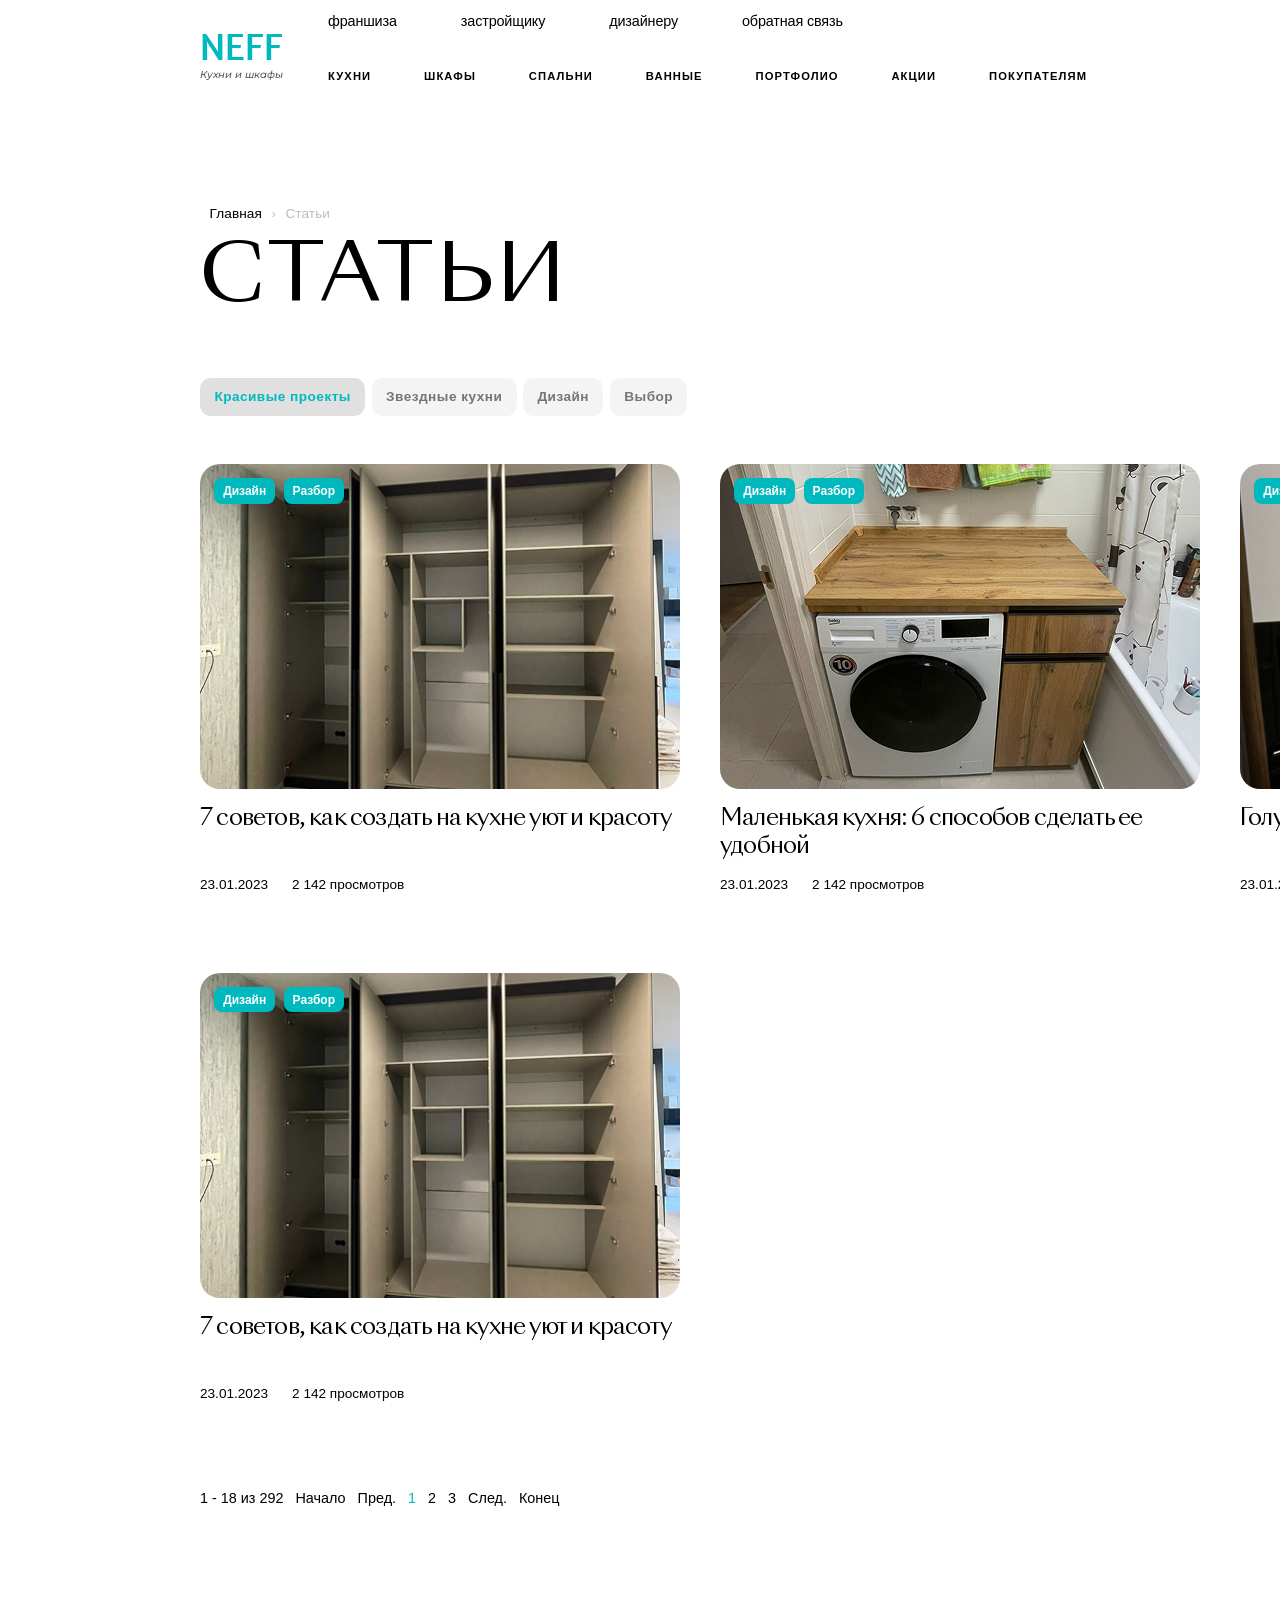
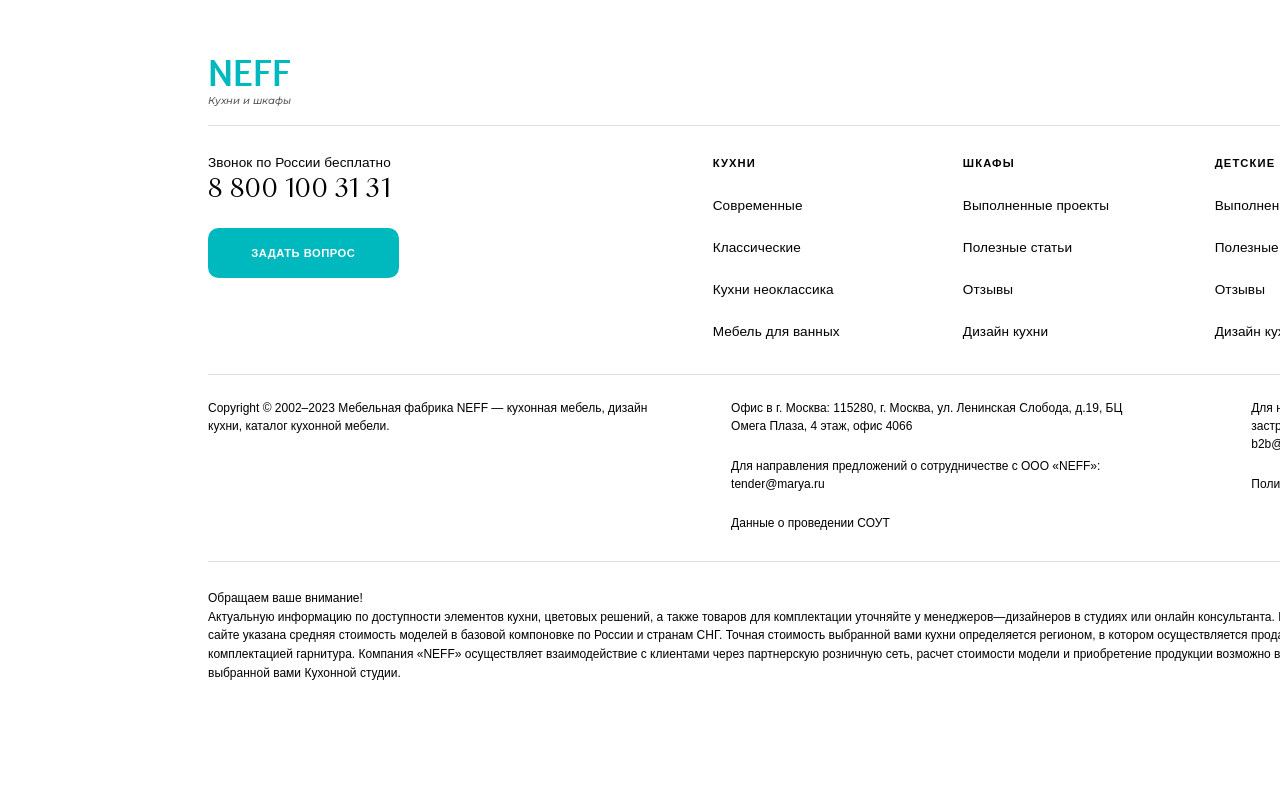
==== articles.html @ fab287e9 "feat: add tablet layouts for pages" ====
<!DOCTYPE html>
<html lang="ru">
<head>
    <meta charset="UTF-8">
    <meta name="viewport" content="width=device-width, initial-scale=1.0">
    <title>NEFF - Статьи</title>
    <link rel="preconnect" href="https://fonts.googleapis.com">
    <link rel="preconnect" href="https://fonts.gstatic.com" crossorigin>
    <link href="https://fonts.googleapis.com/css2?family=Amaranth&family=Montserrat:ital,wght@1,500&display=swap" rel="stylesheet">
    <link rel="stylesheet" href="styles.css">  
    <link rel="stylesheet" href="mobile.css">
    <link rel="stylesheet" href="animations.css">
    <link rel="stylesheet" href="articles.css">
    <link rel="stylesheet" href="articles-mobile.css">
    <link rel="stylesheet" href="articles-tablet.css">
</head>
<body>
    <div id="preloader">
        <div class="preloader-content">
            <div class="font-logo-neff">NEFF</div>
            <div class="preloader-line"></div>
        </div>
    </div>
    <header class="header">
        <div class="container header__container">
            <div class="header__logo">
                <a href="index.html" style="text-decoration: none;">
                    <div class="font-logo-neff">NEFF</div>
                    <div class="font-logo-subtitle">Кухни и шкафы</div>
                </a>
            </div>

            <nav class="header__nav desktop-only">
                <div class="header__nav-top">
                    <a href="#" class="font-nav-top">франшиза</a>
                    <a href="#" class="font-nav-top">застройщику</a>
                    <a href="#" class="font-nav-top">дизайнеру</a>
                    <a href="#" class="font-nav-top">обратная связь</a>
                </div>
                <div class="header__nav-bottom">
                    <a href="catalog.html" class="font-nav-bottom">кухни</a>
                    <a href="#" class="font-nav-bottom">шкафы</a>
                    <a href="#" class="font-nav-bottom">спальни</a>
                    <a href="#" class="font-nav-bottom">ванные</a>
                    <a href="portfolio.html" class="font-nav-bottom">портфолио</a>
                    <a href="promos.html" class="font-nav-bottom">акции</a>
                    <a href="#" class="font-nav-bottom">покупателям</a>
                </div>
            </nav>

            <div class="header__contacts desktop-only">
                <a href="tel:88001003131" class="font-phone">8 800 100 31 31</a>
                <button class="btn-order">ЗАКАЗАТЬ ПРОЕКТ</button>
            </div>

            <div class="burger-menu" id="burger-btn">
                <span></span><span></span><span></span>
            </div>
        </div>
        <div class="dropdown-menu" id="dropdown-menu">...</div>
    </header>

    <main class="articles-page">
        <div class="container">
            <nav class="breadcrumbs">
                <a href="index.html" class="secondary-section-subtitle">Главная</a>
                <span class="secondary-section-subtitle divider">›</span>
                <span class="secondary-section-subtitle current">Статьи</span>
            </nav>

            <h1 class="font-heading-huge articles-page__title">Статьи</h1>

            <nav class="articles-page__tabs" aria-label="Категории статей">
                <a href="#" class="article-tab active">Красивые проекты</a>
                <a href="#" class="article-tab">Звездные кухни</a>
                <a href="#" class="article-tab">Дизайн</a>
                <a href="#" class="article-tab">Выбор</a>
            </nav>

            <section class="articles-page__grid" aria-label="Список статей">
                <article class="article-page-card">
                    <div class="article-page-card__image">
                        <img src="./Assets/img/article-1.png" alt="Кухонный интерьер">
                        <div class="article-page-card__badges">
                            <span>Дизайн</span>
                            <span>Разбор</span>
                        </div>
                    </div>
                    <h2 class="font-card-title">7 советов, как создать на кухне уют и красоту</h2>
                    <div class="article-page-card__meta">
                        <span>23.01.2023</span>
                        <span>2 142 просмотров</span>
                    </div>
                </article>

                <article class="article-page-card">
                    <div class="article-page-card__image">
                        <img src="./Assets/img/article-2.png" alt="Маленькая кухня">
                        <div class="article-page-card__badges">
                            <span>Дизайн</span>
                            <span>Разбор</span>
                        </div>
                    </div>
                    <h2 class="font-card-title">Маленькая кухня: 6 способов сделать ее удобной</h2>
                    <div class="article-page-card__meta">
                        <span>23.01.2023</span>
                        <span>2 142 просмотров</span>
                    </div>
                </article>

                <article class="article-page-card">
                    <div class="article-page-card__image">
                        <img src="./Assets/img/article-3.png" alt="Голубая кухня">
                        <div class="article-page-card__badges">
                            <span>Дизайн</span>
                            <span>Разбор</span>
                        </div>
                    </div>
                    <h2 class="font-card-title">Голубые кухни: дизайн, фото в интерьере</h2>
                    <div class="article-page-card__meta">
                        <span>23.01.2023</span>
                        <span>2 142 просмотров</span>
                    </div>
                </article>

                <article class="article-page-card">
                    <div class="article-page-card__image">
                        <img src="./Assets/img/article-1.png" alt="Кухонный интерьер">
                        <div class="article-page-card__badges">
                            <span>Дизайн</span>
                            <span>Разбор</span>
                        </div>
                    </div>
                    <h2 class="font-card-title">7 советов, как создать на кухне уют и красоту</h2>
                    <div class="article-page-card__meta">
                        <span>23.01.2023</span>
                        <span>2 142 просмотров</span>
                    </div>
                </article>
            </section>

            <nav class="articles-page__pagination" aria-label="Пагинация статей">
                <span>1 - 18 из 292</span>
                <a href="#">Начало</a>
                <a href="#">Пред.</a>
                <a href="#" class="active">1</a>
                <a href="#">2</a>
                <a href="#">3</a>
                <a href="#">След.</a>
                <a href="#">Конец</a>
            </nav>
        </div>
    </main>

    <footer class="footer">
        <div class="container">
            
            <div class="footer__row footer__top">
                <div class="header__logo">
                    <div class="font-logo-neff">NEFF</div>
                    <div class="font-logo-subtitle">Кухни и шкафы</div>
                </div>
                <div class="footer__socials">
                    <a href="#" class="social-link"><img src="./Assets/icons/instagram.png" alt="Inst"></a>
                    <a href="#" class="social-link"><img src="./Assets/icons/vk.png" alt="VK"></a>
                </div>
            </div>

            <div class="footer__row footer__nav" style="margin-bottom: 1rem;">
                <div class="footer__nav-contacts">
                    <p class="secondary-section-subtitle">Звонок по России бесплатно</p>
                    <p href="tel:88001003131" class="font-portfolio-desc" style="letter-spacing: 0.03rem; margin-bottom: 1.1rem;">8 800 100 31 31</p>
                    <button class="btn-order footer-btn">ЗАДАТЬ ВОПРОС</button>
                </div>

                <div class="footer__nav-cols">
                    <div class="footer__col" style="margin-right: 7.7rem;">
                        <h4 class="font-nav-bottom">КУХНИ</h4>
                        <a href="#" class="secondary-section-subtitle">Современные</a>
                        <a href="#" class="secondary-section-subtitle">Классические</a>
                        <a href="#" class="secondary-section-subtitle">Кухни неоклассика</a>
                        <a href="#" class="secondary-section-subtitle">Мебель для ванных</a>
                    </div>
                    <div class="footer__col" style="margin-right: 6.6rem; margin-bottom: 0.8rem;">
                        <h4 class="font-nav-bottom">ШКАФЫ</h4>
                        <a href="#" class="secondary-section-subtitle">Выполненные проекты</a>
                        <a href="#" class="secondary-section-subtitle">Полезные статьи</a>
                        <a href="#" class="secondary-section-subtitle">Отзывы</a>
                        <a href="#" class="secondary-section-subtitle">Дизайн кухни</a>
                    </div>
                    <div class="footer__col" style="margin-right: 6.5rem;">
                        <h4 class="font-nav-bottom">ДЕТСКИЕ</h4>
                        <a href="#" class="secondary-section-subtitle">Выполненные проекты</a>
                        <a href="#" class="secondary-section-subtitle">Полезные статьи</a>
                        <a href="#" class="secondary-section-subtitle">Отзывы</a>
                        <a href="#" class="secondary-section-subtitle">Дизайн кухни</a>
                    </div>
                    <div class="footer__col" style="margin-right: 7.3rem;">
                        <h4 class="font-nav-bottom">СПАЛЬНИ</h4>
                        <a href="#" class="secondary-section-subtitle">Выполненные проекты</a>
                        <a href="#" class="secondary-section-subtitle">Полезные статьи</a>
                        <a href="#" class="secondary-section-subtitle">Отзывы</a>
                        <a href="#" class="secondary-section-subtitle">Дизайн кухни</a>
                    </div>
                </div>
            </div>

            <div class="footer__row footer__info">
                <div class="footer__info-left">
                    <p class="secondary-section-subtitle" style="font-size: 0.75rem; letter-spacing: 0rem;">
                        Copyright © 2002–2023 Мебельная фабрика NEFF — кухонная мебель, дизайн кухни, каталог кухонной мебели.
                    </p>
                </div>
                <div class="footer__info-middle">
                    <p class="secondary-section-subtitle" style="font-size: 0.75rem; letter-spacing: 0rem;">Офис в г. Москва: 115280, г. Москва, ул. Ленинская Слобода, д.19, БЦ Омега Плаза, 4 этаж, офис 4066</p>
                    <p class="secondary-section-subtitle" style="font-size: 0.75rem; letter-spacing: 0rem;">Для направления предложений о сотрудничестве с ООО «NEFF»: <br> tender@marya.ru</p>
                    <p class="secondary-section-subtitle" style="font-size: 0.75rem; letter-spacing: 0rem;">Данные о проведении СОУТ</p>
                </div>
                <div class="footer__info-right">
                    <p class="secondary-section-subtitle" style="width: 27rem; font-size: 0.75rem; letter-spacing: 0rem;">Для направления запросов на изготовление мебели (юридические лица, застройщики): <br> b2b@marya.com</p>
                    <p class="secondary-section-subtitle" style="font-size: 0.75rem;">Политика конфиденциальности</p>
                </div>
            </div>

            <div class="footer__row footer__warning">
                <p class="secondary-section-subtitle"style="font-size: 0.75rem; letter-spacing: 0rem; line-height: 1.55">
                    Обращаем ваше внимание! <br>
                    Актуальную информацию по доступности элементов кухни, цветовых решений, а также товаров для комплектации уточняйте у менеджеров—дизайнеров в студиях или онлайн консультанта. На сайте указана средняя стоимость моделей в базовой компоновке по России и странам СНГ. Точная стоимость выбранной вами кухни определяется регионом, в котором осуществляется продажа, и комплектацией гарнитура. Компания «NEFF» осуществляет взаимодействие с клиентами через партнерскую розничную сеть, расчет стоимости модели и приобретение продукции возможно в любой выбранной вами Кухонной студии.
                </p>
            </div>

        </div>
    </footer>


    <script src="i18n.js"></script> 
    <script src="animations.js"></script>
    
</body>
</html>
---- styles.css ----
@font-face {
    font-family: 'SangBleu Sunrise';
    src: url('./fonts/sangbleu-sunrise.ttf') format('truetype'); 
    font-weight: 400;
    font-style: normal;
}

html {
    font-size: 16px; 
}

* {
    margin: 0;
    padding: 0;
    box-sizing: border-box;
}

body {
    background: var(--bg-color);
    min-width: 1920px; 
}


.font-logo-neff {
    font-family: 'Amaranth', sans-serif;
    font-size: 2.4rem;
    font-weight: 400;
    line-height: normal;
    text-transform: uppercase;
    color: #00B9BE;
}

.font-logo-subtitle {
    font-family: 'Montserrat', sans-serif;
    font-size: 0.6rem;
    font-weight: 500;
    font-style: italic;
    line-height: normal;
    color: #585858;
}

.font-nav-top {
    font-family: "Segoe UI", sans-serif;
    font-size: 0.9rem;
    font-weight: 400;
    line-height: 1rem;
    letter-spacing: -0.009rem;
    color: var(--secondary-text);
    text-decoration: none;
}

.font-nav-bottom {
    font-family: "Segoe UI", sans-serif;
    font-size: 0.7rem;
    font-weight: 600;
    line-height: 1.3rem;
    letter-spacing: 0.07rem;
    text-transform: uppercase;
    color: var(--text-color);
    text-decoration: none;
}

.font-phone {
    font-family: "Segoe UI", sans-serif;
    font-size: 0.9rem;
    font-weight: 700;
    line-height: 1rem;
    letter-spacing: -0.02rem;
    color: var(--text-color);
    text-decoration: none;
}

.section-title {
    font-family: "SangBleu Sunrise";
    font-size: 3.6rem;
    letter-spacing: -0.08rem;
    font-style: normal;
    font-weight: 400;
    line-height: 3.7rem;
}

.section-subtitle {
    font-family: "Segoe UI", sans-serif;
    font-size: 0.85rem;
    font-weight: 400;
    line-height: 1.2;
    letter-spacing: 0.017rem;
    color: #828282;
}

.secondary-section-subtitle {
    font-family: "Segoe UI", sans-serif;
    font-size: 0.85rem;
    font-weight: 400;
    line-height: 1.5;
    letter-spacing: 0.005rem;
    color: var(--secondary-text);
}

.font-heading-secondary {
    font-family: "SangBleu Sunrise", serif;
    font-size: 2.9rem;
    font-weight: 400;
    line-height: 1;
    letter-spacing: 0.09rem;
}

.font-heading-normal {
    font-family: "SangBleu Sunrise", serif;
    font-size: 3.6rem;
    color: var(--text-color);
    font-weight: 400;
    line-height: 1.1;
    letter-spacing: -0.05rem;
}

.font-heading-huge {
    font-family: "SangBleu Sunrise", serif;
    font-size: 5rem;
    font-weight: 400;
    line-height: 1;
    text-transform: uppercase;
    letter-spacing: 0.2rem;
}

.font-card-title {
    font-family: "SangBleu Sunrise", serif;
    font-size: 1.4rem;
    letter-spacing: -0.05rem;
    color: var(--text-color);
    font-weight: 400;
}

.font-card-price {
    font-family: "Segoe UI", sans-serif;
    font-size: 1.1rem;
    color: #4F4F4F;
    font-weight: 600;
}

.font-tab {
    font-family: "Segoe UI", sans-serif;
    font-size: 0.75rem;
    font-weight: 700;
    text-transform: uppercase;
    color: #333333;
    text-decoration: none;
    transition: 0.3s;
}

.font-tab:hover, .font-tab.active {
    color: #00B9BE;
}

.font-portfolio-desc {
    font-family: "SangBleu Sunrise", serif;
    font-size: 1.5rem;
    color: var(--text-color);
    font-weight: 400;
    line-height: 1.4;
    letter-spacing: 0.04rem;
}

.font-link-blue {
    font-family: "Segoe UI", sans-serif;
    font-size: 0.75rem;
    font-weight: 700;
    color: #00B9BE;
    text-decoration: none;
    text-transform: uppercase;
    letter-spacing: 0.05rem;
    transition: 0.3s;
}

.font-link-blue:hover {
    color: #008f93;
}

.font-heading-huge, .section-title, .font-heading-secondary {
    color: var(--text-color);
}




.container {
    max-width: 1520px; 
    margin: 0 auto;
    width: 100%;
    padding: 0;
}


.header {
    position: relative;
    width: 100%;
    background: var(--bg-color);
}

.header__container {
    display: flex;
    width: 100%;
}

.header__logo {
    padding: 1.4rem 0;
    display: flex;
    flex-direction: column;
    min-width: 8rem;
}

.header__nav {
    display: flex;
    flex-direction: column;
    gap: 2.3rem;
    padding: 0.8rem 0 0 0;
}

.header__nav-top {
    display: flex;
    gap: 4rem;
}

.header__nav-bottom {
    display: flex;
    gap: 3.3rem;
}

.header__contacts {
    padding-top: 0.8rem;
    display: flex;
    flex-direction: column;
    align-items: flex-end;
    gap: 1.5rem;
    margin-left: auto;
}

.btn-order {
    white-space: nowrap;
    display: inline-flex;
    padding: 0.9rem 1.25rem;
    min-width: 9.625rem;
    justify-content: center;
    align-items: center;
    border-radius: 0.66rem;
    background: #00B9BE;
    border: none;
    cursor: pointer;
    color: #FFFFFF;
    font-family: "Segoe UI", sans-serif;
    font-size: 0.75rem;
    font-weight: 600;
    letter-spacing: 0.03125rem;
    text-transform: uppercase;
    transition: 0.3s;
}

.btn-order:hover {
    background: #009ea2;
}


.dropdown-menu {
    position: absolute;
    top: 100%;
    left: 0;
    width: 100%;
    background: var(--bg-color);
    box-shadow: 0px 20px 40px rgba(0, 0, 0, 0.05);
    display: none;
    overflow: hidden;
    border-top: 1px solid #E0E0E0;
    z-index: 9999;
}

.dropdown-menu.is-active {
    display: block;
    animation: slideDown 0.4s cubic-bezier(0.4, 0, 0.2, 1);
}

.dropdown__container {
    display: flex;
    padding: 3rem 0;
    align-items: flex-start;
}

.dropdown__col {
    display: flex;
    flex-direction: column;
}

.dropdown__col--left {
    margin-right: 11.2rem;
    padding-top: 0.5rem;
}

.dropdown__col--middle {
    padding-top: 0.3rem;
    margin-right: 7.5rem;
}

.dropdown__col--right {
    padding-top: 1.3rem;
    padding-left: 19rem;
}

.dropdown__divider {
    width: 1px;
    margin-right: 1.9rem;
    background-color: #E0E0E0;
    align-self: stretch;
}

.dropdown__link-large {
    font-family: "SangBleu Sunrise", serif;
    font-size: 1.6rem;
    color: #0F0F0F;
    text-decoration: none;
    transition: color 0.3s;
    margin-bottom: 0.9rem;
    letter-spacing: -0.02rem;
}

.dropdown__link-large:hover {
    color: #00B9BE;
}

.dropdown__link-small {
    font-family: "Segoe UI", sans-serif;
    font-size: 0.9rem;
    font-weight: 400;
    color: #4F4F4F;
    text-decoration: none;
    margin-bottom: 1.25rem;
    transition: color 0.3s;
}

.dropdown__link-small:hover {
    color: #00B9BE;
}

.dropdown__promo-img {
    width: 100%;
    max-width: 450px;
    border-radius: 20px;
    margin-bottom: 25px;
    display: block;
}

.dropdown__promo-title {
    font-family: "SangBleu Sunrise", serif;
    font-size: 1.5rem;
    letter-spacing: 0.03rem;
    font-weight: 400;
    background: var(--bg-color);
    margin-bottom: 0.6rem;
}

.dropdown__promo-subtitle {
    font-family: "Segoe UI", sans-serif;
    font-size: 0.85rem;
    letter-spacing: -0.03rem;
    color: #828282;
}




.font-nav-bottom:hover {
    color: #00B9BE;
}

.font-nav-top:hover {
    color: #00B9BE;
}

.promo__description {
    width: 45.4rem;
    border-top: 1px solid #E0E0E0; 
    border-bottom: 1px solid #E0E0E0; 
    padding: 1.5rem 0 1.6rem 0;
    margin-left: -2.8rem;
}

.promo__footer-text {
    text-align: left;
    color: #828282;
    padding-left: 10.1rem;
}

.promo {
    width: 100%;
    background: var(--bg-color);
    padding-top: 4.8rem;
}
 
.promo__container {
    display: flex;
    gap: 2.7rem;
}

.promo__content {
    flex: 1;
    display: flex;
    flex-direction: column;
    align-items: flex-start; 
    text-align: center;
    padding-left: 3.5rem;
}

.promo__action {
    margin-top: 10.3rem; 
    margin-bottom: 6.1rem; 
    padding-left: 17.5rem;
    display: flex;
    justify-content: flex-start;
}

.promo__slider {
    flex: 1.5;
    margin-top: -1.4rem;
}

.slider-container {
    position: relative;
    width: 100%;
    overflow: hidden;
    border-radius: 1.25rem;
}

.slide img {
    width: 100%;
    display: block;
    object-fit: cover;
}

.slider-prev, .slider-next {
    position: absolute;
    top: 50%;
    transform: translateY(-50%);
    background: white;
    border: none;
    width: 4.2rem; 
    height: 4.2rem;
    border-radius: 50%;
    display: flex;
    justify-content: center;
    align-items: center;
    cursor: pointer;
    z-index: 5;
    transition: 0.3s;
    padding: 0;
}

.slider-prev 
{ 
    left: 1.3rem; 
}

.slider-next 
{ 
    right: 1.3rem; 
}

.slider-dots {
    position: absolute;
    bottom: 1rem;
    left: 50%;
    transform: translateX(-50%);
    display: flex;
    gap: 0.5rem;
}

.dot {
    width: 8px;
    height: 8px;
    background: rgba(255,255,255,0.5);
    border-radius: 50%;
    cursor: pointer;
}

.dot.active {
    background: #00B9BE;
    width: 20px;
    border-radius: 4px;
}

.circle-btn {
    margin-top: 3rem;
    cursor: pointer;
    border: none;
    background: transparent;          
}

.circle-btn img {
    display: block;
    border: none;
}

.promo__line {
    display: none;
}






.about-section {
    width: 100%;
    background: var(--bg-color);
    padding: 5.8rem 0 0 1.2rem;
}

.about-wrapper {
    display: flex;
    justify-content: space-between;
    align-items: flex-start;
}

.about-left {
    margin-bottom: 2rem;
}

.about-right {
    padding-right: 24.5rem;
}

.about-heading {
    text-transform: none; 
    margin-bottom: 1.7rem;
}

.about-btn {
    margin-top: 3.2rem;
    padding: 1rem 2.6rem;
}







.catalog-section {
    padding: 0 221px 0 199px;
    background: var(--bg-color);
}

.catalog__header {
    height: 11rem;
    display: flex;
    justify-content: space-between;
    align-items: flex-end;
    border-bottom: 1px solid #E0E0E0;
    padding-bottom: 0.8rem;
}

.catalog__arrows {
    display: flex;
    gap: 1.2rem;
    margin-bottom: 1.4rem;
}

.circle-btn-outline {
    width: 4.2rem;
    height: 4.2rem;
    border-radius: 50%;
    border: 1px solid #E0E0E0;
    background: transparent;
    display: flex;
    justify-content: center;
    align-items: center;
    cursor: pointer;
    transition: 0.3s;
}

.circle-btn-outline:hover {
    border-color: #00B9BE;
}

.catalog__tabs-wrapper {
    padding: 1.6rem 0 2rem 0;
}

.catalog__tabs {
    display: flex;
    gap: 1.15rem;
}
.catalog__grid {
    display: grid;
    grid-template-columns: repeat(4, 1fr);
    gap: 1.3rem;
}

.catalog-card {
    display: flex;
    flex-direction: column;
}

.catalog-card__img {
    width: 100%;
    aspect-ratio: 4 / 3.6;
    object-fit: cover;
    border-radius: 1rem;
    margin-bottom: 0.4rem;
}

.catalog-card__info {
    padding-bottom: 0.8rem;
    border-bottom: 1px solid #E0E0E0;
    display: flex;
    flex-direction: column;
    gap: 1.3rem;
}

.catalog__action {
    display: flex;
    justify-content: center;
    margin-top: 3.3rem;
}

.btn-outline-cyan {
    background: transparent;
    border: 1px solid #00B9BE;
    color: #00B9BE;
    padding: 1rem 9.5rem;
    border-radius: 0.65625rem;
    font-family: "Segoe UI", sans-serif;
    font-size: 0.75rem;
    font-weight: 700;
    letter-spacing: 0.05rem;
    text-transform: uppercase;
    cursor: pointer;
    transition: 0.3s;
}

.btn-outline-cyan:hover {
    background: #00B9BE;
    color: #FFFFFF;
}







.portfolio-section {
    padding: 6.4rem 0 0 0;
    background: var(--bg-color);
}

.portfolio__header-line {
    border-bottom: 1px solid #E0E0E0;
    padding-bottom: 0.9rem;
    margin-bottom: 1.8rem;
}

.portfolio__tabs-line {
    border-bottom: 1px solid #E0E0E0;
    padding-bottom: 1.9rem;
}

.portfolio__tabs {
    display: flex;
    justify-content: space-between;
    align-items: center;
}

.portfolio__tabs-left {
    display: flex;
    gap: 1.7rem;
}

.like-badge {
    position: absolute;
    top: 10px;
    right: 14px;
    width: 60px;
    height: auto;
    z-index: 10;
}

.portfolio-meta-wrapper {
    padding-top: 3.4rem;
    width: 100%;
    border-top: 1px solid #E0E0E0;
    display: flex;
    flex-direction: column;
    align-items: center;
}
.meta-row { 
    display: flex; 
    align-items: center; 
    gap: 0.9rem; 
}
.meta-divider { 
    width: 1px; 
    height: 1.1rem; 
    background-color: #E0E0E0; 
}

.portfolio-item-1 {
    display: flex;
    gap: 2rem;
}
.item-1-text-wrap {
    width: 33.33%;
    display: flex;
    flex-direction: column;
    align-items: center;
    text-align: center;
    border-top: 1px solid #E0E0E0;
    border-bottom: 1px solid #E0E0E0;
    padding-top: 2.5rem;
    padding-right: 0.9rem;
}
.item-1-photo-wrap {
    width: 66.66%;
    position: relative;
    border-radius: 0.8rem;
    overflow: hidden;
}
.item-1-main-img {
    width: 100%;
    height: 100%;
    object-fit: cover;
    display: block;
}

.portfolio-item-2 {
    display: flex;
    gap: 2rem;
    margin-top: 3.2rem;
}

.item-2-text-wrap {
    width: 33.33%;
    display: flex;
    flex-direction: column;
    align-items: center;
    text-align: center;
    border-top: 1px solid #E0E0E0;
    border-bottom: 1px solid #E0E0E0;
    padding-top: 3rem;
}

.item-2-photo-left, .item-2-photo-right {
    width: 33.33%;
    position: relative;
    border-radius: 0.8rem;
    overflow: hidden;
}

.item-2-main-img {
    width: 100%;
    height: 100%;
    object-fit: cover;
    display: block;
}

.portfolio-item-3 {
    display: flex;
    gap: 2rem;
    margin-top: 3.5rem;
}

.item-3-text-wrap {
    width: 33.33%;
    display: flex;
    flex-direction: column;
    align-items: center;
    text-align: center;
    border-top: 1px solid #E0E0E0;
    border-bottom: 1px solid #E0E0E0;
    padding-top: 3rem;
}

.item-3-photo-wrap {
    width: 66.66%;
    position: relative;
    border-radius: 0.8rem;
    overflow: hidden;
}

.item-3-main-img {
    width: 100%;
    height: 100%;
    object-fit: cover;
    display: block;
}

.portfolio-card__arrow {
    width: 48px;
    height: 48px;
    border: 1px solid #E0E0E0;
    border-radius: 50%;
    display: flex;
    align-items: center;
    justify-content: center;
    margin: 3rem 0 6.8rem 0;
}

.portfolio__footer {
    display: flex;
    justify-content: center;
    margin-top: 3.2rem;
}




.process-section {
    padding-top: 5.2rem;
    background: var(--bg-color);
}

.process-container {
    display: flex;
    justify-content: space-between;
    align-items: flex-start;
}

.process-intro {
    width: 30%;
}

.process-intro-desc {
    margin-top: 3.5rem;
    max-width: 300px;
}

.process-accordion {
    width: 65%;
    margin-top: 8.7rem;
    margin-right: 0.8rem;
}

.process-step {
    border-bottom: 1px solid #E0E0E0;
    padding-top: 1.5rem;
    cursor: pointer;
    transition: 0.3s;
    font-size: 1.8rem;
    line-height: 1.2;
}

.process-step:first-child {
    padding-top: 0;
}

.step-header {
    display: flex;
    justify-content: space-between;
    align-items: center;
    height: 3rem;
}

.step-toggle-icon {
    position: relative;
    width: 24px;
    height: 24px;
}

.step-toggle-icon::before,
.step-toggle-icon::after {
    content: '';
    position: absolute;
    background-color: #00B9BE;
    transition: 0.3s;
}

.step-toggle-icon::before {
    width: 100%;
    height: 2px;
    top: 50%;
    transform: translateY(-50%);
}

.step-toggle-icon::after {
    width: 2px;
    height: 100%;
    left: 50%;
    transform: translateX(-50%);
}

.step-body {
    max-height: 0;
    overflow: hidden;
    transition: all 0.4s ease-in-out;
    padding-left: 3.5rem;
}

.step-body p {
    margin-bottom: 2rem;
    margin-top: 0.4rem;
    max-width: 11rem;
}

.process-btn {
    padding: 1rem 2.8rem;
    font-size: 0.7rem;
}

.process-step.is-active .step-body {
    margin-bottom: 3.4rem;
    max-height: 500px;
}

.process-step.is-active .step-toggle-icon::after {
    opacity: 0;
    transform: translateX(-50%) rotate(90deg);
}

.process-step:hover .font-heading-normal {
    color: #00B9BE;
}
.process-section .font-portfolio-desc {
    letter-spacing: 0.02rem;  
    line-height: 1.6;
}

.step-num {
    margin-right: 0.7rem; 
    display: inline-block; 
}






.promos-section {
    padding: 5.8rem 0 8.8rem 0;
    background: var(--bg-color);
}

.promos-header {
    width: 100%;
    margin-bottom: 2.5rem;
}

.promos-body {
    display: flex;
    justify-content: space-between;
    align-items: flex-start;
}

.promos-sidebar {
    width: 20%;
}

.promos-date-block .font-portfolio-desc {
    font-size: 1.5rem;
    margin-bottom: 0rem;
}

.promos-main {
    width: 75%;
    margin-right: 4.4rem;
}

.promo-item {
    display: flex;
    align-items: center;
    padding: 1.7rem 0 1.9rem 0;
    border-bottom: 1px solid #E0E0E0;
    gap: 1.3rem;
}

.promo-item:first-child {
    padding-top: 0;
}

.promo-image {
    width: 220px;
    height: 125px;
    border-radius: 12px;
    overflow: hidden;
    flex-shrink: 0;
}

.promo-image img {
    width: 100%;
    height: 100%;
    object-fit: cover;
}

.promo-details {
    padding-top: 0.2rem;
    flex-grow: 1; 
    height: 125px;
    display: flex;
    flex-direction: column;
    justify-content: space-between;
    align-items: flex-start;
    text-align: left;
}

.promo-btn-side {
    flex-shrink: 0;
    display: flex;
    align-items: center;
    justify-content: center;
    margin-top: -6.3rem;
    margin-right: -4.4rem;
}

.promo-details h3 {
    margin: 0;
    line-height: 1.2;
}

.promo-details p {
    width: 26rem;
    margin: 0;
    line-height: 1.8;
}

.circle-btn:hover {
    transform: scale(1.05);
}

.promos-action {
    display: flex;
    justify-content: center;
    margin-top: 3.2rem;
    padding-right: 16.5rem;
}

.btn-outline-cyan:hover {
    background: #00B9BE;
    color: #fff;
}






.why-neff {
    position: relative;
    background-image: linear-gradient(rgba(0, 0, 0, 0.5), rgba(0, 0, 0, 0.5)), url('./Assets/img/why-neff-bg.png');
    background-size: cover;
    background-position: center;
    background-attachment: fixed;
    color: #FFFFFF;
    margin: 0 11.8rem;
}

.why-neff__container {
    display: flex;
    justify-content: space-between;
    align-items: flex-start;
}

.why-neff__main {
    padding-top: 5.8rem;
    padding-left: 1.4rem;
    width: 40%;
    display: flex;
    flex-direction: column;
    justify-content: flex-start; 
    min-height: 500px;
}

.why-neff__title {
    color: #FFFFFF;
    letter-spacing: -0.06rem;
    text-transform: none;
}

.why-neff__btn {
    align-self: flex-start;
    padding: 1.1rem 2.6rem;
    margin-top: 39.8rem;
}

.why-neff__benefits {
    margin-right: 8.8rem;
    padding-top: 6rem;
    width: 50%;
}

.benefit-item {
    display: flex;
    align-items: flex-start;
    gap: 2rem;
    padding-bottom: 2.7rem;
    border-bottom: 1px solid rgba(255, 255, 255, 0.2);
    margin-bottom: 2.6rem;
}

.benefit-item:last-child {
    border-bottom: none;
}

.benefit-icon {
    width: 70px;
    height: 70px;
    flex-shrink: 0;
    display: flex;
    justify-content: center;
    align-items: center;
    border: 1px solid rgb(255, 255, 255, 0.2);
    border-radius: 50%;
}

.benefit-icon img {
    width: 24px;
    height: auto;
}

.benefit-text {
    padding-top: 0.9rem;
    padding-left: 2rem;
    display: flex;
    flex-direction: column;
    gap: 0rem;
}

.benefit-text .font-portfolio-desc {
    color: #FFFFFF;
    font-size: 1.4rem;
    height: 1.6rem;
    margin-bottom: 1.6rem;
}

.benefit-text .secondary-section-subtitle {
    color: rgba(255, 255, 255, 0.8);
    max-width: 16rem;
    line-height: 1.6;
    letter-spacing: 0rem;
}





.reviews-section {
    padding-top: 5.6rem;
    background: var(--bg-color);
}

.reviews-header {
    border-bottom: 1px solid #E0E0E0;
    padding-left: 0.7rem;
    padding-bottom: 1rem;
    margin-bottom: 1.6rem;
}

.reviews-tabs {
    display: flex;
    gap: 2.2rem;
    margin-bottom: 1.8em;
    padding-left: 0.7rem;
}

.reviews-gallery {
    display: flex;
    align-items: flex-start;
    width: 100%;
}

.reviews-img-wrap {
    height: 27.3rem;  
    overflow: hidden;
    border-radius: 0.5rem;
    flex-shrink: 0;
    width: auto; 
}

.reviews-img-wrap img {
    width: 100%;
    height: 100%;
    object-fit: cover; 
    object-position: center; 
    display: block;
}

.img-large {
    width: 48.1rem;
}

.img-medium {
    width: 23.3rem;
    margin-left: 0.3rem;
}

.img-small {
    width: 23.3rem;
    margin-left: 0.3rem;
}

.reviews-footer {
    display: flex;
    justify-content: space-between;
    align-items: flex-start;
    margin-top: 1.6rem;
    width: 100%;
}

.reviews-author {
    width: 25%;
}

.reviews-author .font-portfolio-desc {
    margin-bottom: 0.4rem;
    text-align: left;
}

.reviews-content {
    width: 50%;
    display: flex;
    flex-direction: column;
    gap: 1.8rem;
}

.reviews-text-wrapper {
    display: flex;
    gap: 1.3rem;
    align-items: flex-start;
}

.reviews-divider {
    width: 2rem;
    height: 1px;
    background-color: #E0E0E0;
    margin-top: 0.6rem;
    flex-shrink: 0;
}

.reviews-content .secondary-section-subtitle {
    text-align: left;
}

.reviews-read-more {
    align-self: flex-start;
    padding: 1.1rem 2.3rem;
    margin-left: 3.3rem;
    font-size: 0.7rem;
}

.reviews-navigation {
    width: 15%;
    display: flex;
    justify-content: flex-end;
    gap: 1.8rem;
    padding-top: 0.4rem;
    padding-right: 0.5rem;
}

.reviews-navigation .circle-btn-outline {
    width: 3.5rem;
    height: 3.5rem;
    border: 1px solid #E0E0E0;
    border-radius: 50%;
    background: transparent;
    display: flex;
    justify-content: center;
    align-items: center;
    cursor: pointer;
    transition: 0.3s;
}

.reviews-navigation .circle-btn-outline:hover {
    border-color: #00B9BE;
}





.articles-section {
    padding-top: 5.5rem;
    background: var(--bg-color);
}

.articles-header {
    border-bottom: 1px solid #E0E0E0;
    padding-bottom: 1rem;
    margin-bottom: 1.7rem;
    padding-left: 0.7rem
}

.articles-nav-wrapper {
    width: 100%;
    overflow-x: auto;
    scrollbar-width: none;
    margin-bottom: 3rem;
    padding-bottom: 0.5rem;
    padding-left: 0.2rem;
}

.articles-nav-wrapper::-webkit-scrollbar {
    display: none;
}

.articles-nav {
    display: flex;
    gap: 0.3rem; 
    width: max-content;
}

.article-tab {
    display: inline-block;
    padding: 0.6rem 1.4rem 0.6rem 0.8rem;
    background: #F2F2F2;
    border-radius: 0.7rem;
    color: #828282;
    text-decoration: none;
    font-family: "Segoe UI", sans-serif;
    font-size: 0.8rem;
    letter-spacing: 0.03rem;
    font-weight: 500;
    transition: 0.3s;
    white-space: nowrap;
}

.article-tab:hover, .article-tab.active {
    background: #E0E0E0;
    color: #333;
}

.articles-grid {
    display: grid;
    grid-template-columns: repeat(3, 1fr);
    gap: 3rem;
}

.article-item {
    display: flex;
    flex-direction: column;
}

.article-img-wrap {
    width: 100%;
    border-radius: 0.8rem;
    overflow: hidden;
    margin-bottom: 0.5rem;
}

.article-img-wrap img {
    width: 100%;
    height: 100%;
    object-fit: cover;
    display: block;
}

.article-item .font-card-title {
    margin-bottom: 1.5rem;
    line-height: 1.3;
}

.article-divider {
    width: 100%;
    height: 1px;
    background-color: #E0E0E0;
    margin-top: auto;
}

.articles-action {
    display: flex;
    justify-content: center;
    margin-top: 3.3rem;
}






.addresses-section {
    padding-top: 5.1rem;
    background: var(--bg-color);
}

.addresses-header {
    border-bottom: 1px solid #E0E0E0;
    padding-bottom: 0.9rem;
    margin-bottom: 1.8rem;
    padding-left: 0.8rem;
}

.addresses-body {
    display: flex;
    padding-left: 0.6rem;
    justify-content: space-between;
    align-items: flex-start;
}

.addresses-sidebar {
    width: 10rem;
}

.addresses-sidebar .font-portfolio-desc {
    margin-bottom: 0.2rem;
    text-align: left;
}

.address-card {
    width: 75.5rem;
    border-bottom: 1px solid #E0E0E0; 
    padding-bottom: 1.8rem;
}

.address-card__main {
    display: flex;
    align-items: flex-start;
    gap: 1.3rem;
    padding-right: 1.1rem;
}

.address-card__img {
    width: 13.2rem;
    height: 7.5rem;
    border-radius: 1rem;
    overflow: hidden;
    flex-shrink: 0;
}

.address-card__img img {
    width: 100%;
    height: 100%;
    object-fit: cover;
}

.address-card__info {
    flex-grow: 1;
    display: flex;
    flex-direction: column;
    gap: 0.2rem;
}

.address-card__info .font-portfolio-desc {
    margin: 0;
    text-align: left;
}

.tour-badge {
    display: inline-block;
    width: fit-content;
    background-color: #00B9BE;
    color: #fff;
    font-family: "Segoe UI", sans-serif;
    font-size: 0.65rem;
    font-weight: 700;
    padding: 0.3rem 0.6rem;
    border-radius: 0.3rem;
    margin-bottom: 0.5rem;
}

.address-details p {
    margin-bottom: 0.2rem;
}

.address-card__meta {
    text-align: right;
    display: flex;
    flex-direction: column;
    gap: 1.4rem;
    padding-right: 2.8rem;
}

.address-hours {
    color: #828282;
}

.address-phones p {
    margin-bottom: 0.1rem;
}

.address-card__action {
    padding-top: 0.5rem;
    margin-left: 1rem;
}

.address-card__action .circle-btn-outline {
    width: 3.5rem;
    height: 3.5rem;
    border: 1px solid #E0E0E0;
    border-radius: 50%;
    display: flex;
    justify-content: center;
    align-items: center;
    background: transparent;
    cursor: pointer;
    transition: 0.3s;
}

.address-card__action .circle-btn-outline:hover {
    border-color: #00B9BE;
}

.addresses-footer {
    display: flex;
    justify-content: center;
    margin-top: 3.2rem;
}









.seo-section {
    padding-top: 5.5rem;
    padding-bottom: 4.5rem;
    background: var(--bg-color);
}

.seo-title {
    margin-bottom: 1.3rem;
}

.seo-block {
    margin-bottom: 4.5rem;
    max-width: 90%; 
}

.seo-block:last-of-type {
    margin-bottom: 4rem;
}

.seo-text-group {
    display: flex;
    flex-direction: column;
    gap: 1rem;
}

.seo-text {
    width: 93rem;
    line-height: 1.7;
}

.seo-action {
    display: flex;
    justify-content: flex-start;
    margin-top: -2rem;
}

.seo-action .btn-order {
    padding: 1.1rem 2.5rem;
    font-size: 0.75rem;
}








.get-design-section {
    position: relative;
    background-image: url('./Assets/img/design-bg.png');
    background-size: cover;
    background-position: center;
    margin: 0 11.8rem;
    padding-bottom: 5.2rem;
}

.design-wrapper {
    display: flex;
    justify-content: space-between;
}

.design-info {
    padding-top: 5.7rem;
    padding-left: 0.7rem;
}

.design-title {
    color: #FFFFFF;
    text-align: left;
    font-size: 4.9rem;
    text-transform: none;
    letter-spacing: 0.15rem;
    line-height: 1.15;
}

.design-card {
    width: 38.9rem;
    background: var(--bg-color);
    border-radius: 1.25rem;
    padding: 3.3rem 0 3.5rem 1.7rem;
    margin-right: 0.2rem;
    margin-top: 5.1rem;
    box-shadow: 0px 20px 40px rgba(0, 0, 0, 0.1);
}

.form-group {
    display: flex;
    flex-direction: column;
    margin-bottom: 1.3rem;
    border-bottom: 1px solid #E0E0E0; 
}

.form-group label {
    margin-bottom: 0.7rem;
    color: #828282;
}

.form-input, .form-select {
    border: none;
    outline: none;
    background: transparent;
    padding: 0;
    width: 100%;
    margin-bottom: 0;
}

.form-input::placeholder {
    color: #0F0F0F;
}

.form-select {
    appearance: none;
    -webkit-appearance: none;
    -moz-appearance: none;
    border: none;
    outline: none;
    background: transparent;
    padding: 0;
    width: 100%;
    cursor: pointer;
    position: relative;
    z-index: 1;
}

.select-wrapper {
    position: relative;
    display: flex;
    align-items: center;
}

.select-custom-icon {
    position: absolute;
    right: 1.8rem;
    top: 1rem;
    transform: translateY(-50%); 
    height: auto;
    pointer-events: none; 
}


.form-agreement {
    margin-top: 1.5rem;
    display: flex;
    flex-direction: column;
    gap: 0.9rem;
    margin-bottom: 1.8rem;
    align-items: flex-start;
}

.agreement-text {
    line-height: 1.4;
    font-size: 0.75rem;
    letter-spacing: 0.003rem;
}

.agreement-text a {
    color: inherit;
    text-decoration: underline;
}

.checkbox-container input {
    width: 18px;
    height: 18px;
    accent-color: #00B9BE;
    cursor: pointer;
}

.design-submit-btn {
    padding: 1rem 2.6rem;
}









.footer {
    background: var(--bg-color);
    padding-top: 3.9rem;
    padding-bottom: 4rem;
    padding-left: 1rem;
}

.footer__row {
    padding-bottom: 1.2rem;
    margin-bottom: 1.7rem;
    border-bottom: 1px solid #E0E0E0;
    display: flex;
    width: 100%;
}

.footer__top {
    padding-right: 1.4rem;
    justify-content: space-between;
    align-items: center;
}

.footer__socials {
    display: flex;
    gap: 1rem;
}

.social-link img {
    transition: 0.3s;
}

.social-link:hover {
    opacity: 0.7;
}

.footer__nav {
    justify-content: space-between;
}

.footer__nav-contacts {
    display: flex;
    flex-direction: column;
    gap: 0.1rem;
    width: 25%;
}

.footer-btn {
    padding: 1.2rem 2.7rem;
    width: fit-content;
    font-size: 0.7rem;
}

.footer__nav-cols {
    display: flex;
    justify-content: space-between;
}

.footer__col {
    display: flex;
    flex-direction: column;
    gap: 1.35rem;
}

.footer__col a {
    text-decoration: none;
}

.footer__col a:hover {
    color: #00B9BE;
}

.footer__info {
    justify-content: space-between;
    margin-bottom: 1.7rem;
    padding-bottom: 1.8rem;
}

.footer__info-left {
    margin-top: 0.5rem; 
    width: 28rem; 
    margin-right: 5rem;
}
.footer__info-middle { 
    width: 27rem; 
    display: flex; 
    flex-direction: column; 
    gap: 1.35rem; 
    margin-right: 5.8rem;
    margin-top: 0.5rem;
}
.footer__info-right { 
    width: 20rem; 
    display: flex; 
    flex-direction: column; 
    gap: 1.4rem;
    margin-right: 9.8rem;
    margin-top: 0.5rem;
}

.footer__info-right a {
    text-decoration: underline;
}

.footer__warning {
    border-bottom: none;
    width: 70rem;
}

.footer .header__logo {
    padding: 0;
}


.settings-controls {
    display: flex;
    align-items: center;
    gap: 20px;
    margin-left: 20px;
}

.theme-switch {
    position: relative;
    display: inline-block;
    width: 50px;
    height: 26px;
}

.theme-switch input 
{ 
    display: none; 
}

.slider {
    position: absolute;
    cursor: pointer;
    top: 0; left: 0; right: 0; bottom: 0;
    background-color: #ccc;
    transition: .4s;
    border-radius: 34px;
}

.slider:before {
    position: absolute;
    content: "";
    height: 18px; width: 18px;
    left: 4px; bottom: 4px;
    background-color: white;
    transition: .4s;
    border-radius: 50%;
}

input:checked + .slider { 
    background-color: #00B9BE; 
}
input:checked + .slider:before { 
    transform: translateX(24px); 
}

.btn-impaired {
    background: none;
    border: 1px solid var(--text-color);
    color: var(--text-color);
    cursor: pointer;
    font-weight: bold;
    padding: 5px 10px;
    border-radius: 5px;
}




.lang-btn {
    text-decoration: none;
    color: var(--secondary-text);
    font-size: 0.85rem;
    transition: 0.3s;
}
.lang-btn.active {
    color: var(--accent-color);
    font-weight: 700;
    text-decoration: underline;
}

.burger-menu {
    display: none;
}

.mobile-overlay {
    display: none;
}
---- mobile.css ----
@media (max-width: 1024px) {

    .mobile-nav a {
        font-family: 'SangBleu Sunrise', serif; 
        font-size: 1rem;
        line-height: 1.3rem;
        font-weight: 400;
        color: #333333;     
        text-transform: none; 
        letter-spacing: 0.04rem;  
    }

    .header__logo {
        padding: 0;
        margin: 0;
    }

    .burger-menu span {
        display: block;
        width: 30px;
        height: 3px;   
        background-color: #757575; 
        border-radius: 2px;
    }

    .header {
        padding: 0;
        justify-content: space-between;
    }

    .desktop-only {
        display: none;
    }

    .burger-menu {
        display: flex; 
        flex-direction: column;
        gap: 0.3rem;
        cursor: pointer;
        padding: 1rem 1rem 0 0;
    }

    .mobile-overlay {
        display: flex;
        position: fixed;
        top: 0;
        left: 0;
        width: 100%;
        height: 100%;
        background: rgba(0, 0, 0, 0.5);
        z-index: 1000;
        justify-content: center;
        align-items: flex-start;
        padding-top: 1.25rem;       
        visibility: hidden;
        opacity: 0;
    }

    .mobile-overlay.is-open {
        visibility: visible;
        opacity: 1;
    }

    .mobile-menu-content {
        width: 95%;         
        max-width: 360px;   
        background: #fff;
        border-radius: 1.25rem;
        padding: 0.7rem 0.8rem 1.8rem 1.15rem;
        position: relative;
    }

    .mobile-menu-header {
        display: flex;
        justify-content: space-between; 
        align-items: flex-start;
        border-bottom: 1px solid #E0E0E0; 
        padding-bottom: 1rem;        
        margin-bottom: 1.5rem;         
    }

    .close-menu {
        font-size: 3rem;    
        line-height: 1;    
        color: #757575;
        cursor: pointer;
    }

    .mobile-btn {
        width: 100%;       
        padding: 0.7rem 0;    
        margin-bottom: 1.4rem;
        display: flex; 
        justify-content: center;
        align-items: center;
    }

    .mobile-nav {
        display: flex;
        flex-direction: column;
        gap: 0.9rem;
    }




    

    .promo {
        padding: 2rem 15px;
    }

    .promo__container {
        flex-direction: column;
        gap: 1.5rem;
    }

    .promo__slider {
        order: -1;
        width: 100%;
    }

    .slider-container {
        display: flex;          
        overflow-x: auto;     
        scroll-snap-type: x mandatory; 
        scrollbar-width: none; 
        border-radius: 1.5rem;
    }

    .slider-container::-webkit-scrollbar {
        display: none; 
    }

    .slide {
        min-width: 100%;       
        scroll-snap-align: start; 
        display: block;
        opacity: 1;     
    }

    .slider-prev, .slider-next, .promo__action {
        display: none;
    }

    .promo__content {
        align-items: flex-start;
        text-align: left;     
        width: 100%;            
        height: auto;
        gap: 1rem;
    }

    .section-title {
        text-align: left;
        font-size: 2.2rem;
    }

    .promo__line {
        display: block;
        width: 100%;
        height: 1px;
        background-color: #eee;
        margin: 10px 0;
    }

    .promo__footer-text {
        text-align: left;
    }

    .slider-dots {
        bottom: 10px;
    }

    

















}
---- animations.css ----
.btn-order, a, .burger-menu span {
    transition: all 0.3s ease;
}

.btn-order:hover {
    background: #009ea2;
    transform: translateY(-1px);
}

a:hover {
    opacity: 0.7;
}

.mobile-overlay {
    transition: opacity 0.4s ease, visibility 0.4s ease;
}

.mobile-menu-content {
    transform: translateY(-30px);
    transition: transform 0.4s cubic-bezier(0.4, 0, 0.2, 1);
}

.mobile-overlay.is-open {
    visibility: visible;
    opacity: 1;
}

.mobile-overlay.is-open .mobile-menu-content {
    transform: translateY(0);
}

.burger-menu.is-active span:nth-child(1) {
    transform: translateY(7px) rotate(45deg);
}
.burger-menu.is-active span:nth-child(2) {
    opacity: 0;
}
.burger-menu.is-active span:nth-child(3) {
    transform: translateY(-7px) rotate(-45deg);
}




.fade {
    animation-name: fade;
    animation-duration: 0.8s;
}

@keyframes fade {
    from { 
        opacity: 0.4; 
    }
    to {
         opacity: 1; 
    }
}

.dropdown-menu {
    animation: slideDown 0.4s cubic-bezier(0.4, 0, 0.2, 1);
}

@keyframes slideDown {
    from {
        opacity: 0;
        transform: translateY(-20px);
    }
    to {
        opacity: 1;
        transform: translateY(0);
    }
}
.dropdown-menu {
    animation: slideUp 0.4s cubic-bezier(0.4, 0, 0.2, 1) reverse;
}

.dropdown-menu.active {
    animation: slideDown 0.4s cubic-bezier(0.4, 0, 0.2, 1);
}

.slide {
    display: none;
}

.slide.active {
    display: block;
}



#preloader {
    position: fixed;
    top: 0;
    left: 0;
    width: 100%;
    height: 100%;
    background-color: #ffffff;
    display: flex;
    justify-content: center;
    align-items: center;
    z-index: 10000;
    transition: opacity 0.6s ease, visibility 0.6s ease;
}

.preloader-content {
    text-align: center;
}

.preloader-line {
    width: 150px;
    height: 3px;
    background-color: #f3f3f3;
    margin: 20px auto 0;
    position: relative;
    overflow: hidden;
    border-radius: 5px;
}

.preloader-line::after {
    content: "";
    position: absolute;
    left: -100%;
    top: 0;
    height: 100%;
    width: 100%;
    background-color: #00B9BE;
    animation: loading 1.5s infinite linear;
}

@keyframes loading {
    0% { left: -100%; }
    50% { left: 0; }
    100% { left: 100%; }
}

#preloader.hide {
    opacity: 0;
    visibility: hidden;
}

body.dark-theme #preloader {
    background-color: #121212;
}



body {
    width: 100%;
    overflow-x: hidden;
}

.checkbox-container {
    position: relative;
    display: inline-block;
    width: 20px;
    height: 20px;
    flex-shrink: 0;
}

.checkbox-container input {
    position: absolute;
    opacity: 0;
    width: 0; height: 0;
}

.checkmark {
    position: absolute;
    top: 0; left: 0;
    height: 20px; width: 20px;
    background-color: #eee;
    border-radius: 4px;
}

.checkbox-container input:checked ~ .checkmark {
    background-color: var(--accent-color);
}

.checkmark:after {
    content: "";
    position: absolute;
    display: none;
    left: 7px; 
    top: 3px;
    width: 5px; 
    height: 10px;
    border: solid white;
    border-width: 0 2px 2px 0;
    transform: rotate(45deg);
}

.checkbox-container input:checked ~ .checkmark:after {
    display: block;
}

.modal-drawer {
    position: fixed;
    top: 0; 
    left: 0;
    width: 100%; 
    height: 100%;
    z-index: 10000;
    visibility: hidden;
    transition: visibility 0.4s;
}

.modal-drawer__overlay {
    position: absolute;
    width: 100%; 
    height: 100%;
    background: rgba(0, 0, 0, 0.5);
    backdrop-filter: blur(3px);
    opacity: 0;
    transition: opacity 0.4s ease;
}

.modal-drawer__content {
    position: absolute;
    right: 0; top: 0;
    width: 100%;
    max-width: 39rem;
    height: 100vh;
    background: var(--bg-color);
    padding: 7rem 3.7rem 0 1.8rem;
    box-shadow: -10px 0 30px rgba(0,0,0,0.1);
    transform: translateX(100%);
    transition: transform 0.4s cubic-bezier(0.4, 0, 0.2, 1);
    border-radius: 1rem;
    overflow-y: auto;
}

.modal-drawer.is-open {
    visibility: visible;
}
.modal-drawer.is-open .modal-drawer__overlay {
    opacity: 1;
}
.modal-drawer.is-open .modal-drawer__content {
    transform: translateX(0);
}

.modal-close-btn {
    position: absolute;
    top: 1.5rem; 
    left: 1.5rem;
    background: none; 
    border: none;
    font-size: 2.5rem; 
    cursor: pointer;
    color: var(--text-color);
}

.modal-input-group { 
    margin-bottom: 1.1rem; 
    border-bottom: 1px solid var(--border-color); 
}

.modal-input { 
    width: 100%; 
    border: none; 
    outline: none; 
    background: transparent; 
    padding: 0.7rem 0 0 0; 
    color: var(--text-color); 
    font-size: 1.6rem;
    letter-spacing: -0.02rem;
    font-family: "SangBleu Sunrise", serif;
}

.additional-trigger {
    color: var(--accent-color); 
    font-weight: 700; 
    cursor: pointer; 
    margin-bottom: 2.7rem; 
    margin-top: 3.6rem;
    font-size: 0.8rem; 
}

.service-selector {
    display: flex;
    gap: 0.4rem;
    margin-bottom: 2.9rem;
}

.service-card {
    min-width: 16rem;
    flex: 1;
    border: 1px solid var(--border-color);
    border-radius: 12px;
    padding: 0.9rem 0.8rem 0.9rem 0.9rem;
    cursor: pointer;
    transition: all 0.3s ease;
}

.service-card.active {
    border-color: var(--accent-color);
}

.service-card__header {
    display: flex;
    justify-content: space-between;
    align-items: center;
    margin-bottom: 2.6rem;
}

.info-icon {
    width: 20px;
    height: 20px;
    border: 1px solid #E0E0E0;
    border-radius: 50%;
    display: flex;
    justify-content: center;
    align-items: center;
    font-size: 11px;
    color: #BDBDBD;
    font-family: serif;
    font-style: italic;
}

.service-card__text {
    font-size: 0.75rem;
    line-height: 1.3;
    letter-spacing: 0.04rem;
    color: var(--secondary-text);
}

.service-card .checkbox-container {
    pointer-events: none;
}
---- articles.css ----
.articles-page {
    background: var(--bg-color);
    padding-top: 5rem;
}

.breadcrumbs {
    padding-top: 1.3rem;
    padding-left: 0.6rem;
    margin-bottom: 1rem;
    display: flex;
    align-items: center;
}

.breadcrumbs a {
    text-decoration: none;
    color: var(--secondary-text);
    transition: color 0.3s;
}

.breadcrumbs a:hover {
    color: #00B9BE;
}

.breadcrumbs .divider {
    margin: 0 0.6rem;
    color: #BDBDBD;
    font-size: 0.8rem;
}

.breadcrumbs .current {
    color: #BDBDBD;
    cursor: default;
}

.articles-page__title {
    padding-bottom: 2rem;
    border-bottom: 1px solid var(--border-color);
    margin-bottom: 1.6rem;
}

.articles-page__tabs {
    display: flex;
    gap: 0.4rem;
    margin-bottom: 3rem;
    overflow-x: auto;
    scrollbar-width: none;
}

.articles-page__tabs::-webkit-scrollbar {
    display: none;
}

.article-tab {
    display: inline-flex;
    align-items: center;
    justify-content: center;
    min-height: 2.4rem;
    padding: 0.65rem 0.9rem;
    border-radius: 0.65rem;
    background: #f4f4f4;
    color: #757575;
    font-family: "Segoe UI", sans-serif;
    font-size: 0.85rem;
    font-weight: 600;
    line-height: 1rem;
    text-decoration: none;
    white-space: nowrap;
}

.article-tab.active {
    color: #00B9BE;
}

.articles-page__grid {
    display: grid;
    grid-template-columns: repeat(3, 1fr);
    gap: 3.5rem 2.5rem;
}

.article-page-card {
    border-bottom: 1px solid var(--border-color);
    padding-bottom: 1.5rem;
}

.article-page-card__image {
    position: relative;
    height: 20.3rem;
    margin-bottom: 1rem;
    overflow: hidden;
    border-radius: 1.25rem;
}

.article-page-card__image img {
    width: 100%;
    height: 100%;
    object-fit: cover;
    display: block;
}

.article-page-card__badges {
    position: absolute;
    top: 0.9rem;
    left: 0.9rem;
    display: flex;
    gap: 0.55rem;
}

.article-page-card__badges span {
    padding: 0.35rem 0.55rem;
    border-radius: 0.5rem;
    background: #00B9BE;
    color: #fff;
    font-family: "Segoe UI", sans-serif;
    font-size: 0.75rem;
    font-weight: 700;
}

.article-page-card h2 {
    min-height: 3.5rem;
    margin-bottom: 1rem;
    line-height: 1.25;
}

.article-page-card__meta {
    display: flex;
    gap: 1.5rem;
    color: var(--secondary-text);
    font-family: "Segoe UI", sans-serif;
    font-size: 0.85rem;
    line-height: 1rem;
}

.articles-page__pagination {
    display: flex;
    flex-wrap: wrap;
    gap: 0.75rem;
    margin: 4rem 0 5rem;
    color: var(--secondary-text);
    font-family: "Segoe UI", sans-serif;
    font-size: 0.9rem;
}

.articles-page__pagination a {
    color: var(--secondary-text);
    text-decoration: none;
}

.articles-page__pagination a.active {
    color: #00B9BE;
}
---- articles-tablet.css ----
@media (min-width: 768px) and (max-width: 1024px) {
    body {
        min-width: 0;
        overflow-x: hidden;
    }

    main {
        overflow: hidden;
    }

    .container {
        width: 100%;
        max-width: 768px;
        padding: 0 30px;
        margin: 0 auto;
    }

    .desktop-only,
    .header__nav,
    .header__contacts {
        display: none !important;
    }

    .header {
        height: 76px;
    }

    .header__container {
        height: 76px;
        display: flex;
        align-items: center;
        justify-content: space-between;
        padding: 10px 30px;
    }

    .header__logo {
        padding: 0;
    }

    .font-logo-neff {
        font-size: 2.4rem;
        line-height: 2rem;
    }

    .font-logo-subtitle {
        margin-top: 4px;
        font-size: 0.62rem;
        line-height: 0.75rem;
    }

    .burger-menu {
        display: flex;
        width: 42px;
        height: 34px;
        padding: 7px 4px;
        flex-direction: column;
        justify-content: space-between;
    }

    .burger-menu span {
        display: block;
        width: 34px;
        height: 2px;
        background: #585858;
    }

    .breadcrumbs {
        display: flex;
        align-items: center;
        padding-top: 40px;
        padding-left: 0;
        margin-bottom: 0;
    }

    .breadcrumbs a {
        text-decoration: none;
        color: var(--secondary-text);
    }

    .breadcrumbs a:hover {
        color: #00B9BE;
    }

    .breadcrumbs .divider {
        margin: 0 0.6rem;
        color: #BDBDBD;
    }

    .breadcrumbs .current {
        color: #BDBDBD;
        cursor: default;
    }

    .articles-page {
        padding-top: 48px;
    }

    .articles-page__title {
        font-size: 64px;
        line-height: 64px;
        letter-spacing: 0.08rem;
        padding-bottom: 26px;
        margin: 0 0 55px;
    }

    .articles-page__tabs {
        gap: 8px;
        margin-bottom: 42px;
        overflow-x: auto;
        scrollbar-width: none;
    }

    .articles-page__tabs::-webkit-scrollbar {
        display: none;
    }

    .article-tab {
        min-height: 38px;
        padding: 10px 14px;
        font-size: 0.8rem;
    }

    .article-tab.active {
        color: #00B9BE;
    }

    .articles-page__grid {
        grid-template-columns: repeat(2, minmax(0, 1fr));
        gap: 42px 28px;
    }

    .article-page-card {
        padding-bottom: 24px;
    }

    .article-page-card__image {
        height: 230px;
        margin-bottom: 16px;
        border-radius: 14px;
    }

    .article-page-card__image img {
        width: 100%;
        height: 100%;
        object-fit: cover;
        display: block;
    }

    .article-page-card__badges {
        top: 12px;
        left: 12px;
        gap: 8px;
    }

    .article-page-card__badges span {
        font-size: 0.72rem;
    }

    .article-page-card h2 {
        min-height: 0;
        margin-bottom: 16px;
        font-size: 1.25rem;
        line-height: 1.3;
    }

    .article-page-card__meta {
        gap: 18px;
        flex-wrap: wrap;
        font-size: 0.8rem;
    }

    .articles-page__pagination {
        gap: 12px;
        margin: 56px 0 70px;
    }

    .articles-page__pagination a {
        color: var(--secondary-text);
        text-decoration: none;
    }

    .articles-page__pagination a.active {
        color: #00B9BE;
    }
}
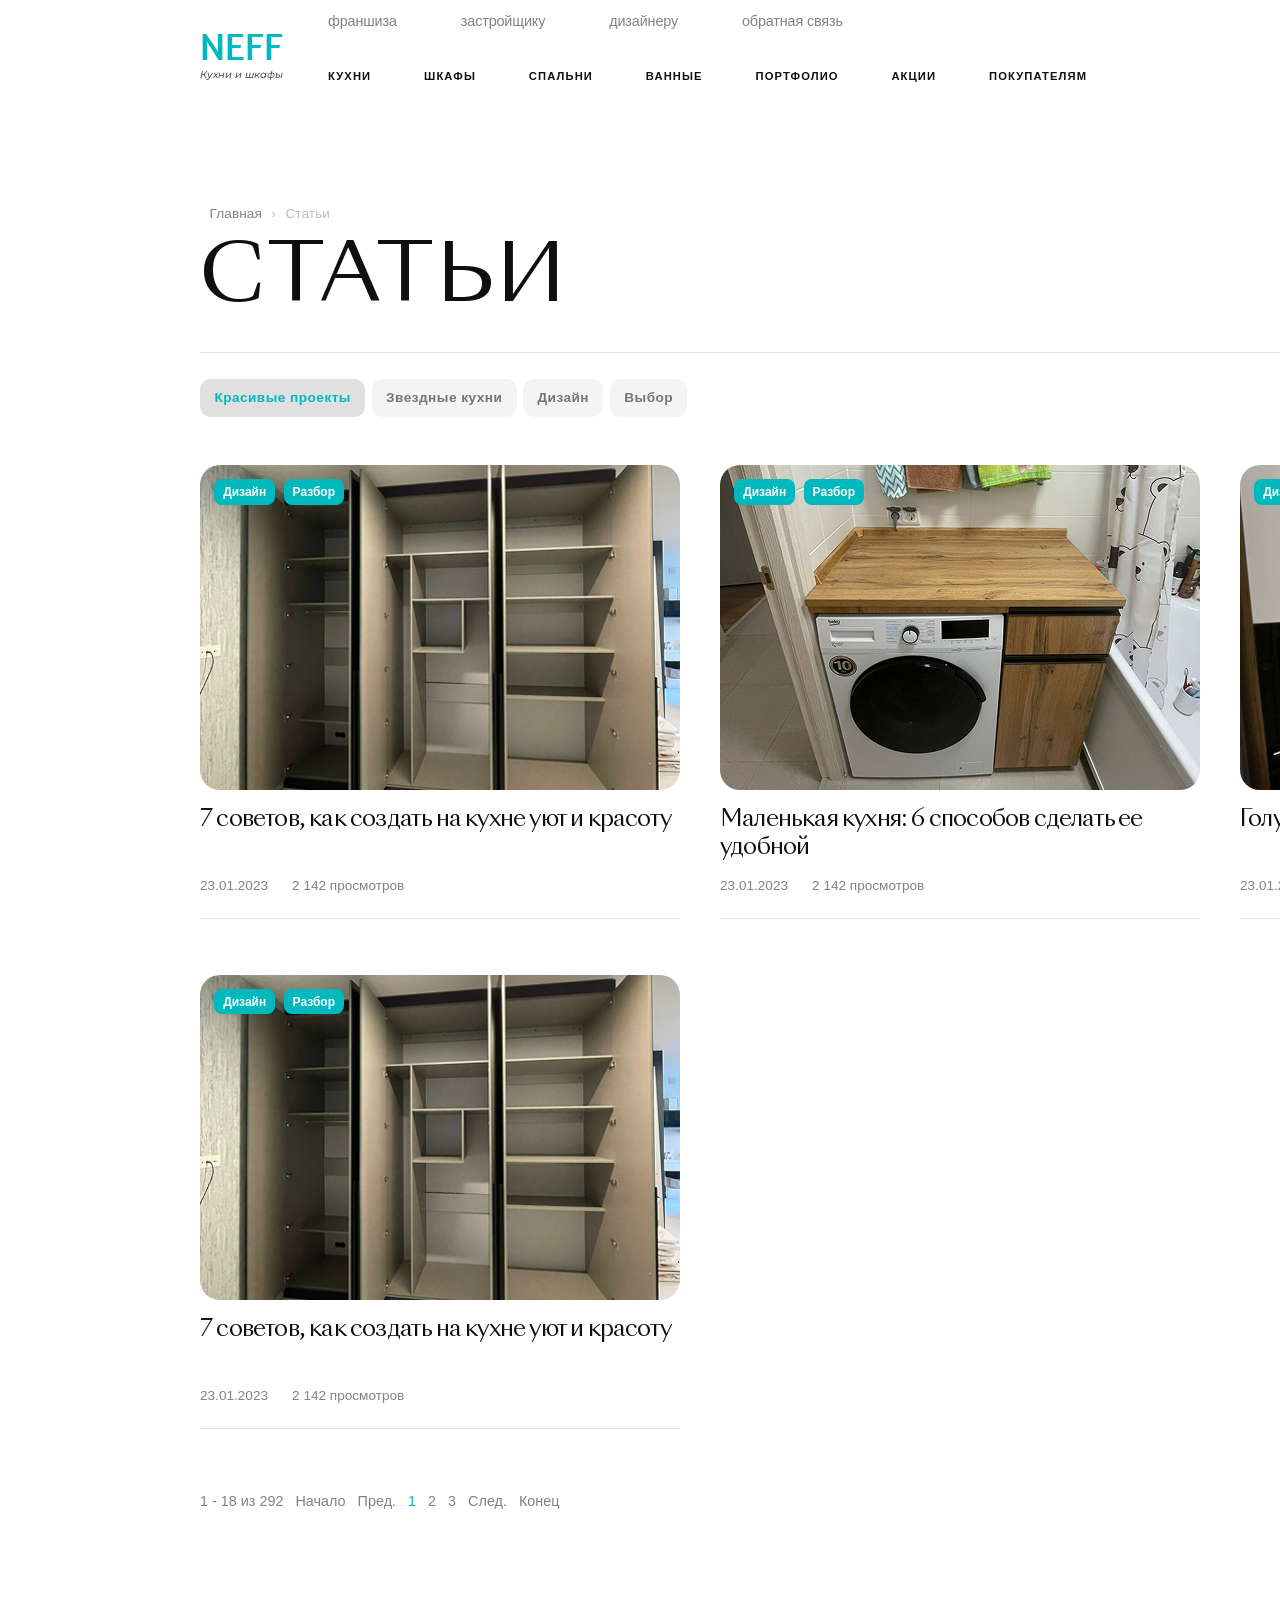
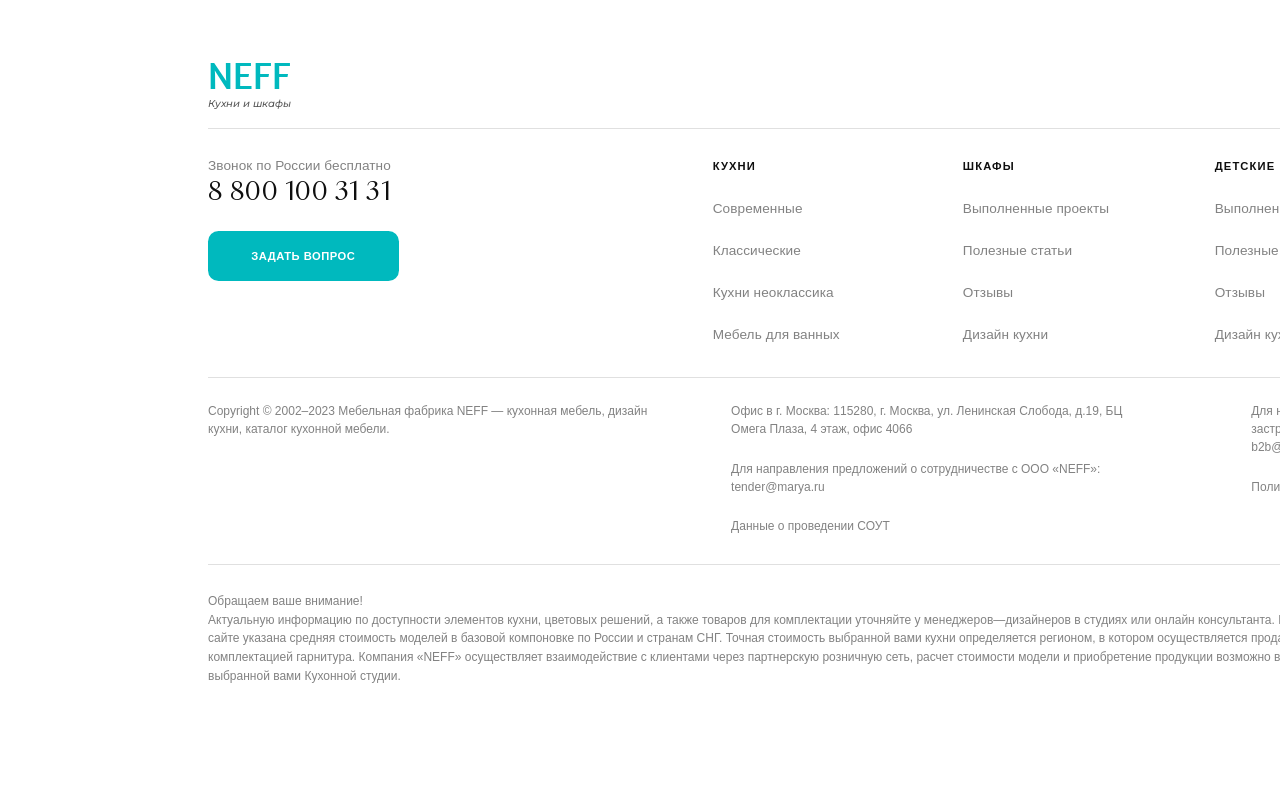
==== commit 99d00454: "feat: complete accessibility and localization features" ====
--- a/articles.html
+++ b/articles.html
@@ -7,6 +7,7 @@
     <link rel="preconnect" href="https://fonts.googleapis.com">
     <link rel="preconnect" href="https://fonts.gstatic.com" crossorigin>
     <link href="https://fonts.googleapis.com/css2?family=Amaranth&family=Montserrat:ital,wght@1,500&display=swap" rel="stylesheet">
+    <link rel="stylesheet" href="themes.css">
     <link rel="stylesheet" href="styles.css">  
     <link rel="stylesheet" href="mobile.css">
     <link rel="stylesheet" href="animations.css">
@@ -235,6 +236,7 @@
 
     <script src="i18n.js"></script> 
     <script src="animations.js"></script>
+    <script src="settings.js"></script>
     
 </body>
 </html>
--- a/themes.css
+++ b/themes.css
@@ -0,0 +1,125 @@
+:root {
+    --bg-color: #ffffff;
+    --section-bg: #F4F4F4;
+    --card-bg: #ffffff;
+    --text-color: #0f0f0f;
+    --secondary-text: #828282;
+    --accent-color: #00B9BE;
+    --border-color: #E0E0E0;
+    --tab-bg: #F2F2F2;
+    --font-main: 16px;
+}
+
+body.dark-theme {
+    --bg-color: #121212;
+    --section-bg: #1e1e1e;
+    --card-bg: #252525;
+    --text-color: #ffffff;
+    --secondary-text: #b0b0b0;
+    --border-color: #333333;
+    --tab-bg: #2d2d2d;
+}
+
+body.visually-impaired {
+    --bg-color: #000000;
+    --section-bg: #000000;
+    --card-bg: #000000;
+    --text-color: #ffff00;
+    --secondary-text: #ffff00;
+    --border-color: #ffff00;
+    --accent-color: #ffff00;
+    --tab-bg: #111111;
+    letter-spacing: 0.12em;
+    word-spacing: 0.16em;
+}
+
+body.visually-impaired.vi-font-large {
+    --font-main: 20px;
+}
+
+body.visually-impaired.vi-font-xlarge {
+    --font-main: 24px;
+}
+
+body.visually-impaired.vi-scheme-black-white {
+    --bg-color: #000000;
+    --section-bg: #000000;
+    --card-bg: #000000;
+    --text-color: #ffffff;
+    --secondary-text: #ffffff;
+    --accent-color: #ffffff;
+    --border-color: #ffffff;
+}
+
+body.visually-impaired.vi-scheme-black-green {
+    --bg-color: #000000;
+    --section-bg: #000000;
+    --card-bg: #000000;
+    --text-color: #00ff00;
+    --secondary-text: #00ff00;
+    --accent-color: #00ff00;
+    --border-color: #00ff00;
+}
+
+body.visually-impaired.vi-scheme-white-black {
+    --bg-color: #ffffff;
+    --section-bg: #ffffff;
+    --card-bg: #ffffff;
+    --text-color: #000000;
+    --secondary-text: #000000;
+    --accent-color: #000000;
+    --border-color: #000000;
+}
+
+body.visually-impaired.vi-scheme-beige-brown {
+    --bg-color: #f3e5c8;
+    --section-bg: #f3e5c8;
+    --card-bg: #f3e5c8;
+    --text-color: #4b2e16;
+    --secondary-text: #4b2e16;
+    --accent-color: #4b2e16;
+    --border-color: #4b2e16;
+}
+
+body.visually-impaired.vi-scheme-blue-navy {
+    --bg-color: #ccecff;
+    --section-bg: #ccecff;
+    --card-bg: #ccecff;
+    --text-color: #001f54;
+    --secondary-text: #001f54;
+    --accent-color: #001f54;
+    --border-color: #001f54;
+}
+
+body.visually-impaired * {
+    line-height: 1.5 !important;
+    text-align: left !important;
+}
+
+body.visually-impaired p {
+    max-width: 80ch;
+    margin-bottom: 1.5em;
+}
+
+body.visually-impaired.vi-hide-images img {
+    display: none !important;
+}
+
+body.visually-impaired.vi-hide-images img[alt] + .image-alt-text {
+    display: inline-block;
+}
+
+.image-alt-text {
+    display: none;
+    padding: 0.75rem;
+    border: 1px solid var(--border-color);
+    color: var(--text-color);
+    background: var(--card-bg);
+}
+
+body {
+    background-color: var(--bg-color);
+    color: var(--text-color);
+    font-size: var(--font-main);
+    transition: background 0.3s, color 0.3s;
+}
--- a/styles.css
+++ b/styles.css
@@ -7,6 +7,18 @@
 
 html {
     font-size: 16px; 
+}
+
+html.vi-font-normal {
+    font-size: 16px !important;
+}
+
+html.vi-font-large {
+    font-size: 20px !important;
+}
+
+html.vi-font-xlarge {
+    font-size: 24px !important;
 }
 
 * {
@@ -513,8 +525,10 @@
 }
 
 .about-wrapper {
-    display: flex;
-    justify-content: space-between;
+    display: grid;
+    grid-template-columns: 463px 992px;
+    column-gap: 45px;
+    justify-content: start;
     align-items: flex-start;
 }
 
@@ -523,7 +537,7 @@
 }
 
 .about-right {
-    padding-right: 24.5rem;
+    padding-right: 0;
 }
 
 .about-heading {
@@ -1877,3 +1891,223 @@
     display: none;
 }
 
+.burger-menu {
+    display: flex;
+    width: 38px;
+    height: 34px;
+    flex-direction: column;
+    justify-content: center;
+    gap: 6px;
+    border: 0;
+    background: transparent;
+    cursor: pointer;
+    flex-shrink: 0;
+}
+
+.burger-menu span {
+    display: block;
+    width: 30px;
+    height: 2px;
+    background: var(--text-color);
+    transition: transform 0.3s ease, opacity 0.3s ease;
+}
+
+.mobile-overlay {
+    position: fixed;
+    inset: 0;
+    z-index: 1000;
+    display: flex;
+    justify-content: flex-end;
+    background: rgba(0, 0, 0, 0.45);
+    visibility: hidden;
+    opacity: 0;
+    transition: opacity 0.3s ease, visibility 0.3s ease;
+}
+
+.mobile-overlay.is-open {
+    visibility: visible;
+    opacity: 1;
+}
+
+.mobile-menu-content {
+    width: min(420px, 100%);
+    height: 100%;
+    overflow-y: auto;
+    padding: 28px;
+    background: var(--bg-color);
+    color: var(--text-color);
+    box-shadow: -12px 0 32px rgba(0, 0, 0, 0.2);
+}
+
+.mobile-menu-header {
+    display: flex;
+    align-items: flex-start;
+    justify-content: space-between;
+    gap: 24px;
+    margin-bottom: 28px;
+}
+
+.close-menu {
+    border: 0;
+    background: transparent;
+    color: var(--text-color);
+    font-size: 2rem;
+    line-height: 1;
+    cursor: pointer;
+}
+
+.mobile-nav {
+    display: flex;
+    flex-direction: column;
+    gap: 14px;
+    margin-bottom: 28px;
+}
+
+.mobile-nav a {
+    width: fit-content;
+}
+
+.menu-settings {
+    display: flex;
+    flex-direction: column;
+    gap: 18px;
+    padding-top: 22px;
+    border-top: 1px solid var(--border-color);
+}
+
+.menu-settings__group {
+    display: flex;
+    flex-direction: column;
+    gap: 10px;
+}
+
+.menu-settings__title {
+    font-family: "Segoe UI", sans-serif;
+    font-size: 0.85rem;
+    font-weight: 700;
+    color: var(--text-color);
+    text-transform: uppercase;
+}
+
+.menu-settings__row {
+    display: flex;
+    flex-wrap: wrap;
+    gap: 8px;
+}
+
+.menu-settings__btn,
+.menu-settings__select,
+.menu-settings__reset {
+    min-height: 38px;
+    border: 1px solid var(--border-color);
+    border-radius: 4px;
+    background: var(--card-bg);
+    color: var(--text-color);
+    font-family: "Segoe UI", sans-serif;
+    font-size: 0.9rem;
+    cursor: pointer;
+}
+
+.menu-settings__btn {
+    padding: 0 14px;
+}
+
+.menu-settings__btn--wide,
+.menu-settings__reset {
+    width: 100%;
+}
+
+.menu-settings__btn.is-active {
+    border-color: var(--accent-color);
+    background: var(--accent-color);
+    color: var(--bg-color);
+}
+
+.menu-settings__select {
+    width: 100%;
+    padding: 0 12px;
+}
+
+.menu-settings__check {
+    display: flex;
+    align-items: center;
+    gap: 10px;
+    color: var(--text-color);
+    font-family: "Segoe UI", sans-serif;
+    font-size: 0.95rem;
+}
+
+.menu-settings__reset {
+    padding: 0 16px;
+    text-transform: uppercase;
+}
+
+html[lang="en"] .font-nav-top {
+    font-size: 0.82rem;
+    letter-spacing: 0;
+}
+
+html[lang="en"] .font-nav-bottom,
+html[lang="en"] .font-tab,
+html[lang="en"] .btn-order,
+html[lang="en"] .font-link-blue {
+    letter-spacing: 0.025rem;
+}
+
+html[lang="en"] .header__nav-bottom {
+    gap: 1.55rem;
+}
+
+html[lang="en"] .btn-order {
+    padding-left: 1.75rem;
+    padding-right: 1.75rem;
+}
+
+html[lang="en"] .about-heading {
+    max-width: 31.6rem;
+    font-size: 2.65rem;
+    line-height: 1.05;
+}
+
+html[lang="en"] .about-right .secondary-section-subtitle {
+    max-width: 41.3rem;
+}
+
+html[lang="en"] .catalog__header,
+html[lang="en"] .articles-header,
+html[lang="en"] .reviews-header {
+    min-width: 0;
+}
+
+html[lang="en"] .articles-nav a,
+html[lang="en"] .articles-dark-nav a,
+html[lang="en"] .article-tab,
+html[lang="en"] .filter-pill,
+html[lang="en"] .reviews-tabs .font-tab {
+    white-space: normal;
+    line-height: 1.15;
+}
+
+html[lang="en"] .portfolio-item-title,
+html[lang="en"] .font-card-title {
+    line-height: 1.15;
+}
+
+html[lang="en"] .footer__nav-cols {
+    gap: 3.2rem;
+}
+
+html[lang="en"] .footer__info-left,
+html[lang="en"] .footer__info-middle,
+html[lang="en"] .footer__info-right,
+html[lang="en"] .footer__warning {
+    overflow-wrap: anywhere;
+}
+
+html[lang="en"] .agreement-text,
+html[lang="en"] .form-agreement p,
+html[lang="en"] .design-form__agreement p {
+    max-width: 100%;
+    overflow-wrap: anywhere;
+}
+
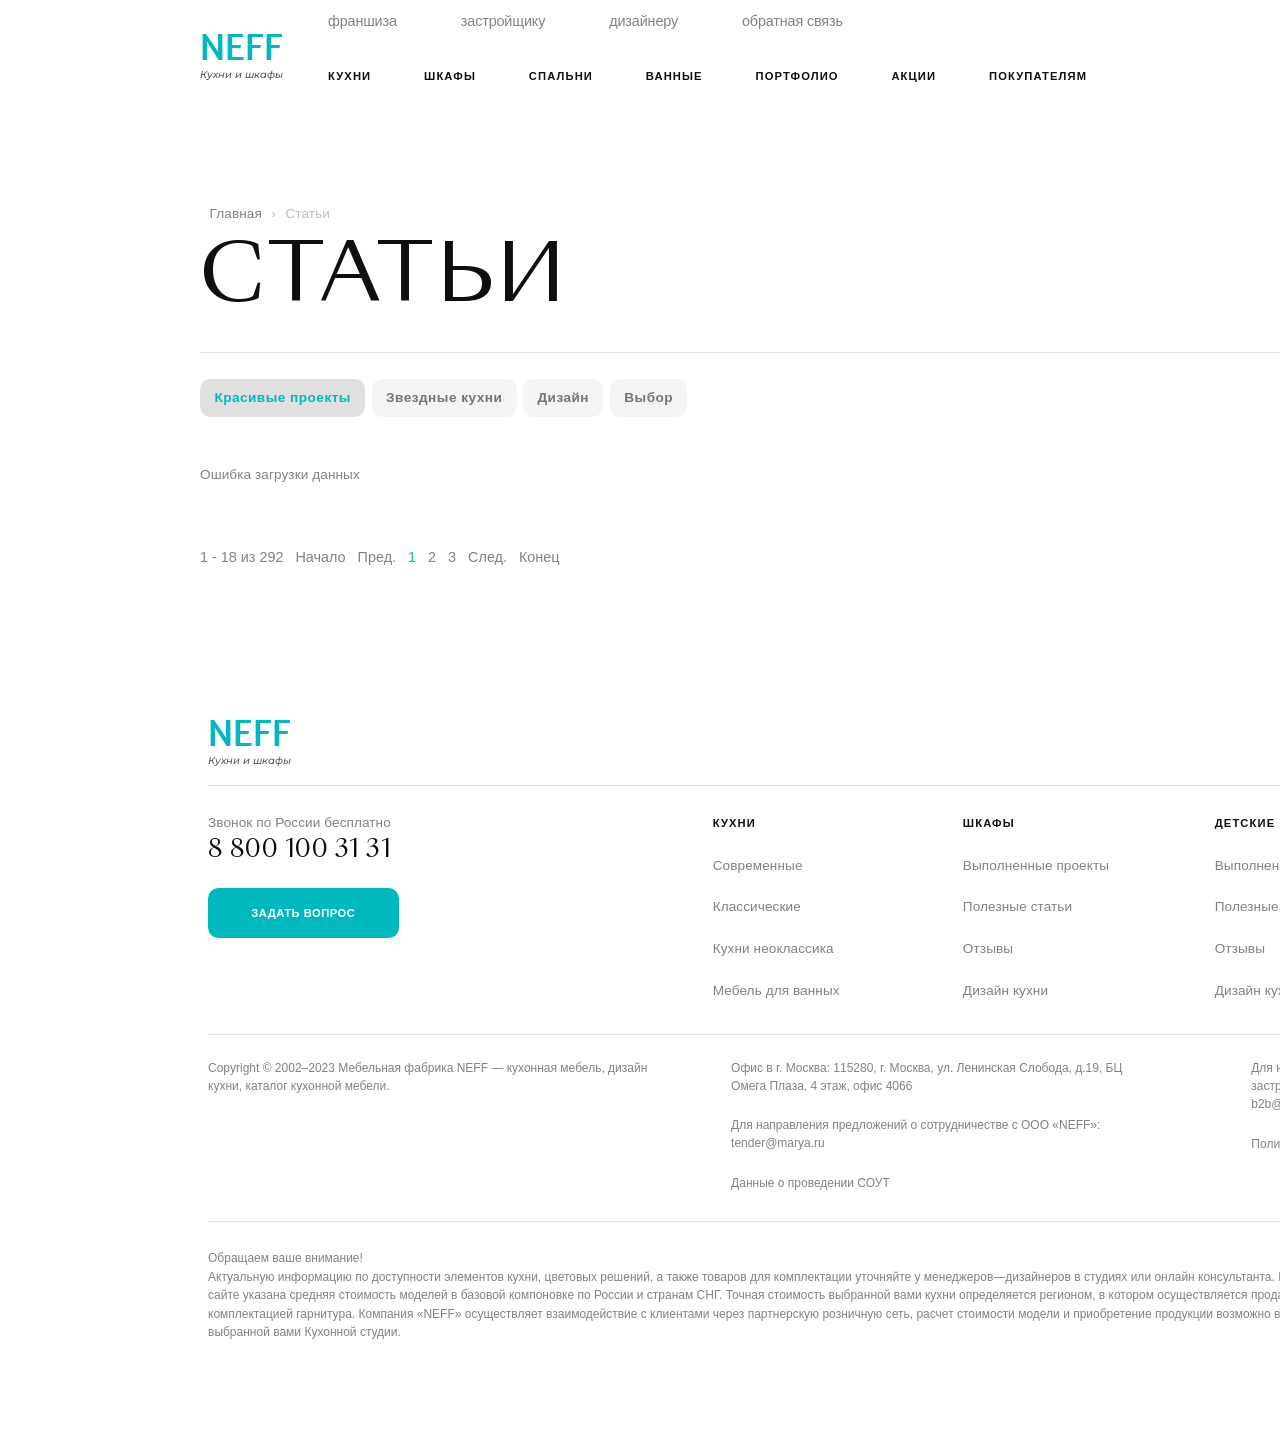
==== commit 6bdeaab6: "feat: seed users and improve password checks" ====
--- a/articles.html
+++ b/articles.html
@@ -78,7 +78,7 @@
                 <a href="#" class="article-tab">Выбор</a>
             </nav>
 
-            <section class="articles-page__grid" aria-label="Список статей">
+            <section class="articles-page__grid" aria-label="Список статей" data-json="articles">
                 <article class="article-page-card">
                     <div class="article-page-card__image">
                         <img src="./Assets/img/article-1.png" alt="Кухонный интерьер">
@@ -237,6 +237,7 @@
     <script src="i18n.js"></script> 
     <script src="animations.js"></script>
     <script src="settings.js"></script>
+    <script src="data-loader.js"></script>
     
 </body>
 </html>
--- a/styles.css
+++ b/styles.css
@@ -440,6 +440,14 @@
     border-radius: 1.25rem;
 }
 
+.slide {
+    display: none;
+}
+
+.slide.active {
+    display: block;
+}
+
 .slide img {
     width: 100%;
     display: block;
@@ -487,8 +495,14 @@
     width: 8px;
     height: 8px;
     background: rgba(255,255,255,0.5);
+    border: 0;
+    padding: 0;
     border-radius: 50%;
     cursor: pointer;
+}
+
+.dot.active {
+    background: #ffffff;
 }
 
 .dot.active {
@@ -1611,7 +1625,6 @@
     display: flex;
     flex-direction: column;
     margin-bottom: 1.3rem;
-    border-bottom: 1px solid #E0E0E0; 
 }
 
 .form-group label {
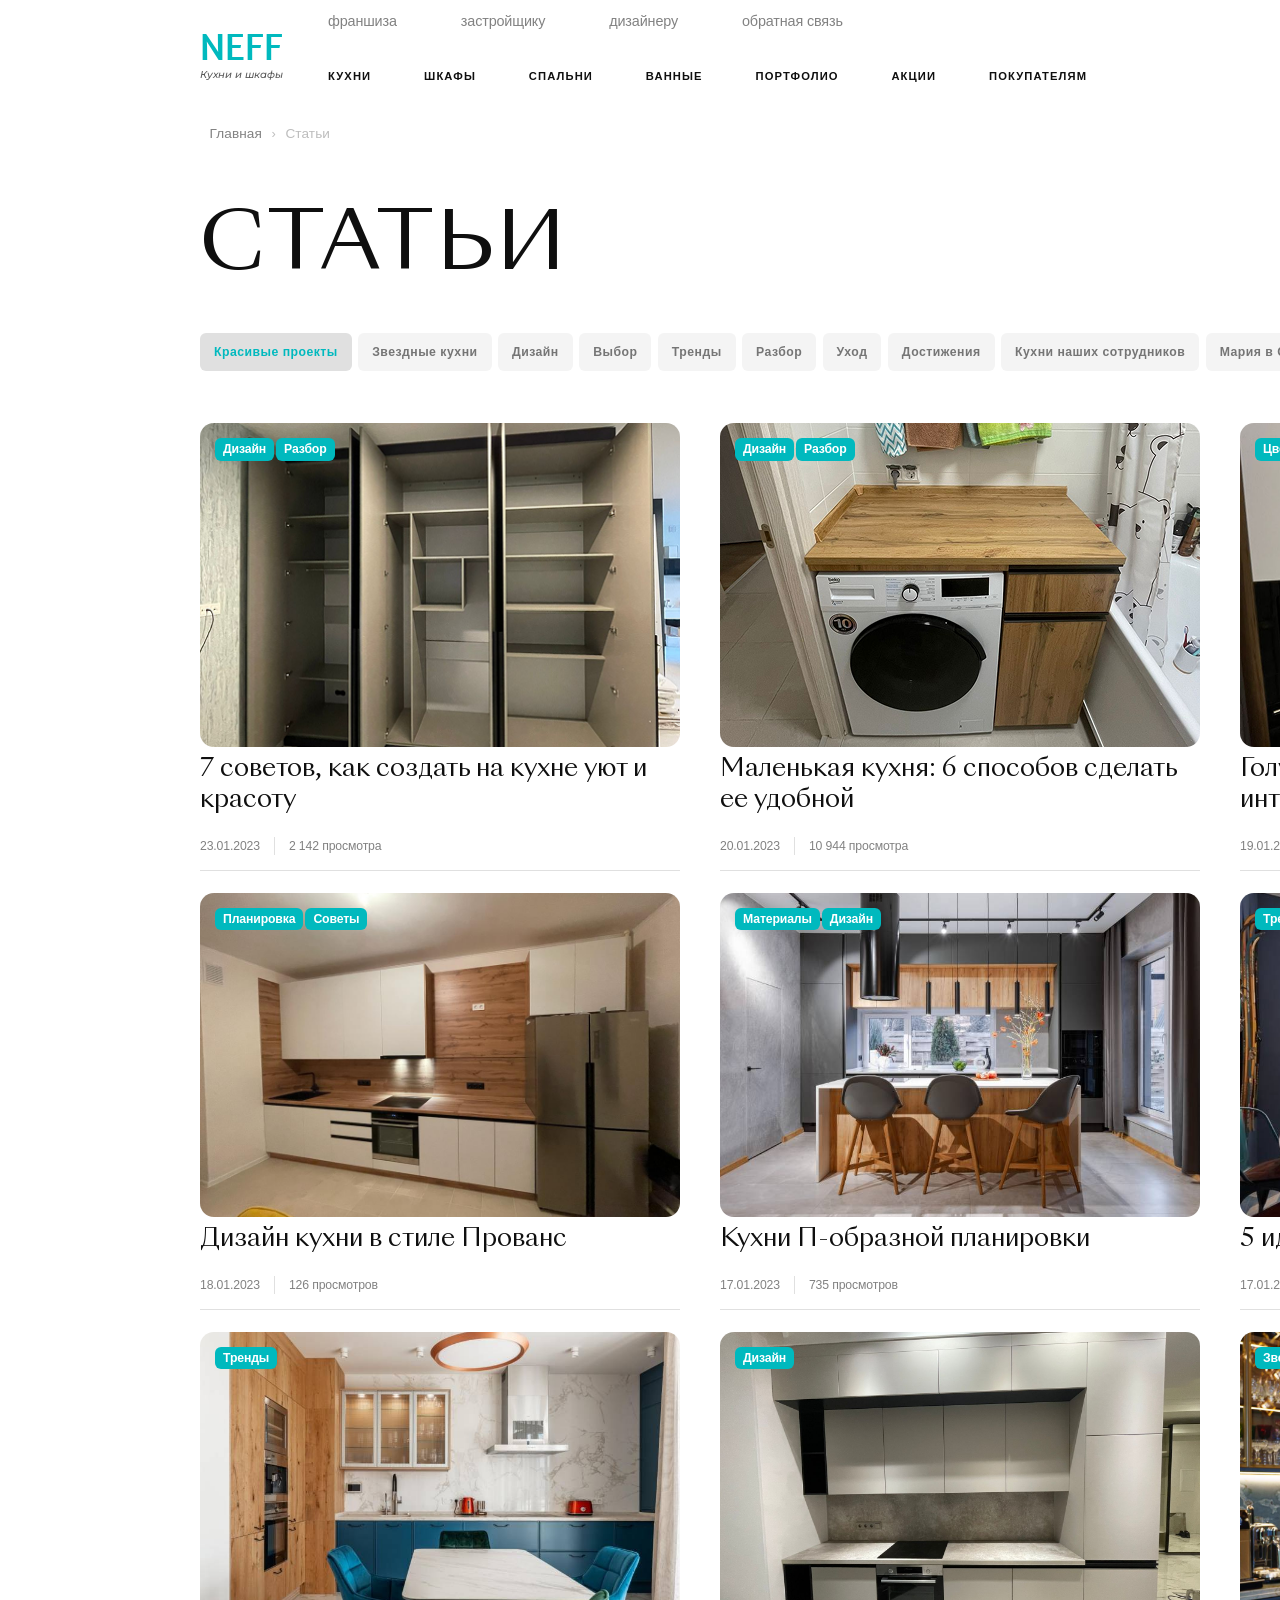
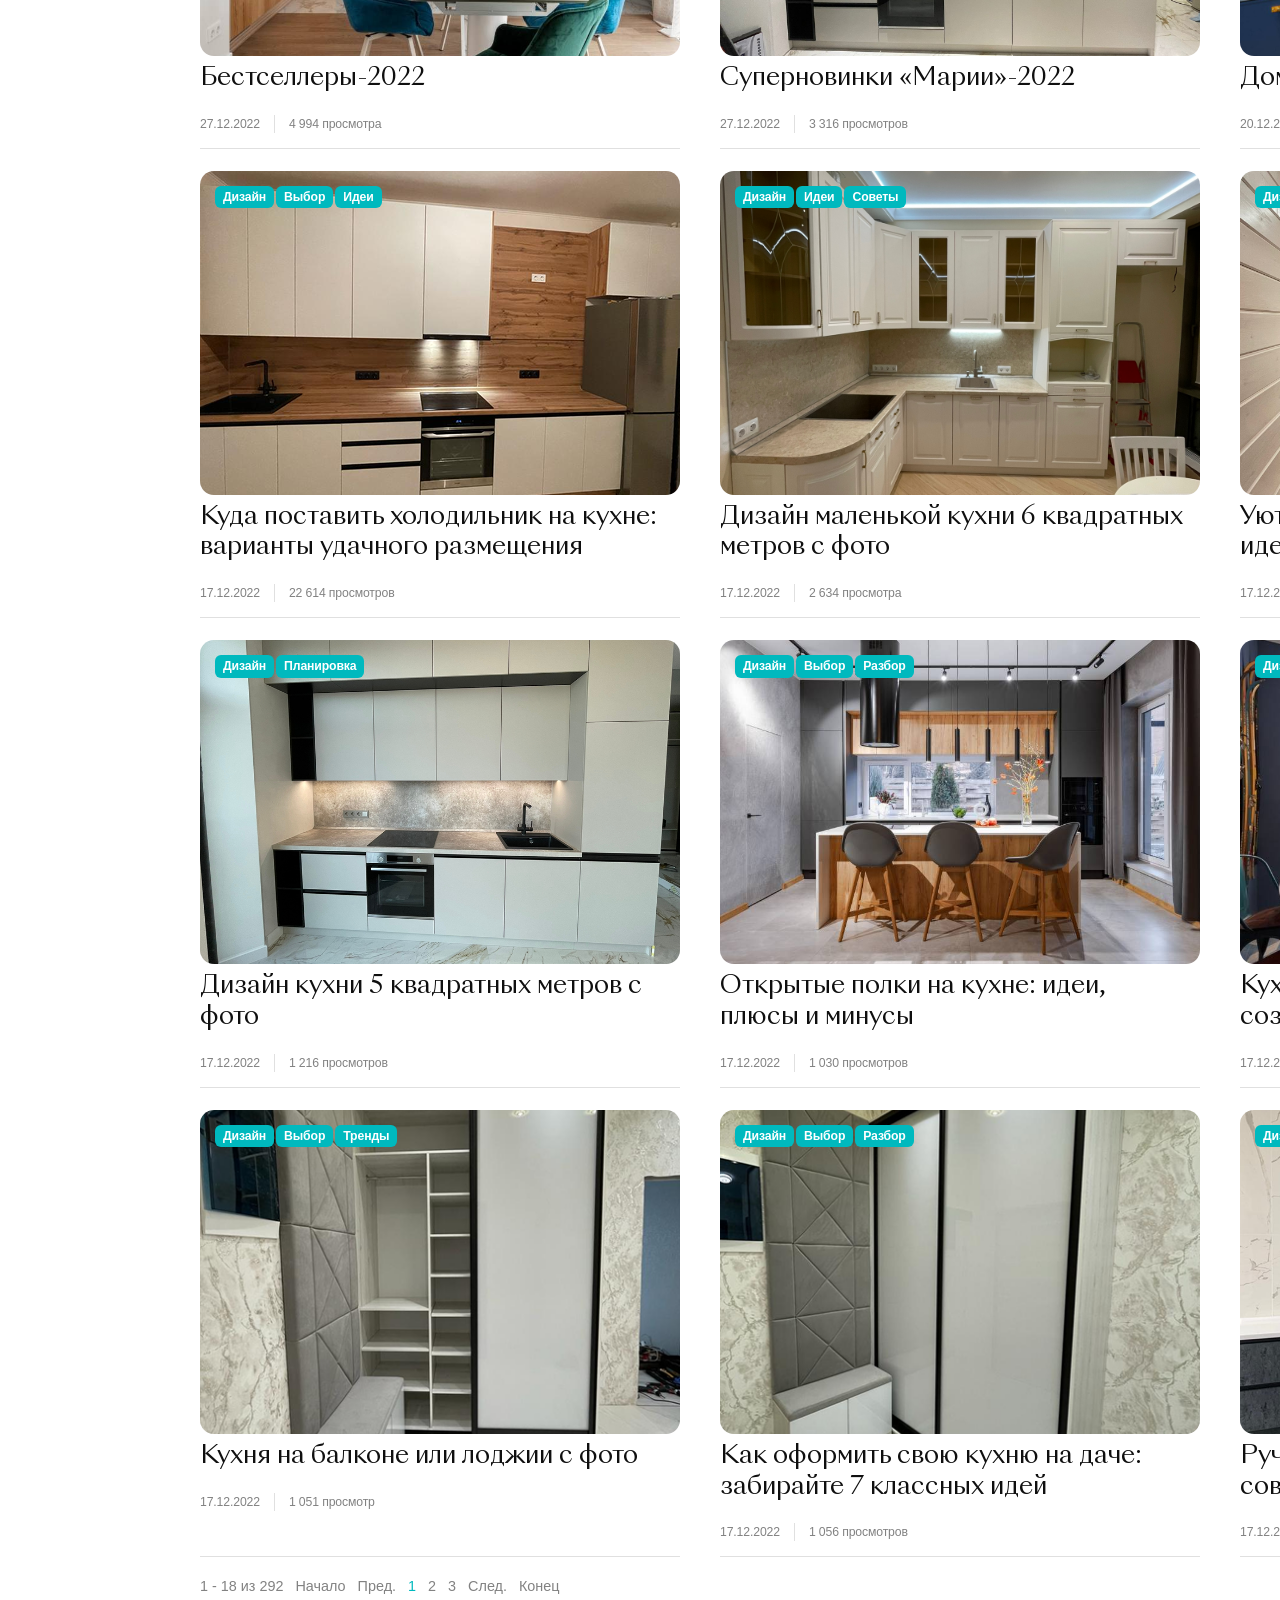
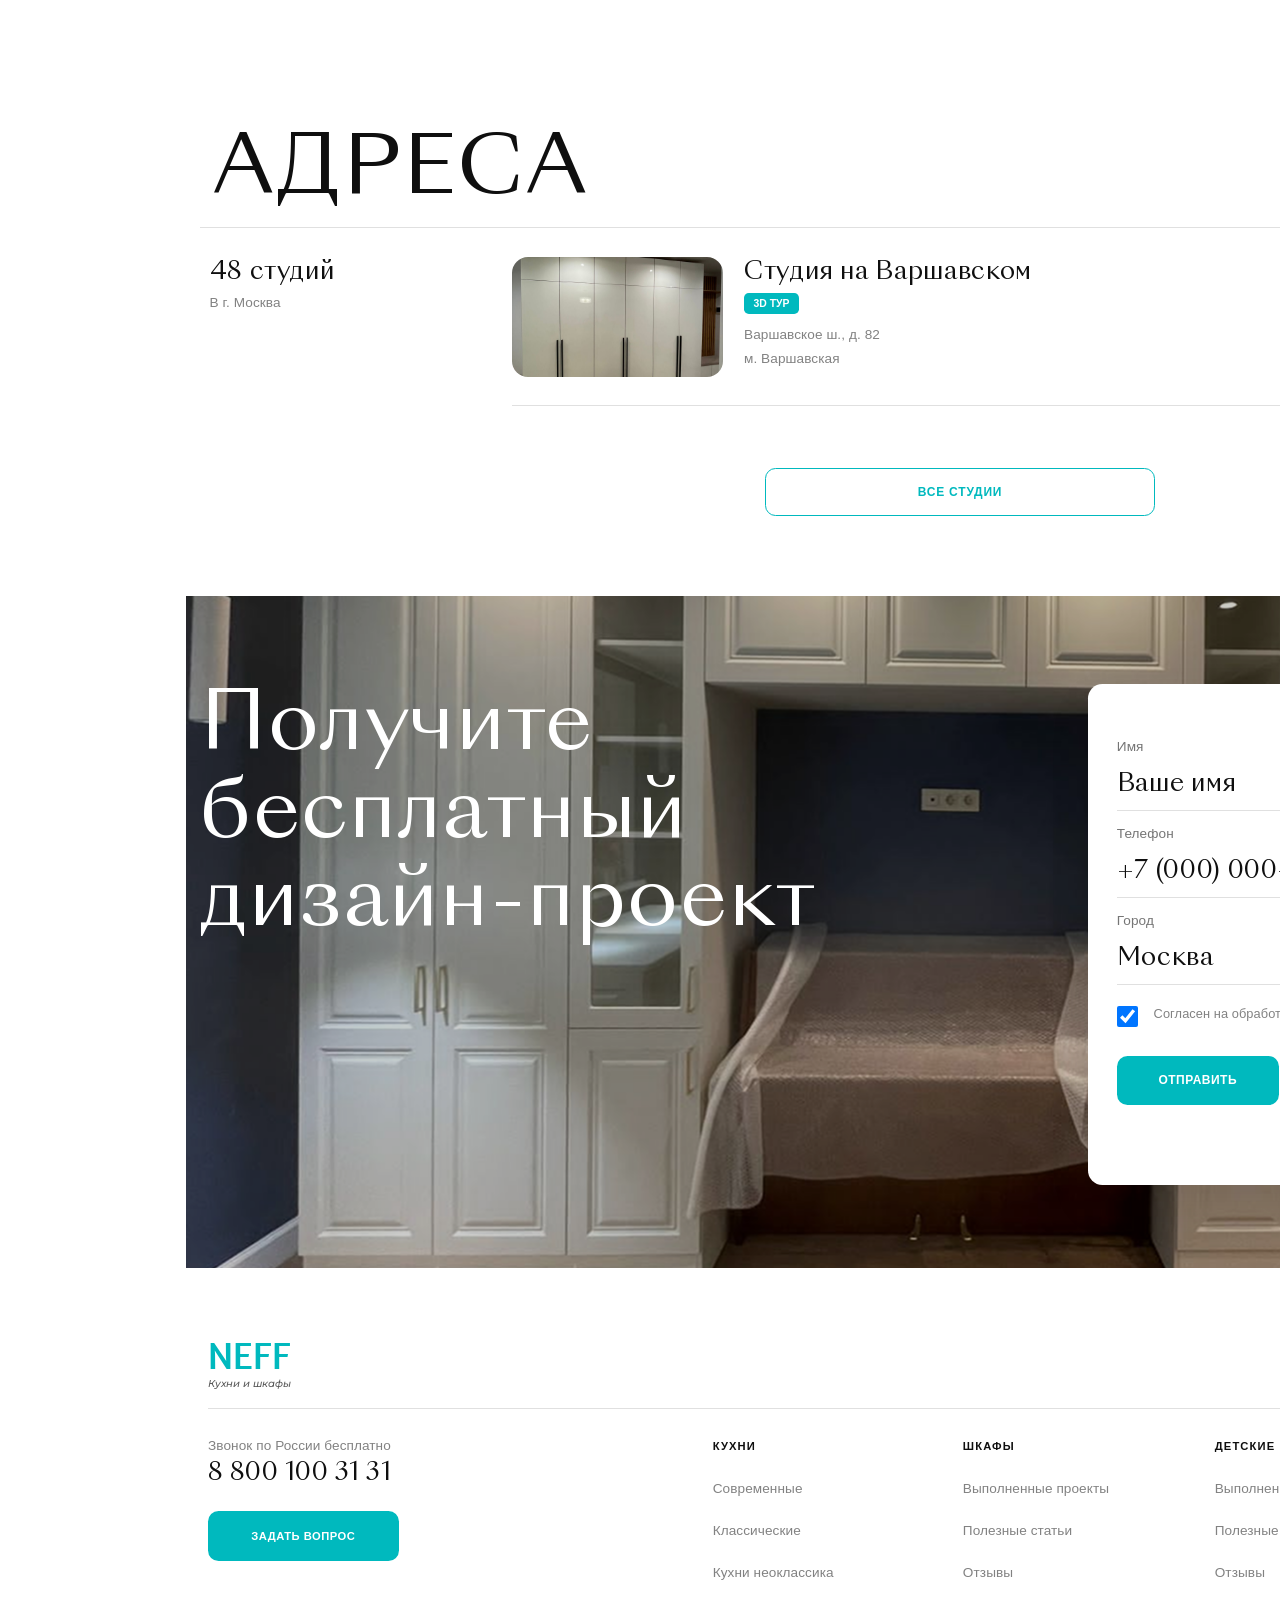
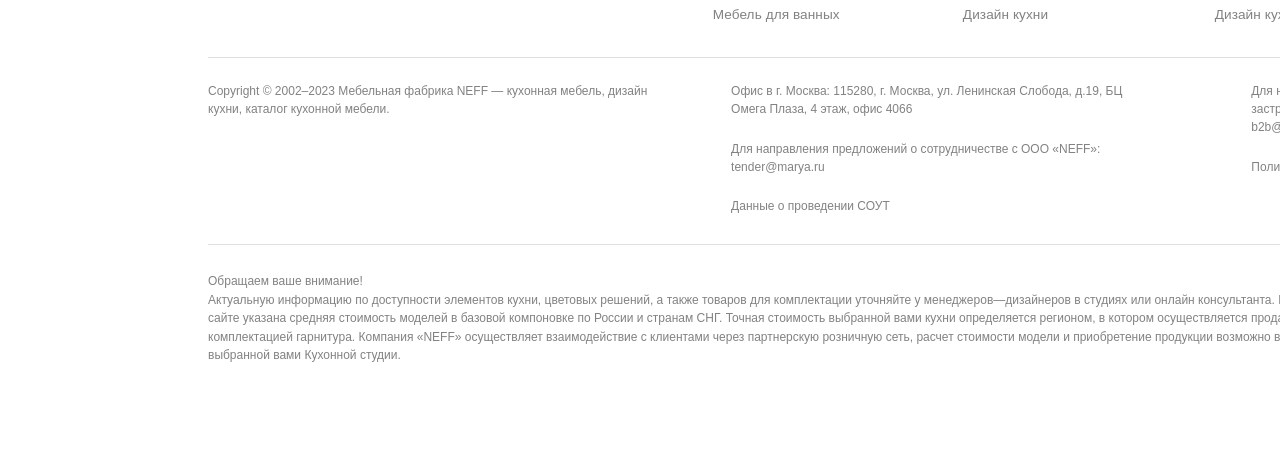
==== commit bc4456d3: "feat: add mobile layouts for all pages" ====
--- a/articles.html
+++ b/articles.html
@@ -76,6 +76,17 @@
                 <a href="#" class="article-tab">Звездные кухни</a>
                 <a href="#" class="article-tab">Дизайн</a>
                 <a href="#" class="article-tab">Выбор</a>
+
+                <a href="#" class="article-tab">Тренды</a>
+                <a href="#" class="article-tab">Разбор</a>
+                <a href="#" class="article-tab">Уход</a>
+                <a href="#" class="article-tab">Достижения</a>
+                <a href="#" class="article-tab">Кухни наших сотрудников</a>
+                <a href="#" class="article-tab">Мария в СМИ</a>
+                <a href="#" class="article-tab">Проект месяца</a>
+                <a href="#" class="article-tab">Дайджест</a>
+                <a href="#" class="article-tab">Выставки</a>
+                <a href="#" class="article-tab">Телепроекты</a>
             </nav>
 
             <section class="articles-page__grid" aria-label="Список статей" data-json="articles">
@@ -151,6 +162,95 @@
                 <a href="#">Конец</a>
             </nav>
         </div>
+        <section class="addresses-section articles-mobile-extra">
+            <div class="container">
+                <div class="addresses-header">
+                    <h2 class="font-heading-huge">АДРЕСА</h2>
+                </div>
+
+                <div class="addresses-body">
+                    <aside class="addresses-sidebar">
+                        <h3 class="font-portfolio-desc">48 студий</h3>
+                        <p class="secondary-section-subtitle">В г. Москва</p>
+                    </aside>
+
+                    <div class="address-card">
+                        <div class="address-card__main">
+                            <div class="address-card__img">
+                                <img src="./Assets/img/studio-1.png" alt="Студия на Варшавском">
+                            </div>
+
+                            <div class="address-card__info">
+                                <h4 class="font-portfolio-desc">Студия на Варшавском</h4>
+                                <span class="tour-badge">3D ТУР</span>
+                                <div class="address-details">
+                                    <p class="secondary-section-subtitle">Варшавское ш., д. 82</p>
+                                    <p class="secondary-section-subtitle">м. Варшавская</p>
+                                </div>
+                            </div>
+
+                            <div class="address-card__meta">
+                                <p class="secondary-section-subtitle address-hours">Пн-Вс: 10.00 - 22.00</p>
+                                <div class="address-phones">
+                                    <p class="secondary-section-subtitle">(499) 619-07-24</p>
+                                    <p class="secondary-section-subtitle">(499) 619-96-71</p>
+                                </div>
+                            </div>
+
+                            <div class="address-card__action">
+                                <button class="circle-btn-outline" type="button">
+                                    <img src="./Assets/icons/arrow-right-circle.png" alt="Перейти">
+                                </button>
+                            </div>
+                        </div>
+                    </div>
+                </div>
+
+                <div class="addresses-footer">
+                    <button class="btn-outline-cyan" style="padding: 1rem 9.5rem;">ВСЕ СТУДИИ</button>
+                </div>
+            </div>
+        </section>
+
+        <section class="design-order articles-mobile-extra">
+            <div class="container design-order__container">
+                <div class="design-order__info">
+                    <h2 class="font-heading-huge">Получите<br>бесплатный<br>дизайн-проект</h2>
+                </div>
+
+                <div class="design-order__card">
+                    <form action="#" class="design-form">
+                        <div class="design-form__group">
+                            <label class="secondary-section-subtitle">Имя</label>
+                            <input type="text" class="font-portfolio-desc design-form__input" placeholder="Ваше имя">
+                        </div>
+
+                        <div class="design-form__group">
+                            <label class="secondary-section-subtitle">Телефон</label>
+                            <input type="tel" class="font-portfolio-desc design-form__input" placeholder="+7 (000) 000-00-00">
+                        </div>
+
+                        <div class="design-form__group">
+                            <label class="secondary-section-subtitle">Город</label>
+                            <div class="design-form__select-wrapper">
+                                <select class="font-portfolio-desc design-form__select">
+                                    <option value="moscow">Москва</option>
+                                    <option value="spb">Санкт-Петербург</option>
+                                </select>
+                                <img src="./Assets/icons/select-arrows.png" class="design-form__select-custom-icon" alt="выбор">
+                            </div>
+                        </div>
+
+                        <div class="design-form__agreement">
+                            <input type="checkbox" class="custom-checkbox" checked>
+                            <p class="secondary-section-subtitle">Согласен на обработку персональных данных</p>
+                        </div>
+
+                        <button class="btn-order design-form__btn" type="submit">ОТПРАВИТЬ</button>
+                    </form>
+                </div>
+            </div>
+        </section>
     </main>
 
     <footer class="footer">
--- a/styles.css
+++ b/styles.css
@@ -2124,3 +2124,496 @@
     overflow-wrap: anywhere;
 }
 
+@media (max-width: 767px) {
+    html {
+        font-size: 16px;
+    }
+
+    body {
+        min-width: 0 !important;
+        width: 100%;
+        overflow-x: hidden;
+        background: var(--bg-color);
+    }
+
+    main {
+        overflow: hidden;
+    }
+
+    .container {
+        width: 100% !important;
+        max-width: 360px !important;
+        min-width: 0 !important;
+        padding: 0 15px !important;
+        margin: 0 !important;
+    }
+
+    .font-heading-huge,
+    .section-title,
+    .font-heading-secondary {
+        font-size: 28px !important;
+        line-height: 34px !important;
+        letter-spacing: 0 !important;
+    }
+
+    .font-heading-huge {
+        text-transform: uppercase;
+    }
+
+    .font-portfolio-desc,
+    .font-card-title {
+        font-size: 18px !important;
+        line-height: 21px !important;
+        letter-spacing: 0 !important;
+    }
+
+    .secondary-section-subtitle,
+    .section-subtitle {
+        font-size: 14px !important;
+        line-height: 21px !important;
+        letter-spacing: -0.14px !important;
+    }
+
+    .font-tab,
+    .article-tab,
+    .font-link-blue {
+        font-size: 12.25px !important;
+        line-height: 14px !important;
+        letter-spacing: 0.3675px !important;
+        font-weight: 700 !important;
+        text-transform: uppercase;
+    }
+
+    .btn-order,
+    .btn-outline-cyan,
+    .btn-outline-dark,
+    .design-form__btn,
+    .design-submit-btn {
+        display: flex !important;
+        align-items: center;
+        justify-content: center;
+        width: 100% !important;
+        min-width: 0 !important;
+        height: 50px !important;
+        padding: 0 20px !important;
+        border-radius: 10.5px !important;
+        font-size: 12.25px !important;
+        line-height: 14px !important;
+        letter-spacing: 0.3675px !important;
+        white-space: nowrap;
+        text-align: center;
+        text-decoration: none;
+    }
+
+    .breadcrumbs,
+    .desktop-only,
+    .header__nav,
+    .header__contacts,
+    .header .settings-controls {
+        display: none !important;
+    }
+
+    .header {
+        height: 50px !important;
+        background: var(--bg-color);
+        z-index: 20;
+    }
+
+    .header__container {
+        height: 50px !important;
+        display: flex !important;
+        align-items: center !important;
+        justify-content: space-between !important;
+        padding: 5px 15px !important;
+    }
+
+    .header__logo {
+        min-width: 70px !important;
+        padding: 0 !important;
+    }
+
+    .font-logo-neff {
+        font-size: 32px !important;
+        line-height: 27px !important;
+    }
+
+    .font-logo-subtitle {
+        margin-left: 2px !important;
+        margin-top: 3px !important;
+        font-size: 8px !important;
+        line-height: 10px !important;
+    }
+
+    .burger-menu {
+        display: flex !important;
+        width: 36px !important;
+        height: 32px !important;
+        padding: 8px 5px !important;
+        flex-direction: column !important;
+        justify-content: space-between !important;
+        cursor: pointer;
+    }
+
+    .burger-menu span {
+        display: block !important;
+        width: 26px !important;
+        height: 2px !important;
+        border-radius: 2px;
+        background: #585858 !important;
+    }
+
+    .addresses-section,
+    .addresses-main {
+        margin: 0 !important;
+        padding: 49px 0 0 !important;
+        background: var(--bg-color);
+    }
+
+    .addresses-header {
+        height: auto !important;
+        margin: 0 0 25px !important;
+        padding: 0 0 15px !important;
+        border-bottom: 1px solid #e1e1e1 !important;
+    }
+
+    .addresses-body,
+    .addresses-layout {
+        display: block !important;
+        padding: 0 !important;
+        gap: 0 !important;
+    }
+
+    .addresses-sidebar {
+        width: 100% !important;
+        margin: 0 0 21px !important;
+    }
+
+    .addresses-sidebar .font-portfolio-desc {
+        margin: 0 0 5px !important;
+        text-align: left !important;
+    }
+
+    .address-card,
+    .address-item {
+        width: 100% !important;
+        padding: 0 0 25px !important;
+        border-bottom: 1px solid #e1e1e1 !important;
+    }
+
+    .address-card__main,
+    .address-item {
+        display: grid !important;
+        grid-template-columns: 125px 1fr !important;
+        gap: 14px 15px !important;
+        align-items: start !important;
+        padding: 0 !important;
+    }
+
+    .address-card__img,
+    .address-item__img {
+        width: 125px !important;
+        height: 123px !important;
+        border-radius: 14px !important;
+        overflow: hidden;
+    }
+
+    .address-card__img img,
+    .address-item__img img {
+        width: 100%;
+        height: 100%;
+        object-fit: cover;
+        display: block;
+    }
+
+    .address-card__info,
+    .address-item__text {
+        display: flex !important;
+        flex-direction: column !important;
+        gap: 7px !important;
+        margin: 0 !important;
+    }
+
+    .address-card__info .font-portfolio-desc,
+    .address-item__text .font-portfolio-desc {
+        margin: 0 !important;
+        text-align: left !important;
+    }
+
+    .tour-badge {
+        width: fit-content;
+        margin: 0 !important;
+        padding: 5px 9px !important;
+        border-radius: 5px !important;
+        font-size: 10px !important;
+        line-height: 12px !important;
+        letter-spacing: 0.3px !important;
+    }
+
+    .address-details {
+        margin-top: 0 !important;
+    }
+
+    .address-card__meta,
+    .address-item__contacts,
+    .address-card__action {
+        display: none !important;
+    }
+
+    .addresses-footer {
+        display: flex !important;
+        justify-content: center !important;
+        margin-top: 25px !important;
+        padding: 0 !important;
+    }
+
+    .addresses-footer .btn-outline-cyan[style] {
+        width: 330px !important;
+        padding: 0 20px !important;
+    }
+
+    .get-design-section,
+    .design-order {
+        display: block !important;
+        min-height: 0 !important;
+        margin: 50px 0 0 !important;
+        padding: 0 !important;
+        background-image: url("./Assets/img/design-bg.png") !important;
+        background-size: 404px 190px !important;
+        background-position: top center !important;
+        background-repeat: no-repeat !important;
+        background-attachment: scroll !important;
+    }
+
+    .design-wrapper,
+    .design-order__container {
+        display: flex !important;
+        flex-direction: column !important;
+        padding: 0 !important;
+    }
+
+    .design-info,
+    .design-order__info {
+        order: 1;
+        width: 100% !important;
+        padding: 219px 15px 0 !important;
+        flex: none !important;
+    }
+
+    .design-title,
+    .design-order__info .font-heading-huge {
+        width: 330px !important;
+        color: var(--text-color) !important;
+        font-size: 28px !important;
+        line-height: 34px !important;
+        letter-spacing: 0 !important;
+        text-transform: none !important;
+    }
+
+    .design-card,
+    .design-order__card {
+        order: 2;
+        width: 100% !important;
+        max-height: none !important;
+        margin: 0 !important;
+        padding: 18px 15px 0 20px !important;
+        border-radius: 14px !important;
+        background: var(--bg-color) !important;
+        box-shadow: none !important;
+    }
+
+    .design-card form,
+    .design-form {
+        gap: 0 !important;
+    }
+
+    .form-group,
+    .design-form__group {
+        margin: 0 !important;
+        padding: 0 0 13px !important;
+        border-bottom: 1px solid #e1e1e1 !important;
+        gap: 5px !important;
+    }
+
+    .form-group + .form-group,
+    .design-form__group + .design-form__group {
+        margin-top: 14px !important;
+    }
+
+    .form-input,
+    .form-select,
+    .design-form__input,
+    .design-form__select {
+        width: 100% !important;
+        padding: 0 !important;
+        font-size: 18px !important;
+        line-height: 21px !important;
+        letter-spacing: 0 !important;
+    }
+
+    .select-custom-icon,
+    .design-form__select-custom-icon {
+        right: 0 !important;
+        top: 50% !important;
+        transform: translateY(-50%) !important;
+    }
+
+    .form-agreement,
+    .design-form__agreement {
+        display: flex !important;
+        align-items: flex-start !important;
+        gap: 12px !important;
+        margin: 18px 0 18px !important;
+        padding: 0 !important;
+    }
+
+    .agreement-text,
+    .design-form__agreement p {
+        font-size: 12px !important;
+        line-height: 18px !important;
+        letter-spacing: 0 !important;
+    }
+
+    .design-submit-btn,
+    .design-form__btn {
+        margin-top: 0 !important;
+    }
+
+    .footer {
+        padding: 50px 0 30px !important;
+        background: var(--bg-color);
+    }
+
+    .footer .container {
+        padding: 0 15px !important;
+    }
+
+    .footer__row {
+        display: block !important;
+        width: 100% !important;
+        margin: 0 !important;
+        padding: 0 !important;
+        border-bottom: none !important;
+    }
+
+    .footer__top {
+        display: flex !important;
+        flex-direction: row-reverse !important;
+        justify-content: flex-end !important;
+        align-items: center !important;
+        gap: 20px !important;
+        margin-bottom: 33px !important;
+        padding-right: 0 !important;
+    }
+
+    .footer__top .header__logo {
+        display: none !important;
+    }
+
+    .footer__socials {
+        display: flex !important;
+        gap: 20px !important;
+    }
+
+    .social-link {
+        width: 50px !important;
+        height: 50px !important;
+        display: flex !important;
+        align-items: center !important;
+        justify-content: center !important;
+        border-radius: 50% !important;
+        background: #f4f4f4 !important;
+    }
+
+    .footer__nav {
+        margin-bottom: 25px !important;
+        justify-content: initial !important;
+    }
+
+    .footer__nav-contacts {
+        width: 100% !important;
+        margin-bottom: 22px !important;
+    }
+
+    .footer__nav-contacts .font-portfolio-desc {
+        font-size: 24.2px !important;
+        line-height: 37px !important;
+    }
+
+    .footer-btn {
+        width: 100% !important;
+        height: 42px !important;
+        margin-top: 0 !important;
+    }
+
+    .footer__nav-cols {
+        display: block !important;
+        width: 100% !important;
+        margin-top: 30px !important;
+        border-top: 1px solid #e1e1e1 !important;
+    }
+
+    .footer__col {
+        position: relative !important;
+        display: block !important;
+        margin: 0 !important;
+        padding: 13px 0 14px !important;
+        border-bottom: 1px solid #e1e1e1 !important;
+    }
+
+    .footer__col h4 {
+        color: #757575 !important;
+    }
+
+    .footer__col a {
+        display: none !important;
+    }
+
+    .footer__col::after {
+        content: "";
+        position: absolute;
+        right: 0;
+        top: 14px;
+        width: 21px;
+        height: 21px;
+        background: url("./Assets/icons/arrow-pagination.png") center / contain no-repeat;
+        opacity: 0.8;
+    }
+
+    .footer__info {
+        display: flex !important;
+        flex-direction: column !important;
+        gap: 25px !important;
+        margin-top: 33px !important;
+        margin-bottom: 0 !important;
+    }
+
+    .footer__info-left,
+    .footer__info-middle,
+    .footer__info-right,
+    .footer__warning {
+        width: 100% !important;
+        margin: 0 !important;
+    }
+
+    .footer__info-middle,
+    .footer__info-right {
+        gap: 16px !important;
+    }
+
+    .footer__warning {
+        margin-top: 20px !important;
+        display: block !important;
+        overflow: visible !important;
+        padding-bottom: 0 !important;
+        width: 330px !important;
+    }
+
+    .footer__info .secondary-section-subtitle[style],
+    .footer__warning .secondary-section-subtitle[style] {
+        width: 100% !important;
+        font-size: 12px !important;
+        line-height: 18px !important;
+        letter-spacing: 0 !important;
+    }
+}
+
--- a/articles.css
+++ b/articles.css
@@ -1,12 +1,12 @@
 .articles-page {
     background: var(--bg-color);
-    padding-top: 5rem;
+    padding-top: 0rem;
 }
 
 .breadcrumbs {
     padding-top: 1.3rem;
     padding-left: 0.6rem;
-    margin-bottom: 1rem;
+    margin-bottom: 4rem;
     display: flex;
     align-items: center;
 }
@@ -33,16 +33,18 @@
 }
 
 .articles-page__title {
-    padding-bottom: 2rem;
-    border-bottom: 1px solid var(--border-color);
-    margin-bottom: 1.6rem;
+    padding-bottom: 0;
+    border-bottom: none;
+    margin-bottom: 45px;
 }
 
 .articles-page__tabs {
     display: flex;
     gap: 0.4rem;
-    margin-bottom: 3rem;
-    overflow-x: auto;
+    width: max-content;
+    max-width: none;
+    margin-bottom: 52px;
+    overflow: visible;
     scrollbar-width: none;
 }
 
@@ -54,15 +56,15 @@
     display: inline-flex;
     align-items: center;
     justify-content: center;
-    min-height: 2.4rem;
-    padding: 0.65rem 0.9rem;
-    border-radius: 0.65rem;
+    min-height: 38.5px;
+    padding: 0 14px;
+    border-radius: 6px;
     background: #f4f4f4;
     color: #757575;
     font-family: "Segoe UI", sans-serif;
-    font-size: 0.85rem;
+    font-size: 12.25px;
     font-weight: 600;
-    line-height: 1rem;
+    line-height: 16px;
     text-decoration: none;
     white-space: nowrap;
 }
@@ -74,20 +76,20 @@
 .articles-page__grid {
     display: grid;
     grid-template-columns: repeat(3, 1fr);
-    gap: 3.5rem 2.5rem;
+    gap: 22px 40px;
 }
 
 .article-page-card {
     border-bottom: 1px solid var(--border-color);
-    padding-bottom: 1.5rem;
+    padding-bottom: 15px;
 }
 
 .article-page-card__image {
     position: relative;
-    height: 20.3rem;
-    margin-bottom: 1rem;
+    height: 324px;
+    margin-bottom: 8px;
     overflow: hidden;
-    border-radius: 1.25rem;
+    border-radius: 14px;
 }
 
 .article-page-card__image img {
@@ -99,47 +101,86 @@
 
 .article-page-card__badges {
     position: absolute;
-    top: 0.9rem;
-    left: 0.9rem;
-    display: flex;
-    gap: 0.55rem;
+    top: 15px;
+    left: 15px;
+    display: flex;
+    gap: 2px;
 }
 
 .article-page-card__badges span {
-    padding: 0.35rem 0.55rem;
-    border-radius: 0.5rem;
+    padding: 4px 8px 4.375px;
+    border-radius: 6px;
     background: #00B9BE;
     color: #fff;
     font-family: "Segoe UI", sans-serif;
-    font-size: 0.75rem;
-    font-weight: 700;
+    font-size: 12.25px;
+    font-weight: 600;
+    line-height: 14px;
+    letter-spacing: -0.14px;
 }
 
 .article-page-card h2 {
-    min-height: 3.5rem;
-    margin-bottom: 1rem;
-    line-height: 1.25;
-}
+    min-height: 0;
+    margin: 0 0 20px;
+    font-size: 24.2px;
+    line-height: 30.8px;
+    letter-spacing: 0;
+}
+
+.article-page-card:nth-child(1) h2 { max-width: 463px; }
+.article-page-card:nth-child(2) h2 { max-width: 473px; }
+.article-page-card:nth-child(3) h2 { max-width: 377px; }
+.article-page-card:nth-child(4) h2 { max-width: 481px; }
+.article-page-card:nth-child(5) h2 { max-width: 390px; }
+.article-page-card:nth-child(6) h2 { max-width: 397px; }
+.article-page-card:nth-child(7) h2 { max-width: 238px; }
+.article-page-card:nth-child(8) h2 { max-width: 377px; }
+.article-page-card:nth-child(9) h2 { max-width: 335px; }
+.article-page-card:nth-child(10) h2 { max-width: 475px; }
+.article-page-card:nth-child(11) h2 { max-width: 485px; }
+.article-page-card:nth-child(12) h2 { max-width: 466px; }
+.article-page-card:nth-child(13) h2 { max-width: 460px; }
+.article-page-card:nth-child(14) h2 { max-width: 402px; }
+.article-page-card:nth-child(15) h2 { max-width: 385px; }
+.article-page-card:nth-child(16) h2 { max-width: 458px; }
+.article-page-card:nth-child(17) h2 { max-width: 436px; }
+.article-page-card:nth-child(18) h2 { max-width: 442px; }
 
 .article-page-card__meta {
     display: flex;
-    gap: 1.5rem;
+    gap: 0;
+    align-items: center;
     color: var(--secondary-text);
     font-family: "Segoe UI", sans-serif;
-    font-size: 0.85rem;
-    line-height: 1rem;
+    font-size: 12.25px;
+    line-height: 14px;
+    letter-spacing: -0.14px;
+}
+
+.article-page-card__meta span + span::before {
+    content: "";
+    display: inline-block;
+    width: 1px;
+    height: 18px;
+    margin: 0 14px;
+    vertical-align: -5px;
+    background: var(--border-color);
 }
 
 .articles-page__pagination {
     display: flex;
     flex-wrap: wrap;
     gap: 0.75rem;
-    margin: 4rem 0 5rem;
+    margin: 21px 0 138px;
     color: var(--secondary-text);
     font-family: "Segoe UI", sans-serif;
     font-size: 0.9rem;
 }
 
+.addresses-footer {
+    margin-top: 62px;
+}
+
 .articles-page__pagination a {
     color: var(--secondary-text);
     text-decoration: none;
@@ -148,3 +189,118 @@
 .articles-page__pagination a.active {
     color: #00B9BE;
 }
+
+.articles-mobile-extra {
+    display: block;
+}
+
+.articles-page .addresses-section {
+    padding-top: 0;
+}
+
+.articles-page .design-order {
+    min-height: 42rem;
+    background-image: url('./Assets/img/design-bg.png');
+    background-repeat: no-repeat;
+    background-position: center top;
+    background-size: cover;
+    background-attachment: scroll;
+    display: flex;
+    margin: 5rem 11.6rem 0rem 11.6rem;
+    padding-top: 5.5rem;
+}
+
+.articles-page .design-order__container {
+    display: flex;
+    justify-content: space-between;
+}
+
+.articles-page .design-order__info {
+    flex: 1;
+}
+
+.articles-page .design-order__info .font-heading-huge {
+    color: #FFFFFF;
+    line-height: 1.1;
+    text-transform: none;
+    letter-spacing: 0.1rem;
+}
+
+.articles-page .design-order__card {
+    width: 39rem;
+    max-height: 31.3rem;
+    background: #FFFFFF;
+    border-radius: 0.9rem;
+    margin-right: 0.5rem;
+    padding: 3.3rem 0 0 1.8rem;
+    box-shadow: 0 1.2rem 2.5rem rgba(0, 0, 0, 0.1);
+}
+
+.articles-page .design-form {
+    display: flex;
+    flex-direction: column;
+    gap: 0.8rem;
+}
+
+.articles-page .design-form__group {
+    display: flex;
+    flex-direction: column;
+    gap: 0.2rem;
+    border-bottom: 0.1rem solid var(--border-color);
+}
+
+.articles-page .design-form__group label {
+    color: #757575;
+}
+
+.articles-page .design-form__input,
+.articles-page .design-form__select {
+    border: none;
+    outline: none;
+    padding: 0.5rem 0;
+    background: transparent;
+    width: 100%;
+    color: var(--text-color);
+}
+
+.articles-page .design-form__input::placeholder {
+    color: var(--text-color);
+}
+
+.articles-page .design-form__select-wrapper {
+    position: relative;
+    display: flex;
+    align-items: center;
+    padding-right: 1.6rem;
+}
+
+.articles-page .design-form__select {
+    appearance: none;
+    cursor: pointer;
+}
+
+.articles-page .design-form__agreement {
+    display: flex;
+    align-items: flex-start;
+    gap: 1rem;
+    margin-top: 0.5rem;
+}
+
+.articles-page .design-form__agreement p {
+    font-size: 0.8rem;
+    line-height: 1.2;
+}
+
+.articles-page .custom-checkbox {
+    position: relative;
+    cursor: pointer;
+    width: 1.3rem;
+    height: 1.3rem;
+    flex-shrink: 0;
+}
+
+.articles-page .design-form__btn {
+    width: fit-content;
+    padding: 1.1rem 2.6rem;
+    margin-top: 1rem;
+}
--- a/articles-mobile.css
+++ b/articles-mobile.css
@@ -0,0 +1,117 @@
+@media (max-width: 767px) {
+    .articles-mobile-extra {
+        display: block !important;
+    }
+
+    .articles-page {
+        padding-top: 25px;
+    }
+
+    .articles-page__title {
+        margin: 0 0 25px;
+        padding-bottom: 15px;
+        border-bottom: 1px solid var(--border-color);
+        text-transform: none;
+    }
+
+    .articles-page__tabs {
+        width: calc(100% + 30px);
+        margin: 0 0 25px -15px;
+        padding: 0 15px;
+        gap: 10px;
+        overflow-x: auto;
+        scrollbar-width: none;
+    }
+
+    .articles-page__tabs::-webkit-scrollbar {
+        display: none;
+    }
+
+    .article-tab {
+        min-height: 37px;
+        padding: 0 12px;
+        border-radius: 8px;
+        background: #f4f4f4;
+        white-space: nowrap;
+    }
+
+    .articles-page__grid {
+        display: flex;
+        flex-direction: column;
+        gap: 0;
+    }
+
+    .article-page-card {
+        margin-bottom: 25px;
+        padding-bottom: 15px;
+        border-bottom: 1px solid var(--border-color);
+    }
+
+    .article-page-card:nth-child(n+13) {
+        display: none;
+    }
+
+    .article-page-card__image {
+        width: 330px;
+        height: 190px;
+        margin: 0 0 11px;
+        border-radius: 14px;
+    }
+
+    .article-page-card__badges {
+        top: 14px;
+        left: 15px;
+        gap: 8px;
+    }
+
+    .article-page-card__badges span {
+        padding: 6px 9px;
+        border-radius: 5px;
+        font-size: 10px;
+        line-height: 12px;
+        letter-spacing: 0.3px;
+    }
+
+    .article-page-card h2 {
+        max-width: 330px !important;
+        min-height: 0;
+        margin: 20px 0 8px;
+        line-height: 21px;
+    }
+
+    .article-page-card__meta {
+        gap: 0;
+        align-items: center;
+        font-size: 14px;
+        line-height: 21px;
+        color: var(--secondary-text);
+    }
+
+    .article-page-card__meta span + span::before {
+        content: "";
+        display: inline-block;
+        width: 1px;
+        height: 14px;
+        margin: 0 13px;
+        vertical-align: -2px;
+        background: var(--border-color);
+    }
+
+    .articles-page__pagination {
+        display: flex;
+        align-items: center;
+        justify-content: center;
+        gap: 10px;
+        margin: 0 0 50px;
+        font-size: 14px;
+        line-height: 21px;
+    }
+
+    .articles-page__pagination a:nth-of-type(n+4) {
+        display: none;
+    }
+
+    .articles-mobile-extra.addresses-section {
+        padding-top: 25px !important;
+    }
+}
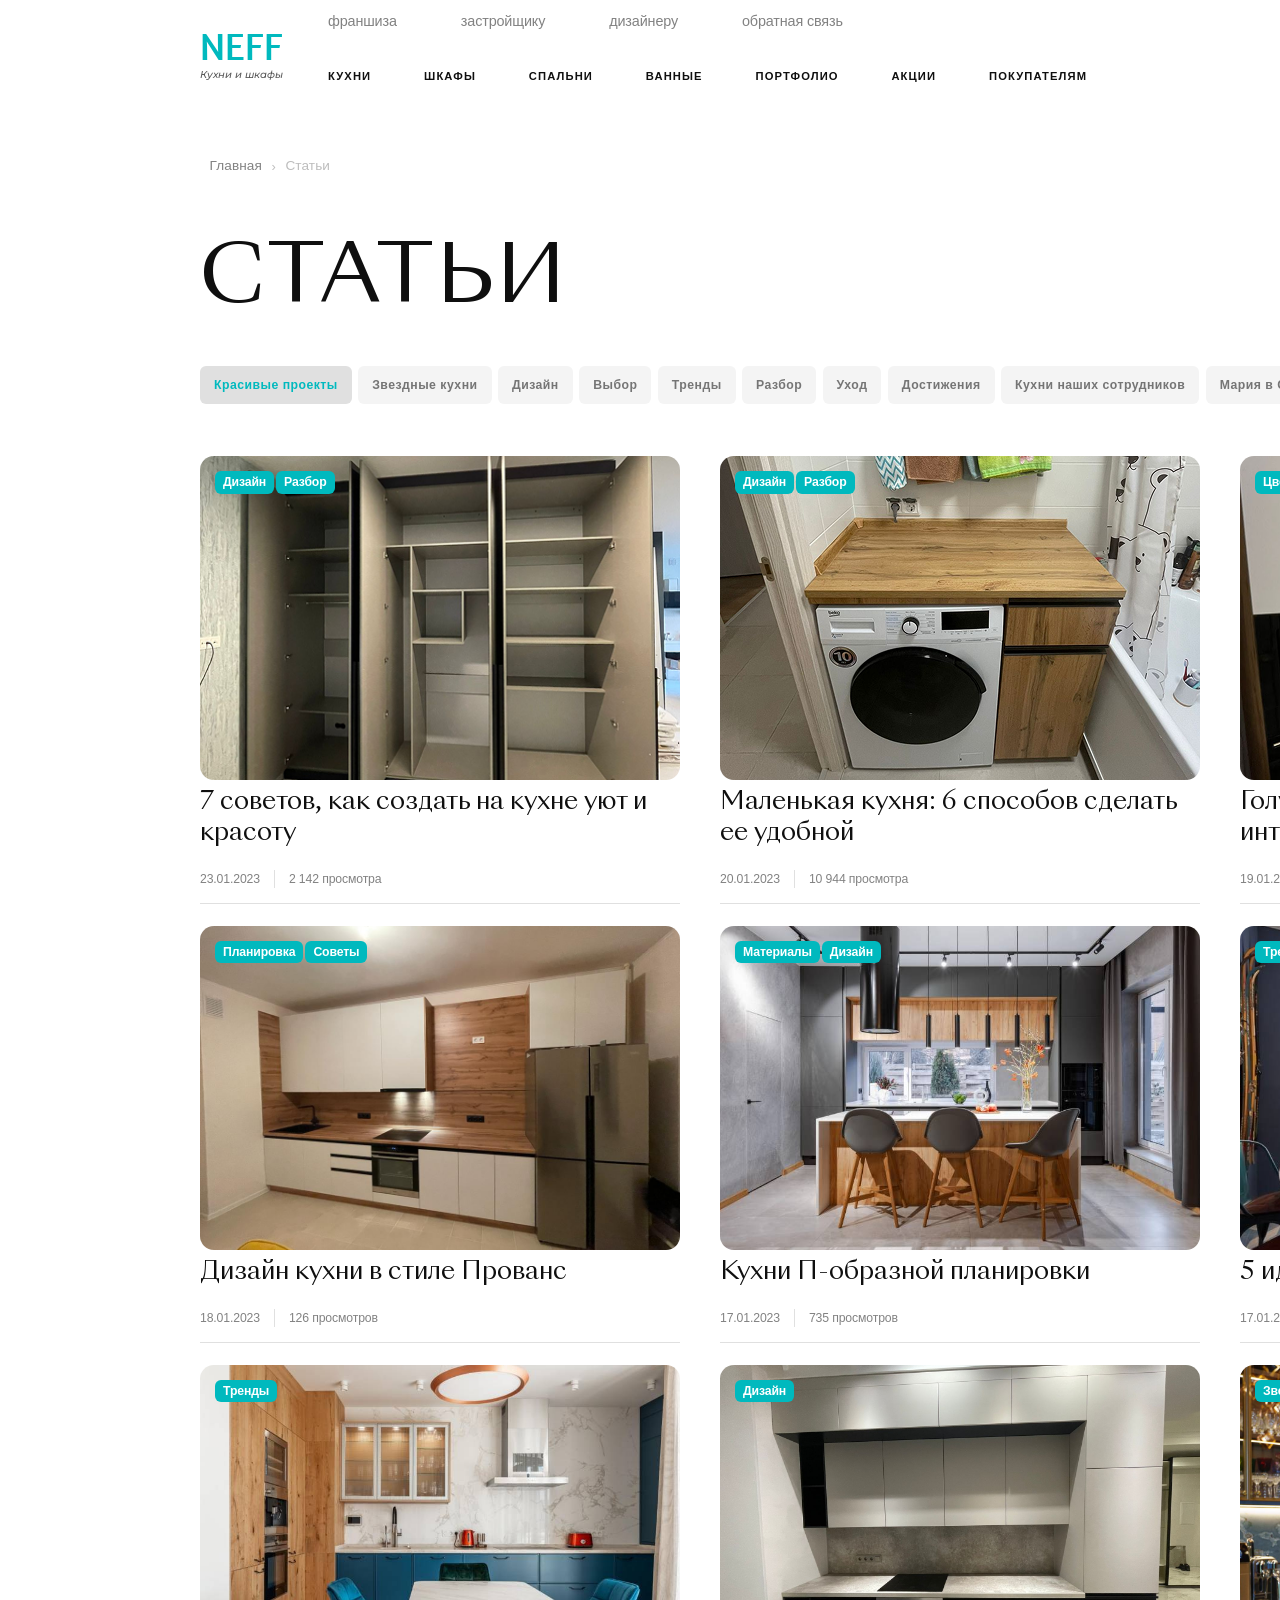
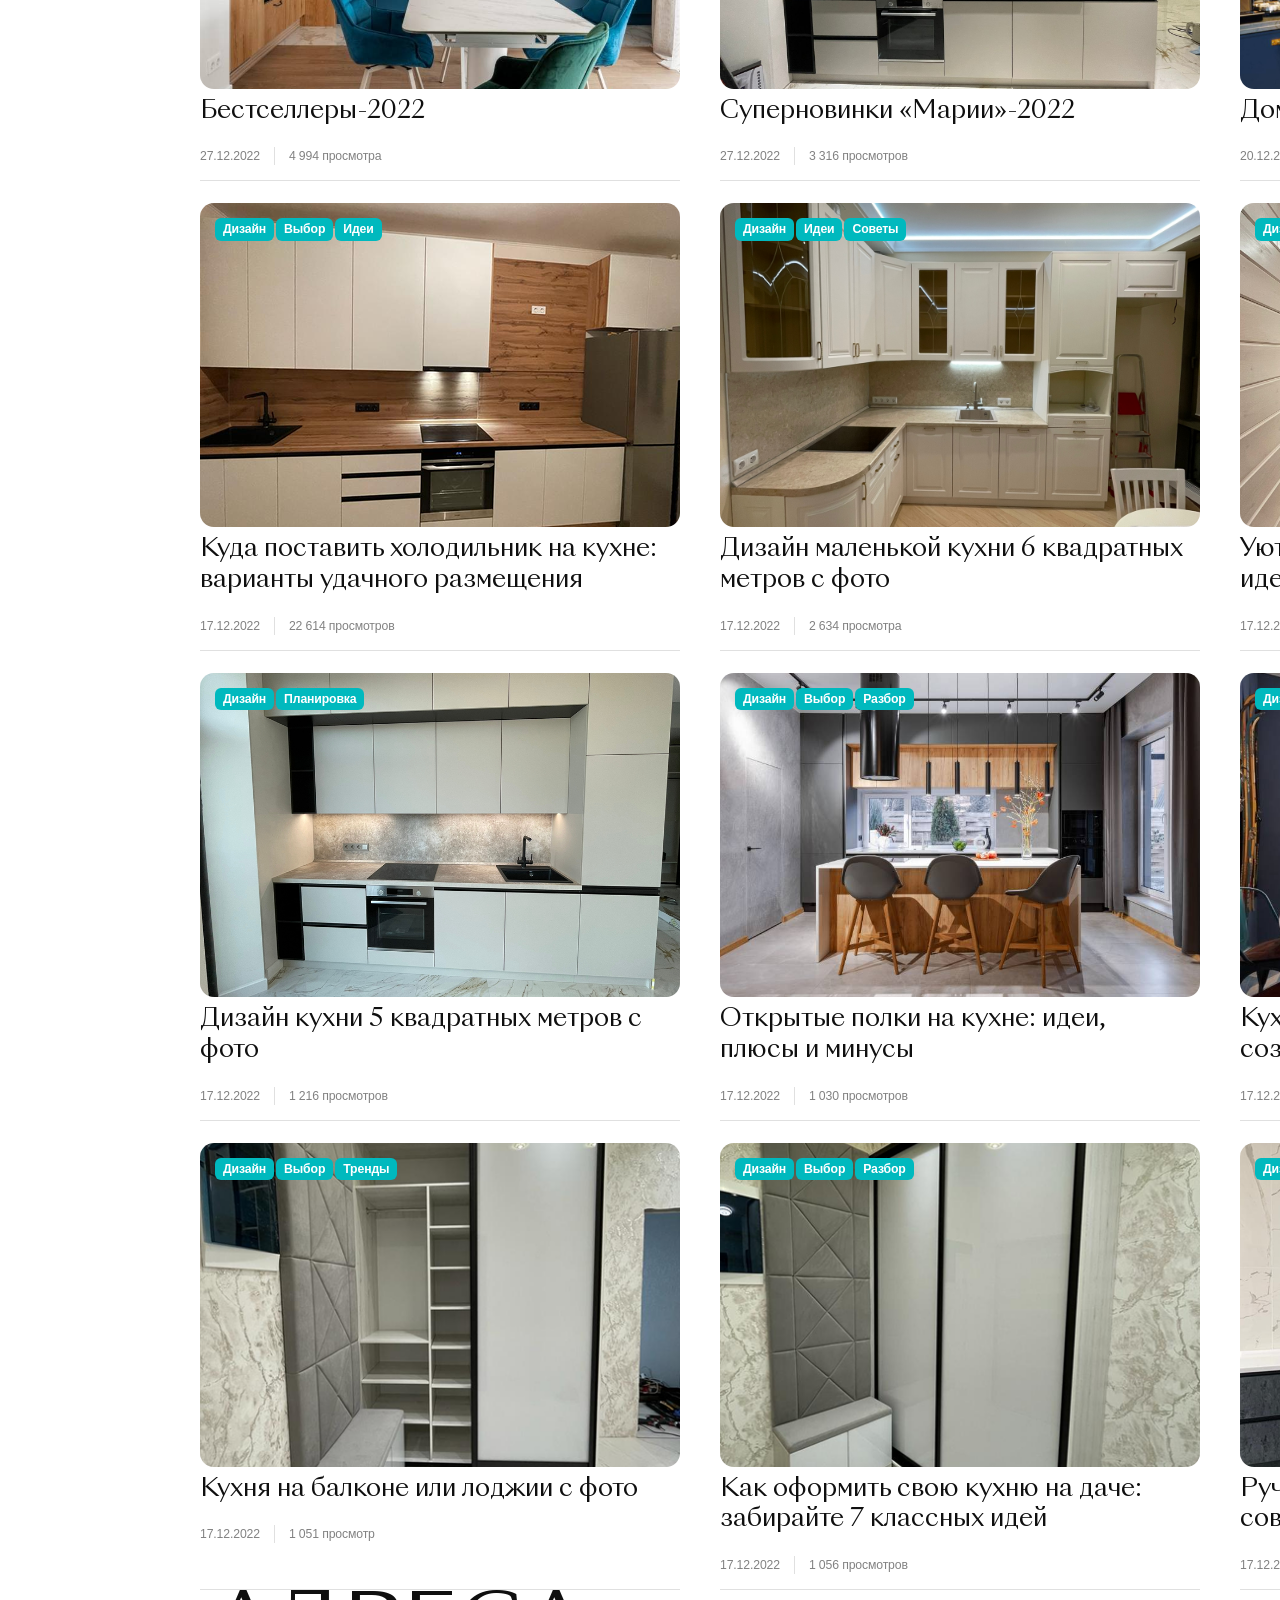
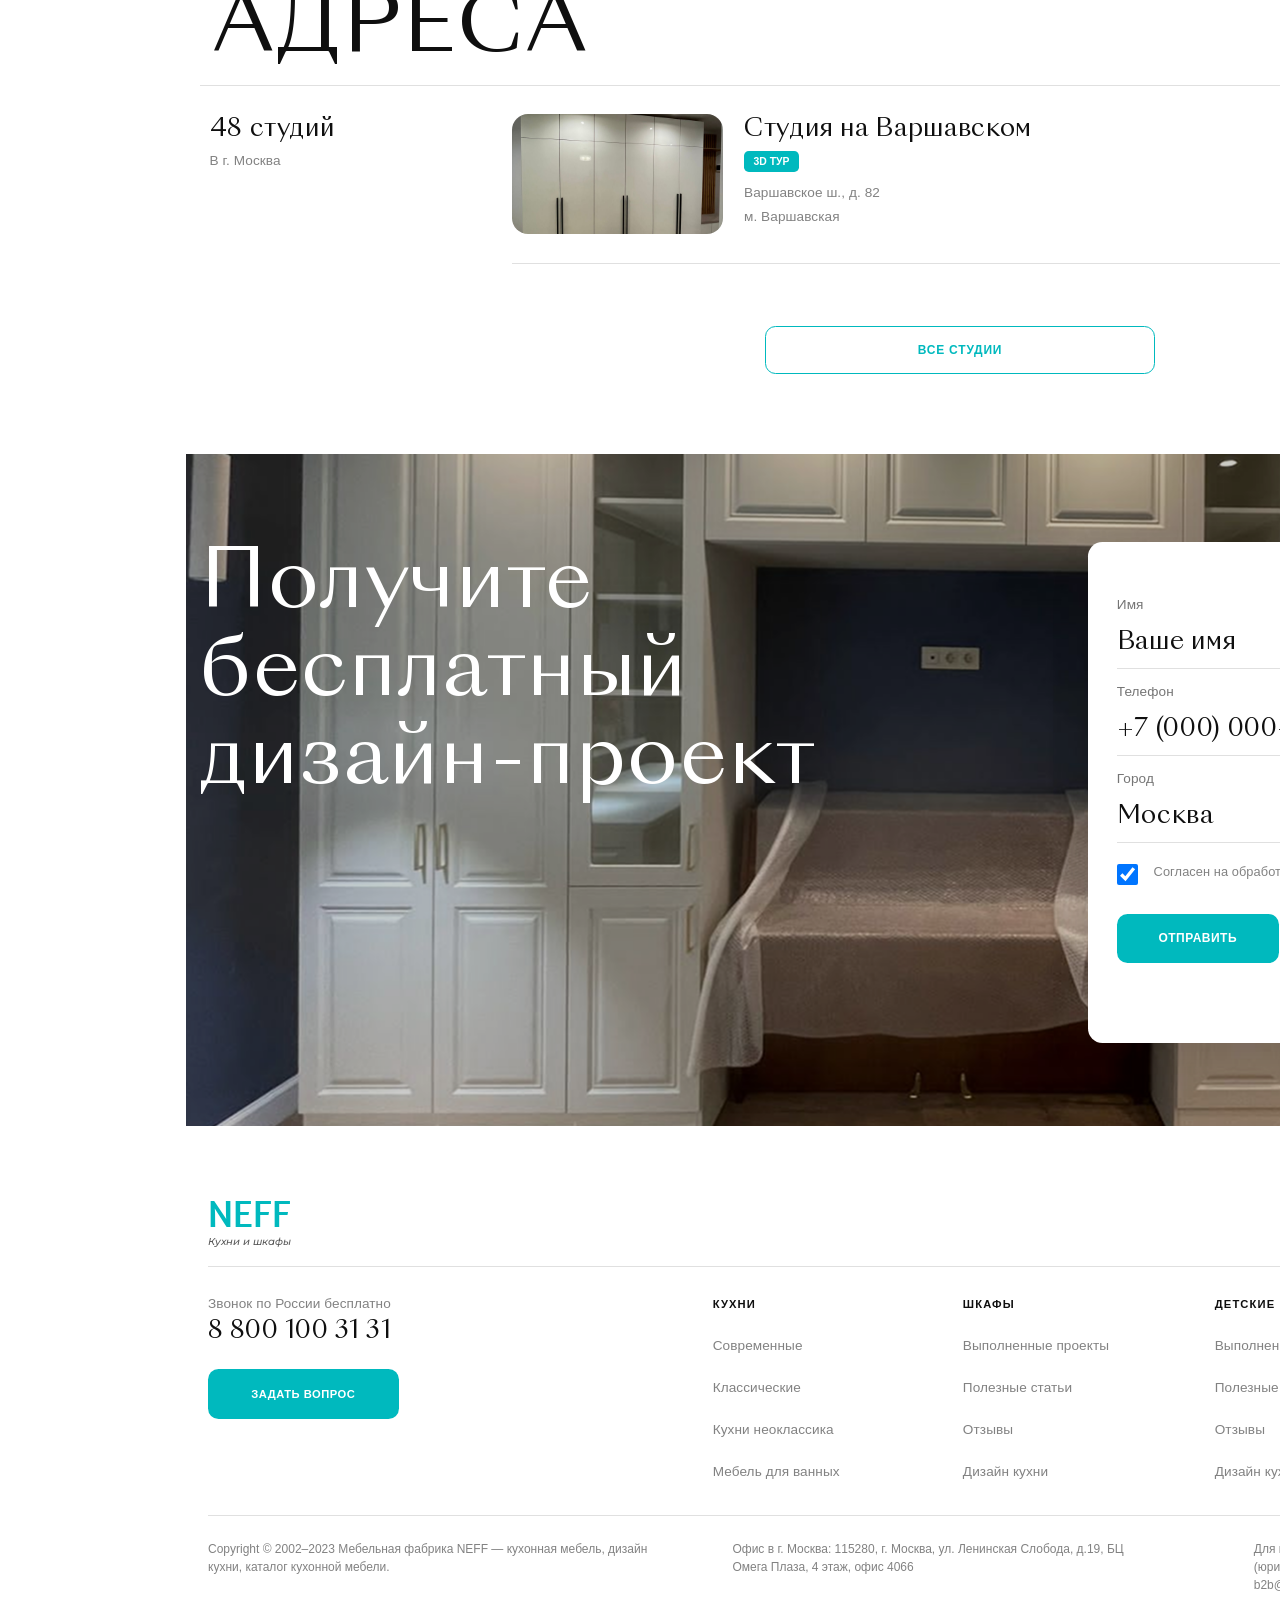
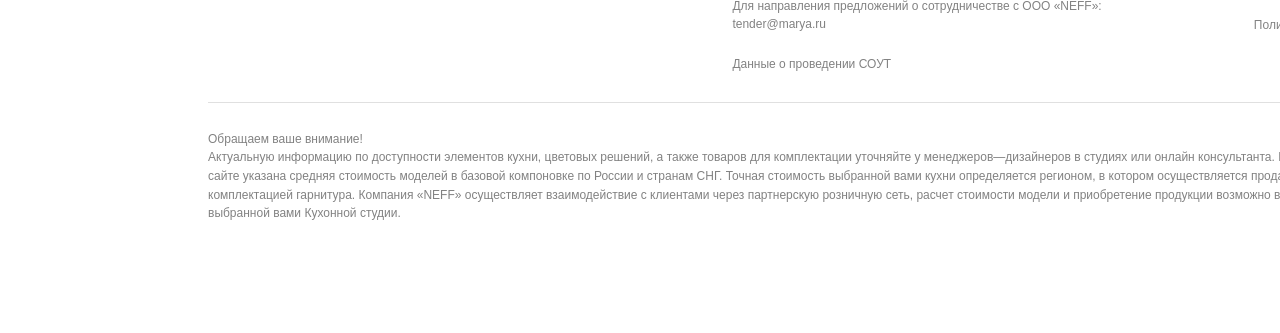
==== commit 2639ab8d: "feat: implement CRUD with user roles" ====
--- a/articles.html
+++ b/articles.html
@@ -151,16 +151,6 @@
                 </article>
             </section>
 
-            <nav class="articles-page__pagination" aria-label="Пагинация статей">
-                <span>1 - 18 из 292</span>
-                <a href="#">Начало</a>
-                <a href="#">Пред.</a>
-                <a href="#" class="active">1</a>
-                <a href="#">2</a>
-                <a href="#">3</a>
-                <a href="#">След.</a>
-                <a href="#">Конец</a>
-            </nav>
         </div>
         <section class="addresses-section articles-mobile-extra">
             <div class="container">
@@ -207,7 +197,7 @@
                 </div>
 
                 <div class="addresses-footer">
-                    <button class="btn-outline-cyan" style="padding: 1rem 9.5rem;">ВСЕ СТУДИИ</button>
+                    <button class="btn-outline-cyan">ВСЕ СТУДИИ</button>
                 </div>
             </div>
         </section>
@@ -318,7 +308,7 @@
                     <p class="secondary-section-subtitle" style="font-size: 0.75rem; letter-spacing: 0rem;">Данные о проведении СОУТ</p>
                 </div>
                 <div class="footer__info-right">
-                    <p class="secondary-section-subtitle" style="width: 27rem; font-size: 0.75rem; letter-spacing: 0rem;">Для направления запросов на изготовление мебели (юридические лица, застройщики): <br> b2b@marya.com</p>
+                    <p class="secondary-section-subtitle" style="font-size: 0.75rem; letter-spacing: 0rem;">Для направления запросов на изготовление мебели (юридические лица, застройщики): <br> b2b@marya.com</p>
                     <p class="secondary-section-subtitle" style="font-size: 0.75rem;">Политика конфиденциальности</p>
                 </div>
             </div>
--- a/themes.css
+++ b/themes.css
@@ -1,4 +1,4 @@
-:root {
+﻿:root {
     --bg-color: #ffffff;
     --section-bg: #F4F4F4;
     --card-bg: #ffffff;
@@ -92,8 +92,8 @@
 }
 
 body.visually-impaired * {
-    line-height: 1.5 !important;
-    text-align: left !important;
+    line-height: 1.5;
+    text-align: left;
 }
 
 body.visually-impaired p {
@@ -102,7 +102,7 @@
 }
 
 body.visually-impaired.vi-hide-images img {
-    display: none !important;
+    display: none;
 }
 
 body.visually-impaired.vi-hide-images img[alt] + .image-alt-text {
--- a/styles.css
+++ b/styles.css
@@ -1,4 +1,4 @@
-@font-face {
+﻿@font-face {
     font-family: 'SangBleu Sunrise';
     src: url('./fonts/sangbleu-sunrise.ttf') format('truetype'); 
     font-weight: 400;
@@ -10,15 +10,15 @@
 }
 
 html.vi-font-normal {
-    font-size: 16px !important;
+    font-size: 16px;
 }
 
 html.vi-font-large {
-    font-size: 20px !important;
+    font-size: 20px;
 }
 
 html.vi-font-xlarge {
-    font-size: 24px !important;
+    font-size: 24px;
 }
 
 * {
@@ -501,6 +501,232 @@
     cursor: pointer;
 }
 
+@media (min-width: 740px) and (max-width: 767px) {
+    .footer[style],
+    .footer {
+        padding: 0 0 25px;
+        background: var(--bg-color);
+    }
+
+    .footer .container {
+        width: 100% ;
+        max-width: 768px;
+        min-width: 0;
+        padding: 0 30px;
+        margin: 0 auto;
+    }
+
+    .footer__row {
+        display: flex;
+        width: 100%;
+        margin: 0;
+        padding: 0;
+        border-bottom: 1px solid #d5d5d5;
+    }
+
+    .footer__top {
+        height: 78px;
+        align-items: flex-start;
+        justify-content: space-between;
+        gap: 0;
+        padding-right: 0;
+    }
+
+    .footer__top .header__logo {
+        display: flex;
+        flex-direction: column;
+        padding: 10px 0 0;
+    }
+
+    .footer__top .font-logo-neff {
+        font-size: 38px;
+        line-height: 37px;
+    }
+
+    .footer__top .font-logo-subtitle {
+        margin-top: 0;
+        color: #585858;
+        font-size: 10px;
+        line-height: 12px;
+    }
+
+    .footer__socials {
+        display: flex;
+        gap: 19px;
+    }
+
+    .footer__socials .social-link {
+        display: flex;
+        align-items: center;
+        justify-content: center;
+        width: 50px;
+        height: 50px;
+        border-radius: 50%;
+        background: #f4f4f4;
+    }
+
+    .footer__socials .social-link img {
+        max-width: 20px;
+        max-height: 20px;
+        object-fit: contain;
+    }
+
+    .footer__nav[style],
+    .footer__nav {
+        display: block;
+        margin: 0 0 72px;
+        padding-top: 29px;
+        border-bottom: none;
+    }
+
+    .footer__nav-contacts {
+        display: grid;
+        grid-template-columns: 220px minmax(0, 1fr);
+        column-gap: 128px;
+        align-items: start;
+        width: 100%;
+        margin-bottom: 0;
+    }
+
+    .footer__nav-contacts .secondary-section-subtitle {
+        margin: 0;
+        color: #757575;
+        font-size: 14px;
+        line-height: 16px;
+        letter-spacing: -0.14px;
+    }
+
+    .footer__nav-contacts .font-portfolio-desc {
+        grid-column: 1;
+        margin: 1px 0 0;
+        color: var(--text-color);
+        font-size: 24.2px;
+        line-height: 37px;
+        letter-spacing: 0;
+    }
+
+    .footer-btn {
+        grid-column: 2;
+        grid-row: 1 / span 2;
+        width: 100%;
+        max-width: 330px;
+        height: 40px;
+        margin: 0;
+        padding: 0 20px;
+        border-radius: 10.5px;
+        font-size: 12.25px;
+        line-height: 14px;
+        letter-spacing: 0.3675px;
+    }
+
+    .footer__nav-cols {
+        display: block;
+        width: 100%;
+        margin-top: 91px;
+        border-top: none;
+    }
+
+    .footer__col {
+        position: relative;
+        display: flex;
+        align-items: center;
+        width: 100%;
+        height: 45px;
+        margin: 0;
+        padding: 0;
+        border-bottom: 1px solid #d5d5d5;
+    }
+
+    .footer__col h4 {
+        margin: 0;
+        color: #757575;
+        font-size: 12.25px;
+        line-height: 14px;
+        letter-spacing: -0.14px;
+    }
+
+    .footer__col a {
+        display: none;
+    }
+
+    .footer__col::before,
+    .footer__col::after {
+        content: "";
+        position: absolute;
+        right: 13px;
+        top: 50%;
+        width: 21px;
+        height: 1px;
+        background: #00b9be;
+        transform: translateY(-50%);
+    }
+
+    .footer__col::after {
+        transform: translateY(-50%) rotate(90deg);
+    }
+
+    .footer__info {
+        display: grid;
+        grid-template-columns: 306px minmax(0, 1fr);
+        column-gap: 42px;
+        row-gap: 0;
+        margin: 0;
+        padding-bottom: 33px;
+        border-bottom: 1px solid #d5d5d5;
+    }
+
+    .footer__info-left,
+    .footer__info-middle,
+    .footer__info-right {
+        width: 100%;
+        margin: 0;
+    }
+
+    .footer__info-left {
+        grid-column: 1;
+        grid-row: 1;
+    }
+
+    .footer__info-middle {
+        grid-column: 1;
+        grid-row: 2;
+        display: flex;
+        flex-direction: column;
+        gap: 37px;
+        margin-top: 36px;
+    }
+
+    .footer__info-right {
+        grid-column: 2;
+        grid-row: 1 / span 2;
+        display: flex;
+        flex-direction: column;
+        gap: 54px;
+    }
+
+    .footer__info .secondary-section-subtitle[style],
+    .footer__warning .secondary-section-subtitle[style],
+    .footer__info-right .secondary-section-subtitle[style] {
+        width: 100%;
+        color: #757575;
+        font-size: 12.25px;
+        line-height: 18.375px;
+        letter-spacing: -0.14px;
+    }
+
+    .footer__warning {
+        display: block;
+        width: 100%;
+        margin: 18px 0 0;
+        padding: 0;
+        border-bottom: none;
+    }
+
+    .footer__warning .secondary-section-subtitle[style] {
+        width: 354px;
+    }
+}
+
 .dot.active {
     background: #ffffff;
 }
@@ -649,6 +875,9 @@
 }
 
 .btn-outline-cyan {
+    display: inline-flex;
+    align-items: center;
+    justify-content: center;
     background: transparent;
     border: 1px solid #00B9BE;
     color: #00B9BE;
@@ -659,6 +888,8 @@
     font-weight: 700;
     letter-spacing: 0.05rem;
     text-transform: uppercase;
+    text-decoration: none;
+    white-space: nowrap;
     cursor: pointer;
     transition: 0.3s;
 }
@@ -2123,6 +2354,261 @@
     max-width: 100%;
     overflow-wrap: anywhere;
 }
+@media (min-width: 740px) and (max-width: 1024px) {
+    .footer[style],
+    .footer {
+        padding: 0 0 25px;
+        background: var(--bg-color);
+    }
+
+    .footer .container {
+        width: 100%;
+        max-width: 768px;
+        min-width: 0;
+        padding: 0 30px;
+        margin: 0 auto;
+    }
+
+    .footer__row {
+        display: flex;
+        width: 100%;
+        margin: 0;
+        padding: 0;
+        border-bottom: 1px solid #d5d5d5;
+    }
+
+    .footer__top {
+        height: 78px;
+        align-items: flex-start;
+        justify-content: space-between;
+        padding-right: 0;
+    }
+
+    .footer__top .header__logo {
+        display: flex;
+        flex-direction: column;
+        padding: 10px 0 0;
+    }
+
+    .footer__top .font-logo-neff {
+        font-size: 38px;
+        line-height: 37px;
+    }
+
+    .footer__top .font-logo-subtitle {
+        margin-top: 0;
+        color: #585858;
+        font-size: 10px;
+        line-height: 12px;
+    }
+
+    .footer__socials {
+        display: flex;
+        gap: 19px;
+    }
+
+    .footer__socials .social-link {
+        display: flex;
+        align-items: center;
+        justify-content: center;
+        width: 50px;
+        height: 50px;
+        border-radius: 50%;
+        background: #f4f4f4;
+    }
+
+    .footer__socials .social-link img {
+        max-width: 20px;
+        max-height: 20px;
+        object-fit: contain;
+    }
+
+    .footer__nav[style],
+    .footer__nav {
+        display: block;
+        margin: 0 0 72px;
+        padding-top: 29px;
+        border-bottom: none;
+    }
+
+    .footer__nav-contacts {
+        display: grid;
+        grid-template-columns: 220px minmax(0, 1fr);
+        column-gap: 128px;
+        align-items: start;
+        width: 100%;
+    }
+
+    .footer__nav-contacts .secondary-section-subtitle {
+        margin: 0;
+        color: #757575;
+        font-size: 14px;
+        line-height: 16px;
+        letter-spacing: -0.14px;
+    }
+
+    .footer__nav-contacts .font-portfolio-desc {
+        grid-column: 1;
+        margin: 1px 0 0;
+        color: var(--text-color);
+        font-size: 24.2px;
+        line-height: 37px;
+        letter-spacing: 0;
+    }
+
+    .footer-btn {
+        grid-column: 2;
+        grid-row: 1 / span 2;
+        width: 100%;
+        max-width: 330px;
+        height: 40px;
+        margin: 0;
+        padding: 0 20px;
+        border-radius: 10.5px;
+        font-size: 12.25px;
+        line-height: 14px;
+        letter-spacing: 0.3675px;
+    }
+
+    .footer__nav-cols {
+        display: block;
+        width: 100%;
+        margin-top: 91px;
+    }
+
+    .footer__col {
+        position: relative;
+        display: flex;
+        align-items: center;
+        width: 100%;
+        height: 45px;
+        margin: 0;
+        padding: 0;
+        border-bottom: 1px solid #d5d5d5;
+    }
+
+    .footer__col h4 {
+        margin: 0;
+        color: #757575;
+        font-size: 12.25px;
+        line-height: 14px;
+        letter-spacing: -0.14px;
+    }
+
+    .footer__col a {
+        display: none;
+    }
+
+    .footer__col::before,
+    .footer__col::after {
+        content: "";
+        position: absolute;
+        right: 13px;
+        top: 50%;
+        width: 21px;
+        height: 1px;
+        background: #00b9be;
+        transform: translateY(-50%);
+    }
+
+    .footer__col::after {
+        transform: translateY(-50%) rotate(90deg);
+    }
+
+    .footer__info {
+        display: grid;
+        grid-template-columns: 306px minmax(0, 1fr);
+        column-gap: 42px;
+        row-gap: 0;
+        margin: 0;
+        padding-bottom: 33px;
+        border-bottom: 1px solid #d5d5d5;
+    }
+
+    .footer__info-left,
+    .footer__info-middle,
+    .footer__info-right {
+        width: 100%;
+        margin: 0;
+    }
+
+    .footer__info-left {
+        grid-column: 1;
+        grid-row: 1;
+    }
+
+    .footer__info-middle {
+        grid-column: 1;
+        grid-row: 2;
+        display: flex;
+        flex-direction: column;
+        gap: 37px;
+        margin-top: 36px;
+    }
+
+    .footer__info-right {
+        grid-column: 2;
+        grid-row: 1 / span 2;
+        display: flex;
+        flex-direction: column;
+        gap: 54px;
+    }
+
+    .footer__info .secondary-section-subtitle[style],
+    .footer__warning .secondary-section-subtitle[style],
+    .footer__info-right .secondary-section-subtitle[style] {
+        width: 100%;
+        color: #757575;
+        font-size: 12.25px;
+        line-height: 18.375px;
+        letter-spacing: -0.14px;
+    }
+
+    .footer__info-right a {
+        text-decoration: underline;
+    }
+
+    .footer__warning {
+        display: block;
+        width: 100%;
+        margin: 18px 0 0;
+        padding: 0;
+        border-bottom: none;
+    }
+
+    .footer__warning .secondary-section-subtitle[style] {
+        width: 354px;
+    }
+}
+
+@media (min-width: 740px) and (max-width: 1024px) {
+    .footer .footer__top {
+        flex-direction: row;
+        gap: 0;
+        margin-bottom: 0;
+    }
+
+    .footer .footer__nav-contacts {
+        margin-bottom: 0;
+    }
+
+    .footer .footer__col {
+        flex-direction: row;
+        gap: 0;
+    }
+
+    .footer .footer__info {
+        justify-content: initial;
+    }
+
+    .footer .footer__warning .secondary-section-subtitle[style] {
+        width: 354px;
+        color: #757575;
+        font-size: 12.25px;
+        line-height: 18.375px;
+        letter-spacing: -0.14px;
+    }
+}
 
 @media (max-width: 767px) {
     html {
@@ -2130,7 +2616,7 @@
     }
 
     body {
-        min-width: 0 !important;
+        min-width: 0;
         width: 100%;
         overflow-x: hidden;
         background: var(--bg-color);
@@ -2141,19 +2627,19 @@
     }
 
     .container {
-        width: 100% !important;
-        max-width: 360px !important;
-        min-width: 0 !important;
-        padding: 0 15px !important;
-        margin: 0 !important;
+        width: 100%;
+        max-width: 360px;
+        min-width: 0;
+        padding: 0 15px;
+        margin: 0;
     }
 
     .font-heading-huge,
     .section-title,
     .font-heading-secondary {
-        font-size: 28px !important;
-        line-height: 34px !important;
-        letter-spacing: 0 !important;
+        font-size: 28px;
+        line-height: 34px;
+        letter-spacing: 0;
     }
 
     .font-heading-huge {
@@ -2162,25 +2648,25 @@
 
     .font-portfolio-desc,
     .font-card-title {
-        font-size: 18px !important;
-        line-height: 21px !important;
-        letter-spacing: 0 !important;
+        font-size: 18px;
+        line-height: 21px;
+        letter-spacing: 0;
     }
 
     .secondary-section-subtitle,
     .section-subtitle {
-        font-size: 14px !important;
-        line-height: 21px !important;
-        letter-spacing: -0.14px !important;
+        font-size: 14px;
+        line-height: 21px;
+        letter-spacing: -0.14px;
     }
 
     .font-tab,
     .article-tab,
     .font-link-blue {
-        font-size: 12.25px !important;
-        line-height: 14px !important;
-        letter-spacing: 0.3675px !important;
-        font-weight: 700 !important;
+        font-size: 12.25px;
+        line-height: 14px;
+        letter-spacing: 0.3675px;
+        font-weight: 700;
         text-transform: uppercase;
     }
 
@@ -2189,17 +2675,17 @@
     .btn-outline-dark,
     .design-form__btn,
     .design-submit-btn {
-        display: flex !important;
+        display: flex;
         align-items: center;
         justify-content: center;
-        width: 100% !important;
-        min-width: 0 !important;
-        height: 50px !important;
-        padding: 0 20px !important;
-        border-radius: 10.5px !important;
-        font-size: 12.25px !important;
-        line-height: 14px !important;
-        letter-spacing: 0.3675px !important;
+        width: 100%;
+        min-width: 0;
+        height: 50px;
+        padding: 0 20px;
+        border-radius: 10.5px;
+        font-size: 12.25px;
+        line-height: 14px;
+        letter-spacing: 0.3675px;
         white-space: nowrap;
         text-align: center;
         text-decoration: none;
@@ -2210,110 +2696,110 @@
     .header__nav,
     .header__contacts,
     .header .settings-controls {
-        display: none !important;
+        display: none;
     }
 
     .header {
-        height: 50px !important;
+        height: 50px;
         background: var(--bg-color);
         z-index: 20;
     }
 
     .header__container {
-        height: 50px !important;
-        display: flex !important;
-        align-items: center !important;
-        justify-content: space-between !important;
-        padding: 5px 15px !important;
+        height: 50px;
+        display: flex;
+        align-items: center;
+        justify-content: space-between;
+        padding: 5px 15px;
     }
 
     .header__logo {
-        min-width: 70px !important;
-        padding: 0 !important;
+        min-width: 70px;
+        padding: 0;
     }
 
     .font-logo-neff {
-        font-size: 32px !important;
-        line-height: 27px !important;
+        font-size: 32px;
+        line-height: 27px;
     }
 
     .font-logo-subtitle {
-        margin-left: 2px !important;
-        margin-top: 3px !important;
-        font-size: 8px !important;
-        line-height: 10px !important;
+        margin-left: 2px;
+        margin-top: 3px;
+        font-size: 8px;
+        line-height: 10px;
     }
 
     .burger-menu {
-        display: flex !important;
-        width: 36px !important;
-        height: 32px !important;
-        padding: 8px 5px !important;
-        flex-direction: column !important;
-        justify-content: space-between !important;
+        display: flex;
+        width: 36px;
+        height: 32px;
+        padding: 8px 5px;
+        flex-direction: column;
+        justify-content: space-between;
         cursor: pointer;
     }
 
     .burger-menu span {
-        display: block !important;
-        width: 26px !important;
-        height: 2px !important;
+        display: block;
+        width: 26px;
+        height: 2px;
         border-radius: 2px;
-        background: #585858 !important;
+        background: #585858;
     }
 
     .addresses-section,
     .addresses-main {
-        margin: 0 !important;
-        padding: 49px 0 0 !important;
+        margin: 0;
+        padding: 49px 0 0;
         background: var(--bg-color);
     }
 
     .addresses-header {
-        height: auto !important;
-        margin: 0 0 25px !important;
-        padding: 0 0 15px !important;
-        border-bottom: 1px solid #e1e1e1 !important;
+        height: auto;
+        margin: 0 0 25px;
+        padding: 0 0 15px;
+        border-bottom: 1px solid #e1e1e1;
     }
 
     .addresses-body,
     .addresses-layout {
-        display: block !important;
-        padding: 0 !important;
-        gap: 0 !important;
+        display: block;
+        padding: 0;
+        gap: 0;
     }
 
     .addresses-sidebar {
-        width: 100% !important;
-        margin: 0 0 21px !important;
+        width: 100%;
+        margin: 0 0 21px;
     }
 
     .addresses-sidebar .font-portfolio-desc {
-        margin: 0 0 5px !important;
-        text-align: left !important;
+        margin: 0 0 5px;
+        text-align: left;
     }
 
     .address-card,
     .address-item {
-        width: 100% !important;
-        padding: 0 0 25px !important;
-        border-bottom: 1px solid #e1e1e1 !important;
+        width: 100%;
+        padding: 0 0 25px;
+        border-bottom: 1px solid #e1e1e1;
     }
 
     .address-card__main,
     .address-item {
-        display: grid !important;
-        grid-template-columns: 125px 1fr !important;
-        gap: 14px 15px !important;
-        align-items: start !important;
-        padding: 0 !important;
+        display: grid;
+        grid-template-columns: 125px 1fr;
+        gap: 14px 15px;
+        align-items: start;
+        padding: 0;
     }
 
     .address-card__img,
     .address-item__img {
-        width: 125px !important;
-        height: 123px !important;
-        border-radius: 14px !important;
+        width: 125px;
+        height: 123px;
+        border-radius: 14px;
         overflow: hidden;
     }
 
@@ -2327,245 +2813,245 @@
 
     .address-card__info,
     .address-item__text {
-        display: flex !important;
-        flex-direction: column !important;
-        gap: 7px !important;
-        margin: 0 !important;
+        display: flex;
+        flex-direction: column;
+        gap: 7px;
+        margin: 0;
     }
 
     .address-card__info .font-portfolio-desc,
     .address-item__text .font-portfolio-desc {
-        margin: 0 !important;
-        text-align: left !important;
+        margin: 0;
+        text-align: left;
     }
 
     .tour-badge {
         width: fit-content;
-        margin: 0 !important;
-        padding: 5px 9px !important;
-        border-radius: 5px !important;
-        font-size: 10px !important;
-        line-height: 12px !important;
-        letter-spacing: 0.3px !important;
+        margin: 0;
+        padding: 5px 9px;
+        border-radius: 5px;
+        font-size: 10px;
+        line-height: 12px;
+        letter-spacing: 0.3px;
     }
 
     .address-details {
-        margin-top: 0 !important;
+        margin-top: 0;
     }
 
     .address-card__meta,
     .address-item__contacts,
     .address-card__action {
-        display: none !important;
+        display: none;
     }
 
     .addresses-footer {
-        display: flex !important;
-        justify-content: center !important;
-        margin-top: 25px !important;
-        padding: 0 !important;
+        display: flex;
+        justify-content: center;
+        margin-top: 25px;
+        padding: 0;
     }
 
     .addresses-footer .btn-outline-cyan[style] {
-        width: 330px !important;
-        padding: 0 20px !important;
+        width: 330px;
+        padding: 0 20px;
     }
 
     .get-design-section,
     .design-order {
-        display: block !important;
-        min-height: 0 !important;
-        margin: 50px 0 0 !important;
-        padding: 0 !important;
-        background-image: url("./Assets/img/design-bg.png") !important;
-        background-size: 404px 190px !important;
-        background-position: top center !important;
-        background-repeat: no-repeat !important;
-        background-attachment: scroll !important;
+        display: block;
+        min-height: 0;
+        margin: 50px 0 0;
+        padding: 0;
+        background-image: url("./Assets/img/design-bg.png");
+        background-size: 404px 190px;
+        background-position: top center;
+        background-repeat: no-repeat;
+        background-attachment: scroll;
     }
 
     .design-wrapper,
     .design-order__container {
-        display: flex !important;
-        flex-direction: column !important;
-        padding: 0 !important;
+        display: flex;
+        flex-direction: column;
+        padding: 0;
     }
 
     .design-info,
     .design-order__info {
         order: 1;
-        width: 100% !important;
-        padding: 219px 15px 0 !important;
-        flex: none !important;
+        width: 100%;
+        padding: 219px 15px 0;
+        flex: none;
     }
 
     .design-title,
     .design-order__info .font-heading-huge {
-        width: 330px !important;
-        color: var(--text-color) !important;
-        font-size: 28px !important;
-        line-height: 34px !important;
-        letter-spacing: 0 !important;
-        text-transform: none !important;
+        width: 330px;
+        color: var(--text-color);
+        font-size: 28px;
+        line-height: 34px;
+        letter-spacing: 0;
+        text-transform: none;
     }
 
     .design-card,
     .design-order__card {
         order: 2;
-        width: 100% !important;
-        max-height: none !important;
-        margin: 0 !important;
-        padding: 18px 15px 0 20px !important;
-        border-radius: 14px !important;
-        background: var(--bg-color) !important;
-        box-shadow: none !important;
+        width: 100%;
+        max-height: none;
+        margin: 0;
+        padding: 18px 15px 0 20px;
+        border-radius: 14px;
+        background: var(--bg-color);
+        box-shadow: none;
     }
 
     .design-card form,
     .design-form {
-        gap: 0 !important;
+        gap: 0;
     }
 
     .form-group,
     .design-form__group {
-        margin: 0 !important;
-        padding: 0 0 13px !important;
-        border-bottom: 1px solid #e1e1e1 !important;
-        gap: 5px !important;
+        margin: 0;
+        padding: 0 0 13px;
+        border-bottom: 1px solid #e1e1e1;
+        gap: 5px;
     }
 
     .form-group + .form-group,
     .design-form__group + .design-form__group {
-        margin-top: 14px !important;
+        margin-top: 14px;
     }
 
     .form-input,
     .form-select,
     .design-form__input,
     .design-form__select {
-        width: 100% !important;
-        padding: 0 !important;
-        font-size: 18px !important;
-        line-height: 21px !important;
-        letter-spacing: 0 !important;
+        width: 100%;
+        padding: 0;
+        font-size: 18px;
+        line-height: 21px;
+        letter-spacing: 0;
     }
 
     .select-custom-icon,
     .design-form__select-custom-icon {
-        right: 0 !important;
-        top: 50% !important;
-        transform: translateY(-50%) !important;
+        right: 0;
+        top: 50%;
+        transform: translateY(-50%);
     }
 
     .form-agreement,
     .design-form__agreement {
-        display: flex !important;
-        align-items: flex-start !important;
-        gap: 12px !important;
-        margin: 18px 0 18px !important;
-        padding: 0 !important;
+        display: flex;
+        align-items: flex-start;
+        gap: 12px;
+        margin: 18px 0 18px;
+        padding: 0;
     }
 
     .agreement-text,
     .design-form__agreement p {
-        font-size: 12px !important;
-        line-height: 18px !important;
-        letter-spacing: 0 !important;
+        font-size: 12px;
+        line-height: 18px;
+        letter-spacing: 0;
     }
 
     .design-submit-btn,
     .design-form__btn {
-        margin-top: 0 !important;
+        margin-top: 0;
     }
 
     .footer {
-        padding: 50px 0 30px !important;
+        padding: 50px 0 30px;
         background: var(--bg-color);
     }
 
     .footer .container {
-        padding: 0 15px !important;
+        padding: 0 15px;
     }
 
     .footer__row {
-        display: block !important;
-        width: 100% !important;
-        margin: 0 !important;
-        padding: 0 !important;
-        border-bottom: none !important;
+        display: block;
+        width: 100%;
+        margin: 0;
+        padding: 0;
+        border-bottom: none;
     }
 
     .footer__top {
-        display: flex !important;
-        flex-direction: row-reverse !important;
-        justify-content: flex-end !important;
-        align-items: center !important;
-        gap: 20px !important;
-        margin-bottom: 33px !important;
-        padding-right: 0 !important;
+        display: flex;
+        flex-direction: row-reverse;
+        justify-content: flex-end;
+        align-items: center;
+        gap: 20px;
+        margin-bottom: 33px;
+        padding-right: 0;
     }
 
     .footer__top .header__logo {
-        display: none !important;
+        display: none;
     }
 
     .footer__socials {
-        display: flex !important;
-        gap: 20px !important;
+        display: flex;
+        gap: 20px;
     }
 
     .social-link {
-        width: 50px !important;
-        height: 50px !important;
-        display: flex !important;
-        align-items: center !important;
-        justify-content: center !important;
-        border-radius: 50% !important;
-        background: #f4f4f4 !important;
+        width: 50px;
+        height: 50px;
+        display: flex;
+        align-items: center;
+        justify-content: center;
+        border-radius: 50%;
+        background: #f4f4f4;
     }
 
     .footer__nav {
-        margin-bottom: 25px !important;
-        justify-content: initial !important;
+        margin-bottom: 25px;
+        justify-content: initial;
     }
 
     .footer__nav-contacts {
-        width: 100% !important;
-        margin-bottom: 22px !important;
+        width: 100%;
+        margin-bottom: 22px;
     }
 
     .footer__nav-contacts .font-portfolio-desc {
-        font-size: 24.2px !important;
-        line-height: 37px !important;
+        font-size: 24.2px;
+        line-height: 37px;
     }
 
     .footer-btn {
-        width: 100% !important;
-        height: 42px !important;
-        margin-top: 0 !important;
+        width: 100%;
+        height: 42px;
+        margin-top: 0;
     }
 
     .footer__nav-cols {
-        display: block !important;
-        width: 100% !important;
-        margin-top: 30px !important;
-        border-top: 1px solid #e1e1e1 !important;
+        display: block;
+        width: 100%;
+        margin-top: 30px;
+        border-top: 1px solid #e1e1e1;
     }
 
     .footer__col {
-        position: relative !important;
-        display: block !important;
-        margin: 0 !important;
-        padding: 13px 0 14px !important;
-        border-bottom: 1px solid #e1e1e1 !important;
+        position: relative;
+        display: block;
+        margin: 0;
+        padding: 13px 0 14px;
+        border-bottom: 1px solid #e1e1e1;
     }
 
     .footer__col h4 {
-        color: #757575 !important;
+        color: #757575;
     }
 
     .footer__col a {
-        display: none !important;
+        display: none;
     }
 
     .footer__col::after {
@@ -2580,40 +3066,266 @@
     }
 
     .footer__info {
-        display: flex !important;
-        flex-direction: column !important;
-        gap: 25px !important;
-        margin-top: 33px !important;
-        margin-bottom: 0 !important;
+        display: flex;
+        flex-direction: column;
+        gap: 25px;
+        margin-top: 33px;
+        margin-bottom: 0;
     }
 
     .footer__info-left,
     .footer__info-middle,
     .footer__info-right,
     .footer__warning {
-        width: 100% !important;
-        margin: 0 !important;
+        width: 100%;
+        margin: 0;
     }
 
     .footer__info-middle,
     .footer__info-right {
-        gap: 16px !important;
+        gap: 16px;
     }
 
     .footer__warning {
-        margin-top: 20px !important;
-        display: block !important;
-        overflow: visible !important;
-        padding-bottom: 0 !important;
-        width: 330px !important;
+        margin-top: 20px;
+        display: block;
+        overflow: visible;
+        padding-bottom: 0;
+        width: 330px;
     }
 
     .footer__info .secondary-section-subtitle[style],
     .footer__warning .secondary-section-subtitle[style] {
-        width: 100% !important;
-        font-size: 12px !important;
-        line-height: 18px !important;
-        letter-spacing: 0 !important;
-    }
-}
-
+        width: 100%;
+        font-size: 12px;
+        line-height: 18px;
+        letter-spacing: 0;
+    }
+}
+
+@media (min-width: 740px) and (max-width: 767px) {
+    .footer[style],
+    .footer {
+        padding: 0 0 25px;
+        background: var(--bg-color);
+    }
+
+    .footer .container {
+        width: 100%;
+        max-width: 768px;
+        min-width: 0;
+        padding: 0 30px;
+        margin: 0 auto;
+    }
+
+    .footer__row {
+        display: flex;
+        width: 100%;
+        margin: 0;
+        padding: 0;
+        border-bottom: 1px solid #d5d5d5;
+    }
+
+    .footer__top {
+        height: 78px;
+        align-items: flex-start;
+        justify-content: space-between;
+        gap: 0;
+        padding-right: 0;
+    }
+
+    .footer__top .header__logo {
+        display: flex;
+        flex-direction: column;
+        padding: 10px 0 0;
+    }
+
+    .footer__top .font-logo-neff {
+        font-size: 38px;
+        line-height: 37px;
+    }
+
+    .footer__top .font-logo-subtitle {
+        margin-top: 0;
+        color: #585858;
+        font-size: 10px;
+        line-height: 12px;
+    }
+
+    .footer__socials {
+        display: flex;
+        gap: 19px;
+    }
+
+    .footer__socials .social-link {
+        display: flex;
+        align-items: center;
+        justify-content: center;
+        width: 50px;
+        height: 50px;
+        border-radius: 50%;
+        background: #f4f4f4;
+    }
+
+    .footer__socials .social-link img {
+        max-width: 20px;
+        max-height: 20px;
+        object-fit: contain;
+    }
+
+    .footer__nav[style],
+    .footer__nav {
+        display: block;
+        margin: 0 0 72px;
+        padding-top: 29px;
+        border-bottom: none;
+    }
+
+    .footer__nav-contacts {
+        display: grid;
+        grid-template-columns: 220px minmax(0, 1fr);
+        column-gap: 128px;
+        align-items: start;
+        width: 100%;
+        margin-bottom: 0;
+    }
+
+    .footer__nav-contacts .secondary-section-subtitle {
+        margin: 0;
+        color: #757575;
+        font-size: 14px;
+        line-height: 16px;
+        letter-spacing: -0.14px;
+    }
+
+    .footer__nav-contacts .font-portfolio-desc {
+        grid-column: 1;
+        margin: 1px 0 0;
+        color: var(--text-color);
+        font-size: 24.2px;
+        line-height: 37px;
+        letter-spacing: 0;
+    }
+
+    .footer-btn {
+        grid-column: 2;
+        grid-row: 1 / span 2;
+        width: 100%;
+        max-width: 330px;
+        height: 40px;
+        margin: 0;
+        padding: 0 20px;
+        border-radius: 10.5px;
+        font-size: 12.25px;
+        line-height: 14px;
+        letter-spacing: 0.3675px;
+    }
+
+    .footer__nav-cols {
+        display: block;
+        width: 100%;
+        margin-top: 91px;
+        border-top: none;
+    }
+
+    .footer__col {
+        position: relative;
+        display: flex;
+        align-items: center;
+        width: 100%;
+        height: 45px;
+        margin: 0;
+        padding: 0;
+        border-bottom: 1px solid #d5d5d5;
+    }
+
+    .footer__col h4 {
+        margin: 0;
+        color: #757575;
+        font-size: 12.25px;
+        line-height: 14px;
+        letter-spacing: -0.14px;
+    }
+
+    .footer__col a {
+        display: none;
+    }
+
+    .footer__col::before,
+    .footer__col::after {
+        content: "";
+        position: absolute;
+        right: 13px;
+        top: 50%;
+        width: 21px;
+        height: 1px;
+        background: #00b9be;
+        transform: translateY(-50%);
+    }
+
+    .footer__col::after {
+        transform: translateY(-50%) rotate(90deg);
+    }
+
+    .footer__info {
+        display: grid;
+        grid-template-columns: 306px minmax(0, 1fr);
+        column-gap: 42px;
+        row-gap: 0;
+        margin: 0;
+        padding-bottom: 33px;
+        border-bottom: 1px solid #d5d5d5;
+    }
+
+    .footer__info-left,
+    .footer__info-middle,
+    .footer__info-right {
+        width: 100%;
+        margin: 0;
+    }
+
+    .footer__info-left {
+        grid-column: 1;
+        grid-row: 1;
+    }
+
+    .footer__info-middle {
+        grid-column: 1;
+        grid-row: 2;
+        display: flex;
+        flex-direction: column;
+        gap: 37px;
+        margin-top: 36px;
+    }
+
+    .footer__info-right {
+        grid-column: 2;
+        grid-row: 1 / span 2;
+        display: flex;
+        flex-direction: column;
+        gap: 54px;
+    }
+
+    .footer__info .secondary-section-subtitle[style],
+    .footer__warning .secondary-section-subtitle[style],
+    .footer__info-right .secondary-section-subtitle[style] {
+        width: 100%;
+        color: #757575;
+        font-size: 12.25px;
+        line-height: 18.375px;
+        letter-spacing: -0.14px;
+    }
+
+    .footer__warning {
+        display: block;
+        width: 100%;
+        margin: 18px 0 0;
+        padding: 0;
+        border-bottom: none;
+    }
+
+    .footer__warning .secondary-section-subtitle[style] {
+        width: 354px;
+    }
+}
+
--- a/animations.css
+++ b/animations.css
@@ -136,6 +136,7 @@
 #preloader.hide {
     opacity: 0;
     visibility: hidden;
+    display: none;
 }
 
 body.dark-theme #preloader {
@@ -325,4 +326,4 @@
 
 .service-card .checkbox-container {
     pointer-events: none;
-}+}
--- a/articles-mobile.css
+++ b/articles-mobile.css
@@ -1,6 +1,6 @@
-@media (max-width: 767px) {
+﻿@media (max-width: 767px) {
     .articles-mobile-extra {
-        display: block !important;
+        display: block;
     }
 
     .articles-page {
@@ -73,7 +73,7 @@
     }
 
     .article-page-card h2 {
-        max-width: 330px !important;
+        max-width: 330px;
         min-height: 0;
         margin: 20px 0 8px;
         line-height: 21px;
@@ -112,6 +112,6 @@
     }
 
     .articles-mobile-extra.addresses-section {
-        padding-top: 25px !important;
+        padding-top: 25px;
     }
 }
--- a/articles-tablet.css
+++ b/articles-tablet.css
@@ -1,4 +1,4 @@
-@media (min-width: 768px) and (max-width: 1024px) {
+﻿@media (min-width: 740px) and (max-width: 1024px) {
     body {
         min-width: 0;
         overflow-x: hidden;
@@ -18,7 +18,7 @@
     .desktop-only,
     .header__nav,
     .header__contacts {
-        display: none !important;
+        display: none;
     }
 
     .header {
@@ -67,11 +67,19 @@
     .breadcrumbs {
         display: flex;
         align-items: center;
+        gap: 0;
+        position: static;
         padding-top: 40px;
         padding-left: 0;
         margin-bottom: 0;
     }
 
+    .breadcrumbs .secondary-section-subtitle {
+        font-size: 12.25px;
+        line-height: 14px;
+        color: #757575;
+    }
+
     .breadcrumbs a {
         text-decoration: none;
         color: var(--secondary-text);
@@ -82,12 +90,13 @@
     }
 
     .breadcrumbs .divider {
+        display: inline;
         margin: 0 0.6rem;
         color: #BDBDBD;
     }
 
     .breadcrumbs .current {
-        color: #BDBDBD;
+        color: #757575;
         cursor: default;
     }
 
@@ -101,12 +110,16 @@
         letter-spacing: 0.08rem;
         padding-bottom: 26px;
         margin: 0 0 55px;
+        border-bottom: 1px solid var(--border-color);
     }
 
     .articles-page__tabs {
-        gap: 8px;
-        margin-bottom: 42px;
-        overflow-x: auto;
+        width: 100%;
+        max-width: 100%;
+        flex-wrap: wrap;
+        gap: 6px;
+        margin-bottom: 25px;
+        overflow: visible;
         scrollbar-width: none;
     }
 
@@ -115,9 +128,19 @@
     }
 
     .article-tab {
-        min-height: 38px;
-        padding: 10px 14px;
-        font-size: 0.8rem;
+        box-sizing: border-box;
+        display: inline-flex;
+        align-items: center;
+        justify-content: center;
+        height: auto;
+        min-height: 37px;
+        padding: 0 12px;
+        border-radius: 8px;
+        background: #F4F4F4;
+        color: #757575;
+        font-size: 12.25px;
+        line-height: 14px;
+        letter-spacing: -0.14px;
     }
 
     .article-tab.active {
@@ -125,18 +148,18 @@
     }
 
     .articles-page__grid {
-        grid-template-columns: repeat(2, minmax(0, 1fr));
-        gap: 42px 28px;
+        grid-template-columns: repeat(3, minmax(0, 1fr));
+        gap: 0 19px;
     }
 
     .article-page-card {
-        padding-bottom: 24px;
+        padding-bottom: 11px;
     }
 
     .article-page-card__image {
-        height: 230px;
-        margin-bottom: 16px;
-        border-radius: 14px;
+        height: 150px;
+        margin-bottom: 8px;
+        border-radius: 7px;
     }
 
     .article-page-card__image img {
@@ -147,31 +170,41 @@
     }
 
     .article-page-card__badges {
-        top: 12px;
-        left: 12px;
-        gap: 8px;
+        top: 7px;
+        left: 7px;
+        gap: 2px;
     }
 
     .article-page-card__badges span {
-        font-size: 0.72rem;
+        padding: 2px 4px;
+        border-radius: 3px;
+        font-size: 0.6rem;
+        line-height: 0.7rem;
     }
 
     .article-page-card h2 {
         min-height: 0;
-        margin-bottom: 16px;
-        font-size: 1.25rem;
-        line-height: 1.3;
+        margin-bottom: 8px;
+        max-width: 13.4rem;
+        font-size: 0.75rem;
+        line-height: 0.9rem;
     }
 
     .article-page-card__meta {
-        gap: 18px;
-        flex-wrap: wrap;
-        font-size: 0.8rem;
+        gap: 0;
+        flex-wrap: nowrap;
+        font-size: 0.55rem;
+        line-height: 0.7rem;
+    }
+
+    .article-page-card__meta span + span::before {
+        height: 9px;
+        margin: 0 7px;
+        vertical-align: -2px;
     }
 
     .articles-page__pagination {
-        gap: 12px;
-        margin: 56px 0 70px;
+        display: none;
     }
 
     .articles-page__pagination a {
@@ -182,4 +215,385 @@
     .articles-page__pagination a.active {
         color: #00B9BE;
     }
+
+    .articles-page .addresses-section {
+        padding-top: 40px;
+    }
+
+    .articles-page .addresses-header {
+        height: 57px;
+        margin-bottom: 5px;
+        padding: 0;
+        border-bottom: 1px solid #E1E1E1;
+    }
+
+    .articles-page .addresses-header .font-heading-huge {
+        font-size: 39px;
+        line-height: 57px;
+        letter-spacing: 0;
+    }
+
+    .articles-page .addresses-body {
+        display: grid;
+        grid-template-columns: 100px minmax(0, 1fr);
+        gap: 12px;
+        padding-left: 0;
+    }
+
+    .articles-page .addresses-sidebar {
+        width: auto;
+        padding: 0 0 0 10px;
+    }
+
+    .articles-page .addresses-sidebar .font-portfolio-desc {
+        margin: 0 0 3px;
+        font-size: 1.1rem;
+        line-height: 1.7rem;
+    }
+
+    .articles-page .addresses-sidebar .secondary-section-subtitle {
+        font-size: 0.6rem;
+        line-height: 0.7rem;
+        letter-spacing: 0;
+    }
+
+    .articles-page .address-card {
+        width: 100%;
+        padding-bottom: 14px;
+    }
+
+    .articles-page .address-card__main {
+        display: grid;
+        grid-template-columns: 98px minmax(0, 178px) minmax(0, 1fr) 33px;
+        gap: 12px;
+        align-items: start;
+        padding-left: 35px;
+        padding-right: 0;
+    }
+
+    .articles-page .address-card__img {
+        width: 98px;
+        height: 57px;
+        border-radius: 5px;
+    }
+
+    .articles-page .address-card__info {
+        gap: 3px;
+    }
+
+    .articles-page .address-card__info .font-portfolio-desc {
+        max-width: 10.8rem;
+        margin: 0;
+        font-size: 1.2rem;
+        line-height: 1.4rem;
+    }
+
+    .articles-page .tour-badge {
+        margin-bottom: 5px;
+        padding: 2px 5px;
+        border-radius: 3px;
+        font-size: 0.6rem;
+        line-height: 0.7rem;
+    }
+
+    .articles-page .address-details p,
+    .articles-page .address-card__meta .secondary-section-subtitle {
+        font-size: 0.65rem;
+        line-height: 0.75rem;
+        letter-spacing: 0;
+    }
+
+    .articles-page .address-card__meta {
+        gap: 9px;
+        padding-right: 0;
+        text-align: right;
+    }
+
+    .articles-page .address-card__action {
+        margin-left: 0;
+        padding-top: 0;
+    }
+
+    .articles-page .address-card__action .circle-btn-outline {
+        width: 33px;
+        height: 33px;
+    }
+
+    .articles-page .address-card__action .circle-btn-outline img {
+        width: 5px;
+        height: auto;
+    }
+
+    .articles-page .addresses-footer {
+        margin-top: 14px;
+    }
+
+    .articles-page .addresses-footer .btn-outline-cyan,
+    .articles-page .addresses-footer .btn-outline-cyan[style] {
+        width: 183px;
+        height: 24px;
+        min-width: 0;
+        padding: 0;
+        border-radius: 5px;
+        font-size: 0.6rem;
+        line-height: 0.7rem;
+    }
+
+    .articles-page .design-order {
+        min-height: 339px;
+        margin: 70px 0 16px;
+        padding: 0 0 72px;
+        background-position: center;
+        background-size: cover;
+    }
+
+    .articles-page .design-order__container {
+        width: 100%;
+        max-width: none;
+        padding: 0 30px;
+        display: grid;
+        grid-template-columns: minmax(0, 1fr) 360px;
+        gap: 36px;
+        align-items: start;
+    }
+
+    .articles-page .design-order__info {
+        padding: 70px 0 0;
+    }
+
+    .articles-page .design-order__info .font-heading-huge {
+        font-size: 3.8rem;
+        line-height: 1.08;
+        letter-spacing: 0.04rem;
+        text-transform: none;
+    }
+
+    .articles-page .design-order__card {
+        width: 360px;
+        height: auto;
+        max-height: none;
+        margin: 70px 0 0;
+        padding: 34px 26px 36px;
+        border-radius: 18px;
+    }
+
+    .articles-page .design-form {
+        gap: 0.8rem;
+    }
+
+    .articles-page .design-form__group {
+        gap: 5px;
+    }
+
+    .articles-page .design-form__group label {
+        font-size: 0.85rem;
+        line-height: 1.5;
+    }
+
+    .articles-page .design-form__input,
+    .articles-page .design-form__select {
+        padding: 0.5rem 0;
+        font-size: 1.35rem;
+        line-height: 1.35;
+    }
+
+    .articles-page .design-form__agreement {
+        gap: 7px;
+        margin-top: 0;
+    }
+
+    .articles-page .custom-checkbox {
+        width: 1.3rem;
+        height: 1.3rem;
+    }
+
+    .articles-page .design-form__agreement p {
+        font-size: 0.8rem;
+        line-height: 1.2;
+        white-space: normal;
+    }
+
+    .articles-page .design-form__btn {
+        width: 100%;
+        height: auto;
+        margin-top: 0;
+        padding: 1.1rem 1rem;
+        border-radius: 0.65625rem;
+        font-size: 0.7rem;
+        line-height: 1;
+    }
+
+    .footer[style],
+    .footer {
+        padding: 0 0 25px !important;
+        background: var(--bg-color);
+    }
+
+    .footer__top {
+        height: 78px;
+        flex-direction: row;
+        align-items: flex-start;
+    }
+
+    .footer__top .header__logo {
+        display: flex;
+        flex-direction: column;
+        min-width: 90px;
+        padding: 10px 0 0;
+    }
+
+    .footer__top .font-logo-neff {
+        font-size: 38px;
+        line-height: 37px;
+    }
+
+    .footer__top .font-logo-subtitle {
+        margin-top: 0;
+        color: #585858;
+        font-size: 10px;
+        line-height: 12px;
+    }
+
+    .footer__socials {
+        display: flex;
+        gap: 19px;
+        margin-left: auto;
+    }
+
+    .footer__socials .social-link {
+        display: flex;
+        align-items: center;
+        justify-content: center;
+        width: 50px;
+        height: 50px;
+        border-radius: 50%;
+        background: #f4f4f4;
+    }
+
+    .footer__socials .social-link img {
+        max-width: 20px;
+        max-height: 20px;
+        object-fit: contain;
+    }
+
+    .footer__nav[style],
+    .footer__nav {
+        display: block;
+        margin: 0 0 72px !important;
+        padding-top: 29px;
+        border-bottom: none;
+    }
+
+    .footer__nav-contacts {
+        display: grid;
+        grid-template-columns: 220px minmax(0, 1fr);
+        column-gap: 128px;
+        align-items: start;
+    }
+
+    .footer-btn {
+        grid-column: 2;
+        grid-row: 1 / span 2;
+        width: 100%;
+        max-width: 330px;
+        height: 40px;
+        margin: 0;
+        padding: 0 20px;
+        border-radius: 10.5px;
+        font-size: 12.25px;
+        line-height: 14px;
+    }
+
+    .footer__nav-cols {
+        display: block;
+        width: 100%;
+        margin-top: 91px;
+    }
+
+    .footer__col,
+    .footer__col[style] {
+        position: relative;
+        display: flex;
+        flex-direction: row;
+        align-items: center;
+        width: 100%;
+        height: 45px;
+        margin: 0 !important;
+        padding: 0;
+        gap: 0;
+        border-bottom: 1px solid #d5d5d5;
+    }
+
+    .footer__col a {
+        display: none;
+    }
+
+    .footer__col::before,
+    .footer__col::after {
+        content: "";
+        position: absolute;
+        right: 13px;
+        top: 50%;
+        width: 21px;
+        height: 1px;
+        background: #00b9be;
+        transform: translateY(-50%);
+    }
+
+    .footer__col::after {
+        transform: translateY(-50%) rotate(90deg);
+    }
+
+    .footer__info {
+        display: grid;
+        grid-template-columns: 306px minmax(0, 1fr);
+        column-gap: 42px;
+        row-gap: 0;
+        padding-bottom: 33px;
+        border-bottom: 1px solid #d5d5d5;
+    }
+
+    .footer__info-left {
+        grid-column: 1;
+        grid-row: 1;
+    }
+
+    .footer__info-middle {
+        grid-column: 1;
+        grid-row: 2;
+        display: flex;
+        flex-direction: column;
+        gap: 37px;
+        margin-top: 36px;
+    }
+
+    .footer__info-right {
+        grid-column: 2;
+        grid-row: 1 / span 2;
+        display: flex;
+        flex-direction: column;
+        gap: 54px;
+    }
+
+    .footer__info .secondary-section-subtitle[style],
+    .footer__warning .secondary-section-subtitle[style],
+    .footer__info-right .secondary-section-subtitle[style] {
+        width: 100% !important;
+        color: #757575;
+        font-size: 12.25px;
+        line-height: 18.375px;
+        letter-spacing: -0.14px;
+    }
+
+    .footer__warning {
+        display: block;
+        width: 100%;
+        margin: 18px 0 0;
+        padding: 0;
+        border-bottom: none;
+    }
+
+    .footer__warning .secondary-section-subtitle[style] {
+        width: 354px !important;
+    }
 }
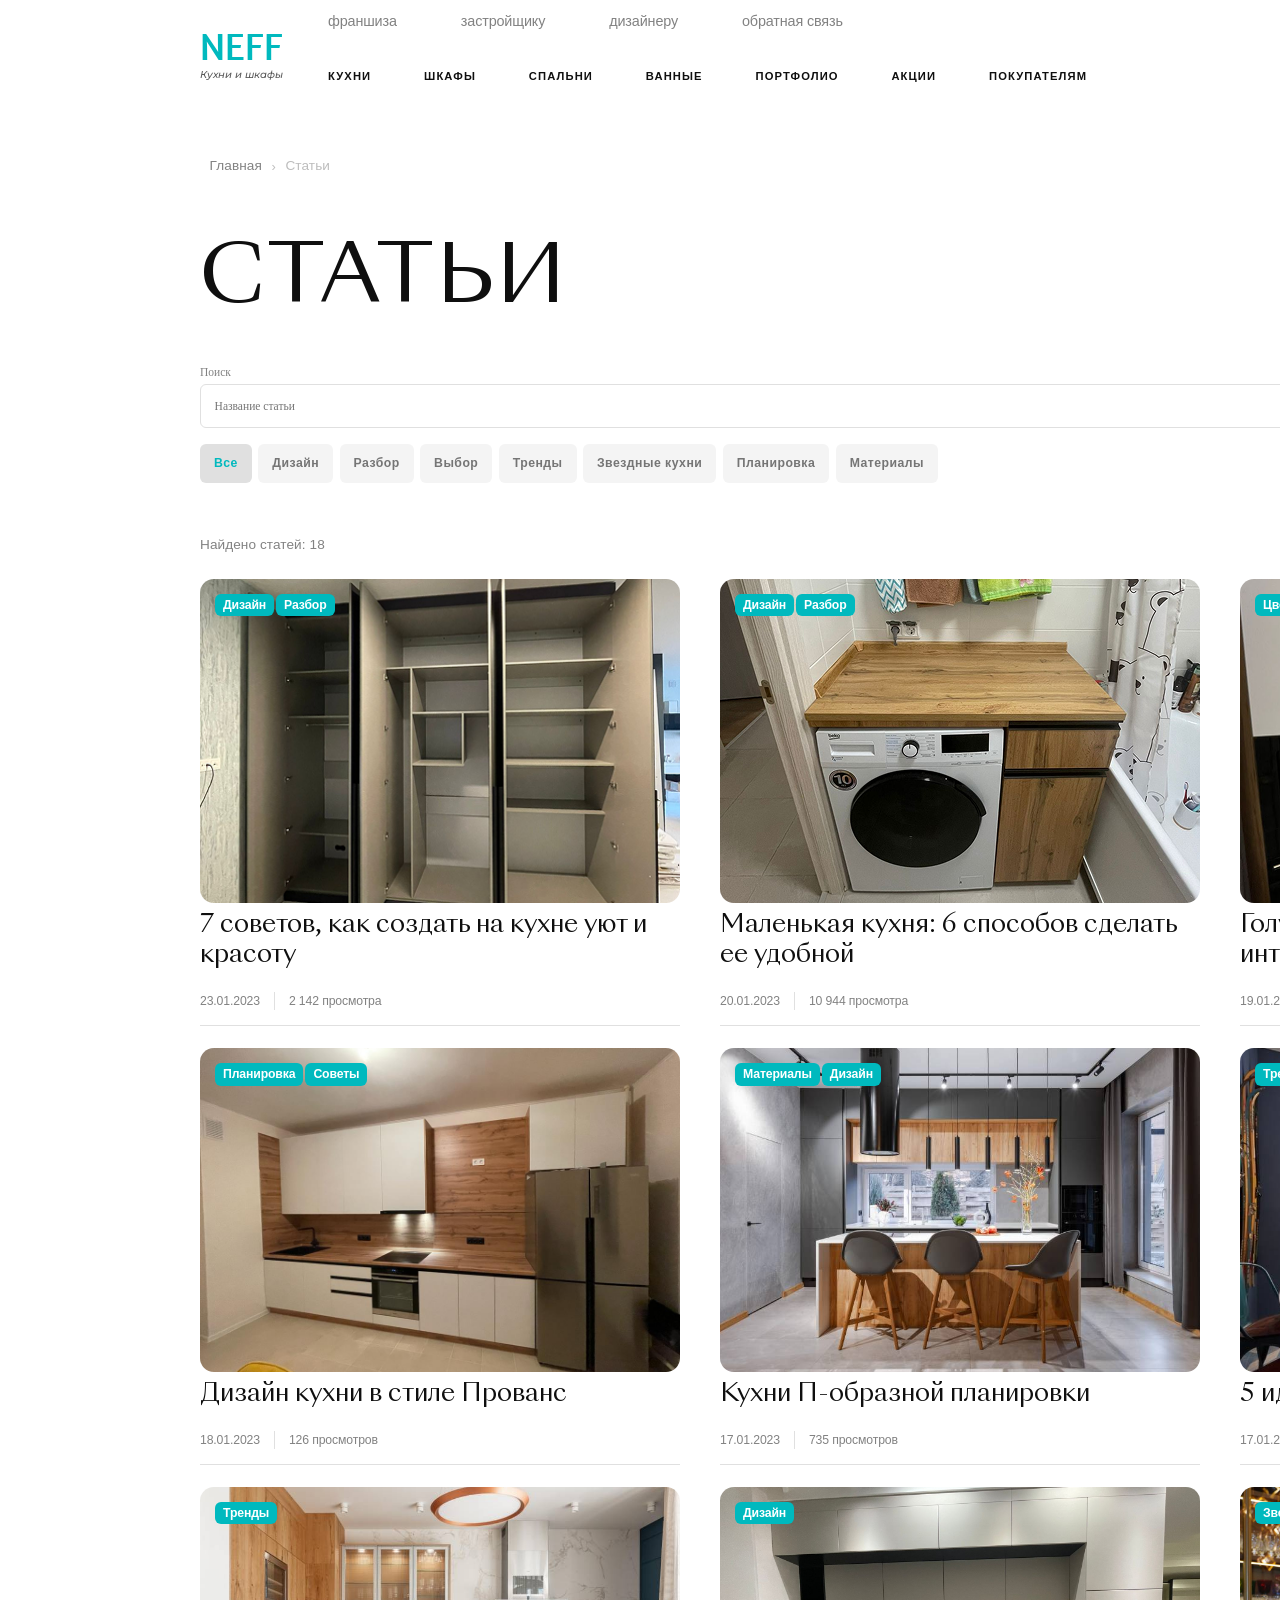
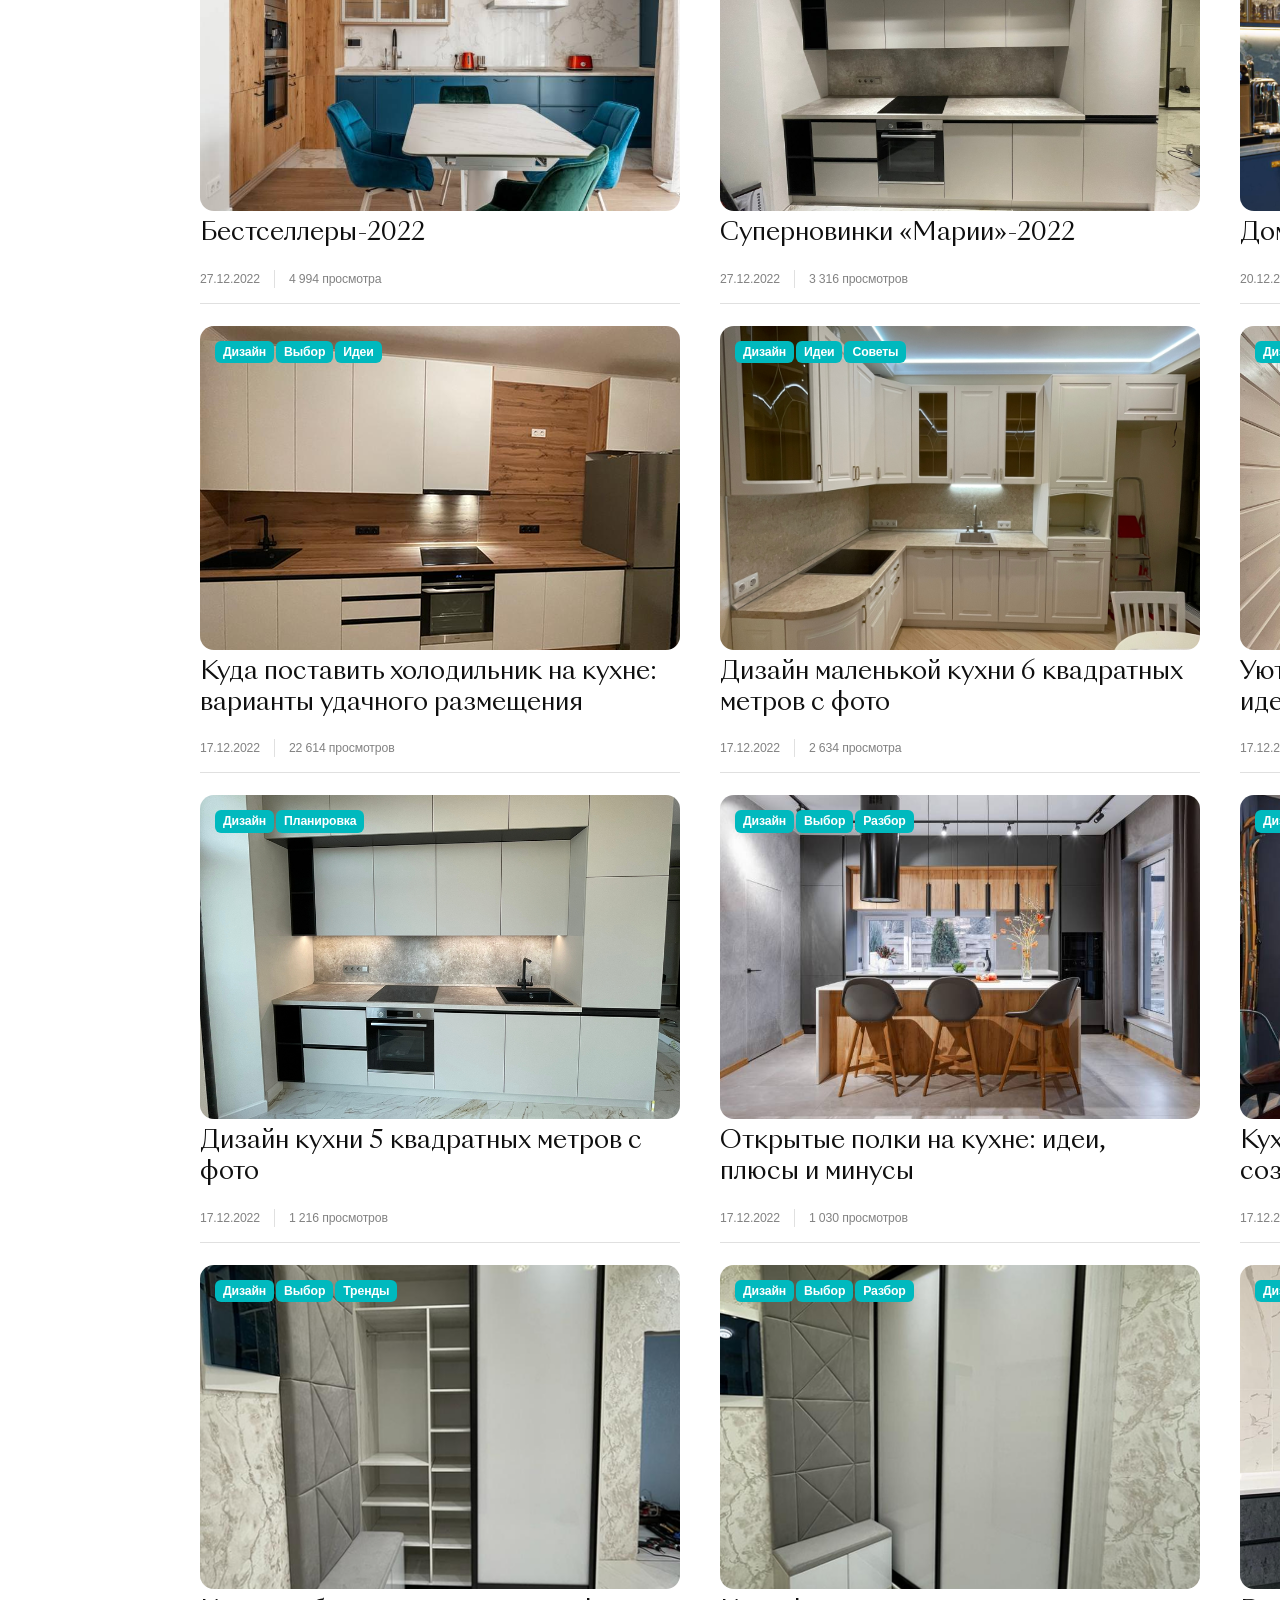
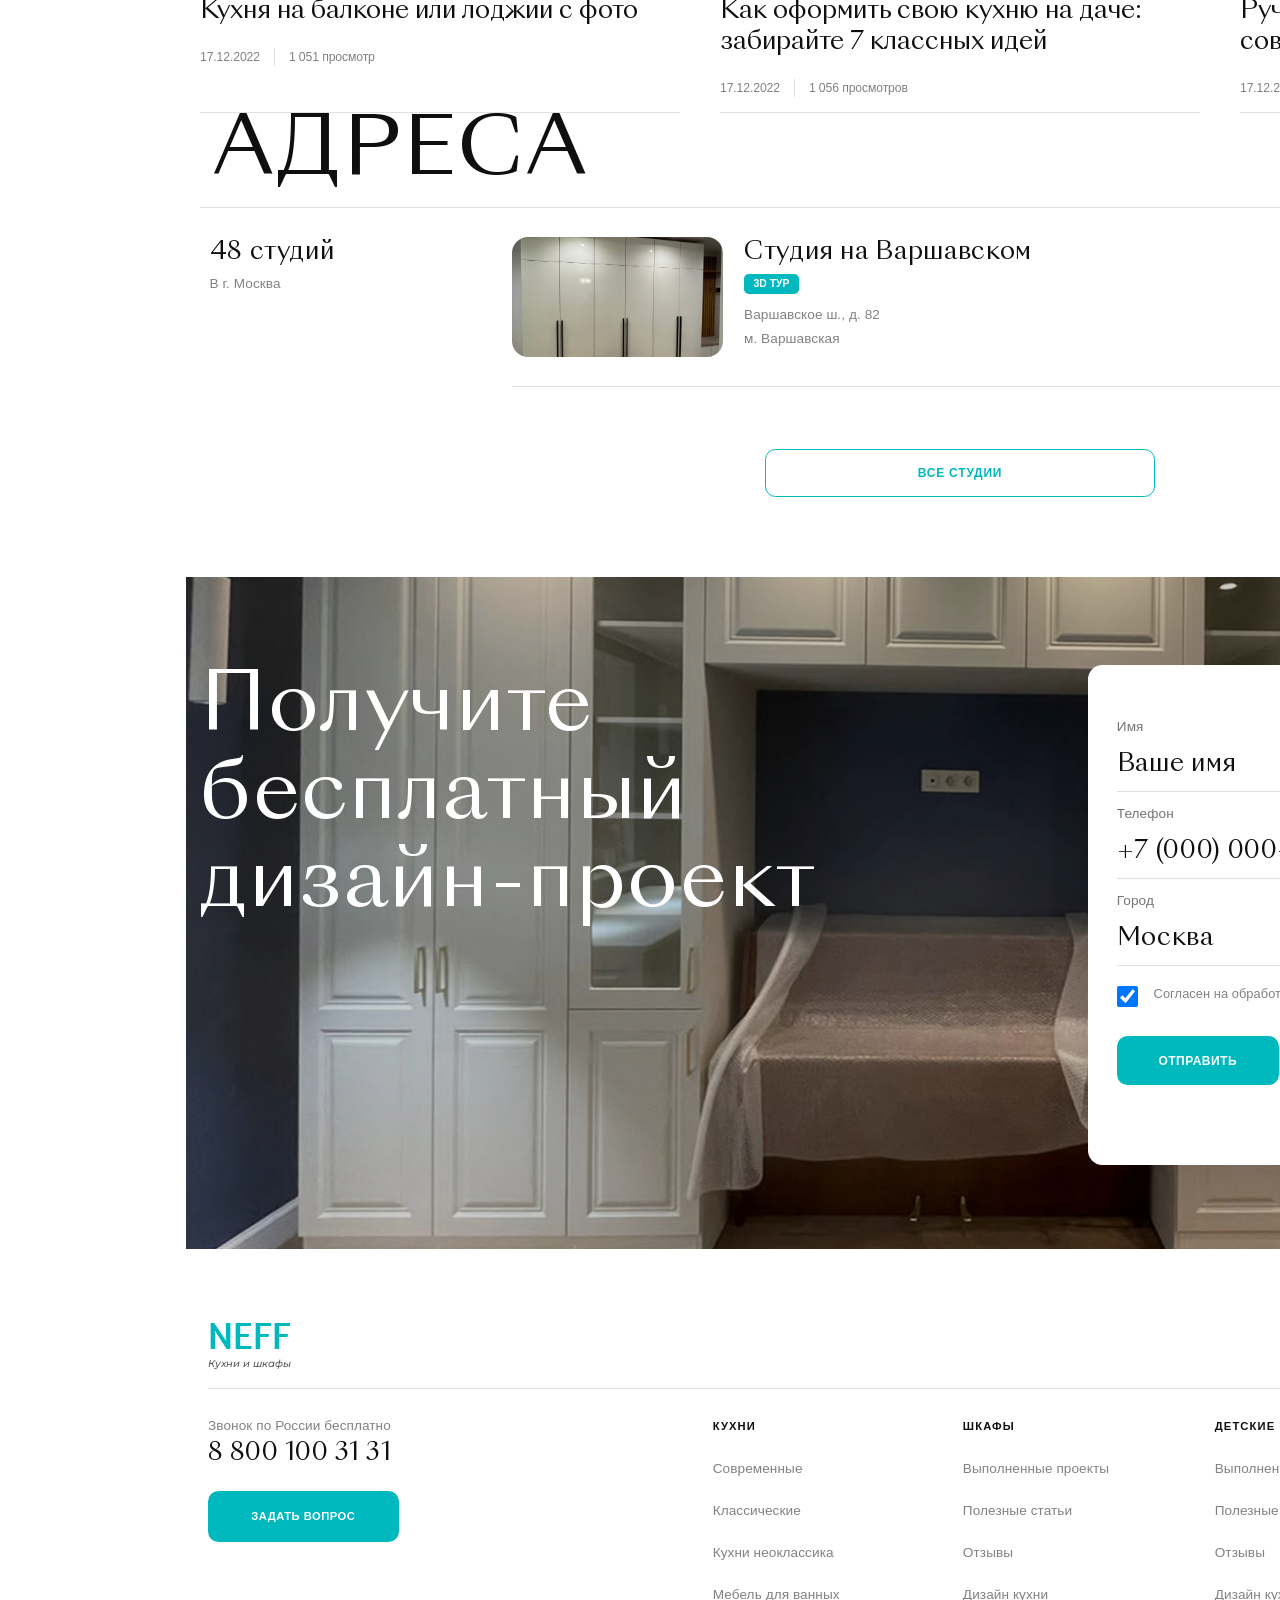
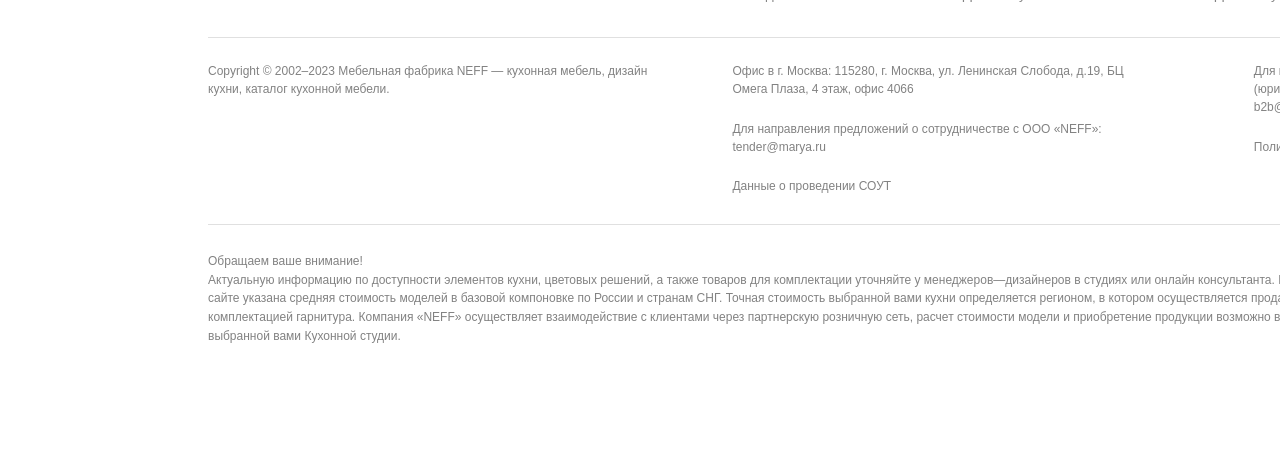
==== commit 6771cf9c: "feat: add interactive map" ====
--- a/articles.html
+++ b/articles.html
@@ -9,7 +9,6 @@
     <link href="https://fonts.googleapis.com/css2?family=Amaranth&family=Montserrat:ital,wght@1,500&display=swap" rel="stylesheet">
     <link rel="stylesheet" href="themes.css">
     <link rel="stylesheet" href="styles.css">  
-    <link rel="stylesheet" href="mobile.css">
     <link rel="stylesheet" href="animations.css">
     <link rel="stylesheet" href="articles.css">
     <link rel="stylesheet" href="articles-mobile.css">
@@ -33,19 +32,19 @@
 
             <nav class="header__nav desktop-only">
                 <div class="header__nav-top">
-                    <a href="#" class="font-nav-top">франшиза</a>
-                    <a href="#" class="font-nav-top">застройщику</a>
-                    <a href="#" class="font-nav-top">дизайнеру</a>
-                    <a href="#" class="font-nav-top">обратная связь</a>
+                    <a href="index.html#about" class="font-nav-top">франшиза</a>
+                    <a href="catalog.html#design-order" class="font-nav-top">застройщику</a>
+                    <a href="portfolio.html#portfolio-projects" class="font-nav-top">дизайнеру</a>
+                    <a href="index.html#get-design" class="font-nav-top">обратная связь</a>
                 </div>
                 <div class="header__nav-bottom">
                     <a href="catalog.html" class="font-nav-bottom">кухни</a>
-                    <a href="#" class="font-nav-bottom">шкафы</a>
-                    <a href="#" class="font-nav-bottom">спальни</a>
-                    <a href="#" class="font-nav-bottom">ванные</a>
+                    <a href="catalog.html?collection=wardrobes#catalog-products" class="font-nav-bottom">шкафы</a>
+                    <a href="catalog.html?collection=bedrooms#catalog-products" class="font-nav-bottom">спальни</a>
+                    <a href="catalog.html?collection=bathrooms#catalog-products" class="font-nav-bottom">ванные</a>
                     <a href="portfolio.html" class="font-nav-bottom">портфолио</a>
                     <a href="promos.html" class="font-nav-bottom">акции</a>
-                    <a href="#" class="font-nav-bottom">покупателям</a>
+                    <a href="index.html#process" class="font-nav-bottom">покупателям</a>
                 </div>
             </nav>
 
@@ -71,25 +70,36 @@
 
             <h1 class="font-heading-huge articles-page__title">Статьи</h1>
 
+            <div class="collection-tools articles-tools" aria-label="Поиск и сортировка статей">
+                <label class="collection-tools__search">
+                    <span>Поиск</span>
+                    <input id="articles-search" type="search" placeholder="Название статьи" autocomplete="off">
+                </label>
+                <label>
+                    <span>Сортировка</span>
+                    <select id="articles-sort">
+                        <option value="newest">Сначала новые</option>
+                        <option value="oldest">Сначала старые</option>
+                        <option value="views-desc">По популярности</option>
+                        <option value="title">По названию</option>
+                    </select>
+                </label>
+                <button class="collection-tools__reset" id="articles-reset" type="button">Сбросить</button>
+            </div>
+
             <nav class="articles-page__tabs" aria-label="Категории статей">
-                <a href="#" class="article-tab active">Красивые проекты</a>
-                <a href="#" class="article-tab">Звездные кухни</a>
-                <a href="#" class="article-tab">Дизайн</a>
-                <a href="#" class="article-tab">Выбор</a>
-
-                <a href="#" class="article-tab">Тренды</a>
-                <a href="#" class="article-tab">Разбор</a>
-                <a href="#" class="article-tab">Уход</a>
-                <a href="#" class="article-tab">Достижения</a>
-                <a href="#" class="article-tab">Кухни наших сотрудников</a>
-                <a href="#" class="article-tab">Мария в СМИ</a>
-                <a href="#" class="article-tab">Проект месяца</a>
-                <a href="#" class="article-tab">Дайджест</a>
-                <a href="#" class="article-tab">Выставки</a>
-                <a href="#" class="article-tab">Телепроекты</a>
+                <a href="articles.html#articles-list" class="article-tab active" data-article-tag="">Все</a>
+                <a href="articles.html?tag=дизайн#articles-list" class="article-tab" data-article-tag="дизайн">Дизайн</a>
+                <a href="articles.html?tag=разбор#articles-list" class="article-tab" data-article-tag="разбор">Разбор</a>
+                <a href="articles.html?tag=выбор#articles-list" class="article-tab" data-article-tag="выбор">Выбор</a>
+                <a href="articles.html?tag=тренды#articles-list" class="article-tab" data-article-tag="тренды">Тренды</a>
+                <a href="articles.html?tag=звездные-кухни#articles-list" class="article-tab" data-article-tag="звездные-кухни">Звездные кухни</a>
+                <a href="articles.html?tag=планировка#articles-list" class="article-tab" data-article-tag="планировка">Планировка</a>
+                <a href="articles.html?tag=материалы#articles-list" class="article-tab" data-article-tag="материалы">Материалы</a>
             </nav>
 
-            <section class="articles-page__grid" aria-label="Список статей" data-json="articles">
+            <p class="collection-results secondary-section-subtitle" id="articles-results" aria-live="polite"></p>
+            <section class="articles-page__grid" id="articles-list" aria-label="Список статей" data-json="articles">
                 <article class="article-page-card">
                     <div class="article-page-card__image">
                         <img src="./Assets/img/article-1.png" alt="Кухонный интерьер">
@@ -152,7 +162,7 @@
             </section>
 
         </div>
-        <section class="addresses-section articles-mobile-extra">
+        <section class="addresses-section articles-mobile-extra" id="addresses">
             <div class="container">
                 <div class="addresses-header">
                     <h2 class="font-heading-huge">АДРЕСА</h2>
@@ -202,7 +212,7 @@
             </div>
         </section>
 
-        <section class="design-order articles-mobile-extra">
+        <section class="design-order articles-mobile-extra" id="design-order">
             <div class="container design-order__container">
                 <div class="design-order__info">
                     <h2 class="font-heading-huge">Получите<br>бесплатный<br>дизайн-проект</h2>
@@ -243,7 +253,7 @@
         </section>
     </main>
 
-    <footer class="footer">
+    <footer class="footer" id="site-footer">
         <div class="container">
             
             <div class="footer__row footer__top">
@@ -252,8 +262,8 @@
                     <div class="font-logo-subtitle">Кухни и шкафы</div>
                 </div>
                 <div class="footer__socials">
-                    <a href="#" class="social-link"><img src="./Assets/icons/instagram.png" alt="Inst"></a>
-                    <a href="#" class="social-link"><img src="./Assets/icons/vk.png" alt="VK"></a>
+                    <a href="https://www.instagram.com/" class="social-link"><img src="./Assets/icons/instagram.png" alt="Inst"></a>
+                    <a href="https://vk.com/" class="social-link"><img src="./Assets/icons/vk.png" alt="VK"></a>
                 </div>
             </div>
 
@@ -267,31 +277,31 @@
                 <div class="footer__nav-cols">
                     <div class="footer__col" style="margin-right: 7.7rem;">
                         <h4 class="font-nav-bottom">КУХНИ</h4>
-                        <a href="#" class="secondary-section-subtitle">Современные</a>
-                        <a href="#" class="secondary-section-subtitle">Классические</a>
-                        <a href="#" class="secondary-section-subtitle">Кухни неоклассика</a>
-                        <a href="#" class="secondary-section-subtitle">Мебель для ванных</a>
+                        <a href="catalog.html?category=modern#catalog-products" class="secondary-section-subtitle">Современные</a>
+                        <a href="catalog.html?category=classic#catalog-products" class="secondary-section-subtitle">Классические</a>
+                        <a href="catalog.html?category=neoclassic#catalog-products" class="secondary-section-subtitle">Кухни неоклассика</a>
+                        <a href="catalog.html?collection=bathrooms#catalog-products" class="secondary-section-subtitle">Мебель для ванных</a>
                     </div>
                     <div class="footer__col" style="margin-right: 6.6rem; margin-bottom: 0.8rem;">
                         <h4 class="font-nav-bottom">ШКАФЫ</h4>
-                        <a href="#" class="secondary-section-subtitle">Выполненные проекты</a>
-                        <a href="#" class="secondary-section-subtitle">Полезные статьи</a>
-                        <a href="#" class="secondary-section-subtitle">Отзывы</a>
-                        <a href="#" class="secondary-section-subtitle">Дизайн кухни</a>
+                        <a href="portfolio.html#portfolio-projects" class="secondary-section-subtitle">Выполненные проекты</a>
+                        <a href="articles.html#articles-list" class="secondary-section-subtitle">Полезные статьи</a>
+                        <a href="reviews.html#reviews-list" class="secondary-section-subtitle">Отзывы</a>
+                        <a href="articles.html?tag=дизайн#articles-list" class="secondary-section-subtitle">Дизайн кухни</a>
                     </div>
                     <div class="footer__col" style="margin-right: 6.5rem;">
                         <h4 class="font-nav-bottom">ДЕТСКИЕ</h4>
-                        <a href="#" class="secondary-section-subtitle">Выполненные проекты</a>
-                        <a href="#" class="secondary-section-subtitle">Полезные статьи</a>
-                        <a href="#" class="secondary-section-subtitle">Отзывы</a>
-                        <a href="#" class="secondary-section-subtitle">Дизайн кухни</a>
+                        <a href="portfolio.html#portfolio-projects" class="secondary-section-subtitle">Выполненные проекты</a>
+                        <a href="articles.html#articles-list" class="secondary-section-subtitle">Полезные статьи</a>
+                        <a href="reviews.html#reviews-list" class="secondary-section-subtitle">Отзывы</a>
+                        <a href="articles.html?tag=дизайн#articles-list" class="secondary-section-subtitle">Дизайн кухни</a>
                     </div>
                     <div class="footer__col" style="margin-right: 7.3rem;">
                         <h4 class="font-nav-bottom">СПАЛЬНИ</h4>
-                        <a href="#" class="secondary-section-subtitle">Выполненные проекты</a>
-                        <a href="#" class="secondary-section-subtitle">Полезные статьи</a>
-                        <a href="#" class="secondary-section-subtitle">Отзывы</a>
-                        <a href="#" class="secondary-section-subtitle">Дизайн кухни</a>
+                        <a href="portfolio.html#portfolio-projects" class="secondary-section-subtitle">Выполненные проекты</a>
+                        <a href="articles.html#articles-list" class="secondary-section-subtitle">Полезные статьи</a>
+                        <a href="reviews.html#reviews-list" class="secondary-section-subtitle">Отзывы</a>
+                        <a href="articles.html?tag=дизайн#articles-list" class="secondary-section-subtitle">Дизайн кухни</a>
                     </div>
                 </div>
             </div>
--- a/styles.css
+++ b/styles.css
@@ -894,6 +894,124 @@
     transition: 0.3s;
 }
 
+.collection-tools {
+    display: grid;
+    grid-template-columns: minmax(15rem, 2fr) repeat(3, minmax(10rem, 1fr)) auto;
+    align-items: end;
+    gap: 0.75rem;
+    margin: 1.5rem 0 0.75rem;
+}
+
+.collection-tools label {
+    display: grid;
+    gap: 0.4rem;
+    min-width: 0;
+    color: var(--secondary-text);
+    font-size: 0.72rem;
+}
+
+.collection-tools input,
+.collection-tools select,
+.portfolio-filter-control input,
+.portfolio-filter-control select {
+    box-sizing: border-box;
+    width: 100%;
+    min-width: 0;
+    height: 2.75rem;
+    padding: 0 0.85rem;
+    border: 1px solid var(--border-color);
+    border-radius: 6px;
+    background: var(--card-bg);
+    color: var(--text-color);
+    font: inherit;
+}
+
+.collection-tools input:focus,
+.collection-tools select:focus,
+.portfolio-filter-control input:focus,
+.portfolio-filter-control select:focus {
+    border-color: var(--accent-color);
+    outline: 2px solid color-mix(in srgb, var(--accent-color) 22%, transparent);
+    outline-offset: 1px;
+}
+
+.collection-tools__reset {
+    min-height: 2.75rem;
+    padding: 0 1rem;
+    border: 1px solid var(--border-color);
+    border-radius: 6px;
+    background: transparent;
+    color: var(--text-color);
+    cursor: pointer;
+}
+
+.collection-tools__reset:hover {
+    border-color: var(--accent-color);
+    color: var(--accent-color);
+}
+
+.collection-results {
+    min-height: 1.5rem;
+    margin: 0 0 1.25rem;
+}
+
+.collection-empty {
+    grid-column: 1 / -1;
+    padding: 3rem 0;
+    text-align: center;
+}
+
+.articles-tools {
+    grid-template-columns: minmax(15rem, 1fr) minmax(12rem, 16rem) auto;
+    margin-bottom: 1rem;
+}
+
+@media (max-width: 1024px) {
+    .collection-tools,
+    .articles-tools {
+        grid-template-columns: repeat(2, minmax(0, 1fr));
+    }
+
+    .collection-tools__reset {
+        width: max-content;
+    }
+}
+
+@media (max-width: 767px) {
+    .collection-tools,
+    .articles-tools {
+        grid-template-columns: 1fr;
+        gap: 0.65rem;
+        margin-top: 1.25rem;
+    }
+
+    .collection-tools__reset {
+        width: 100%;
+    }
+}
+
+.site-notice {
+    position: fixed;
+    top: 1rem;
+    right: 1rem;
+    z-index: 120;
+    max-width: min(22rem, calc(100vw - 2rem));
+    padding: 0.9rem 1rem;
+    border-left: 4px solid var(--accent-color);
+    border-radius: 4px;
+    background: #171717;
+    color: #fff;
+    opacity: 0;
+    pointer-events: none;
+    transform: translateY(-0.5rem);
+    transition: 0.2s ease;
+}
+
+.site-notice.is-visible {
+    opacity: 1;
+    transform: translateY(0);
+}
+
 .btn-outline-cyan:hover {
     background: #00B9BE;
     color: #FFFFFF;
@@ -1758,6 +1876,74 @@
     margin-top: 3.2rem;
 }
 
+.addresses-map {
+    width: 100%;
+    margin-top: 2.5rem;
+}
+
+.addresses-map__header {
+    display: flex;
+    align-items: end;
+    justify-content: space-between;
+    gap: 1rem;
+    margin-bottom: 1rem;
+}
+
+.addresses-map__header .font-portfolio-desc {
+    margin-bottom: 0.35rem;
+}
+
+.addresses-map__route {
+    flex: 0 0 auto;
+    color: var(--accent-color);
+    font-family: "Segoe UI", sans-serif;
+    font-size: 0.85rem;
+    font-weight: 600;
+    text-decoration: none;
+}
+
+.addresses-map__route:hover {
+    text-decoration: underline;
+}
+
+.addresses-map__frame {
+    display: block;
+    width: 100%;
+    height: 31rem;
+    border: 0;
+    border-radius: 6px;
+    background: var(--section-bg);
+}
+
+.addresses-map + .addresses-footer {
+    margin-top: 2rem;
+}
+
+@media (max-width: 1024px) {
+    .addresses-map__frame {
+        height: 25rem;
+    }
+}
+
+@media (max-width: 767px) {
+    .addresses-map {
+        margin-top: 2rem;
+    }
+
+    .addresses-map__header {
+        align-items: flex-start;
+        flex-direction: column;
+    }
+
+    .addresses-map__frame {
+        height: 20rem;
+    }
+
+    .addresses-map + .addresses-footer {
+        margin-top: 1.5rem;
+    }
+}
+
 
 
 
